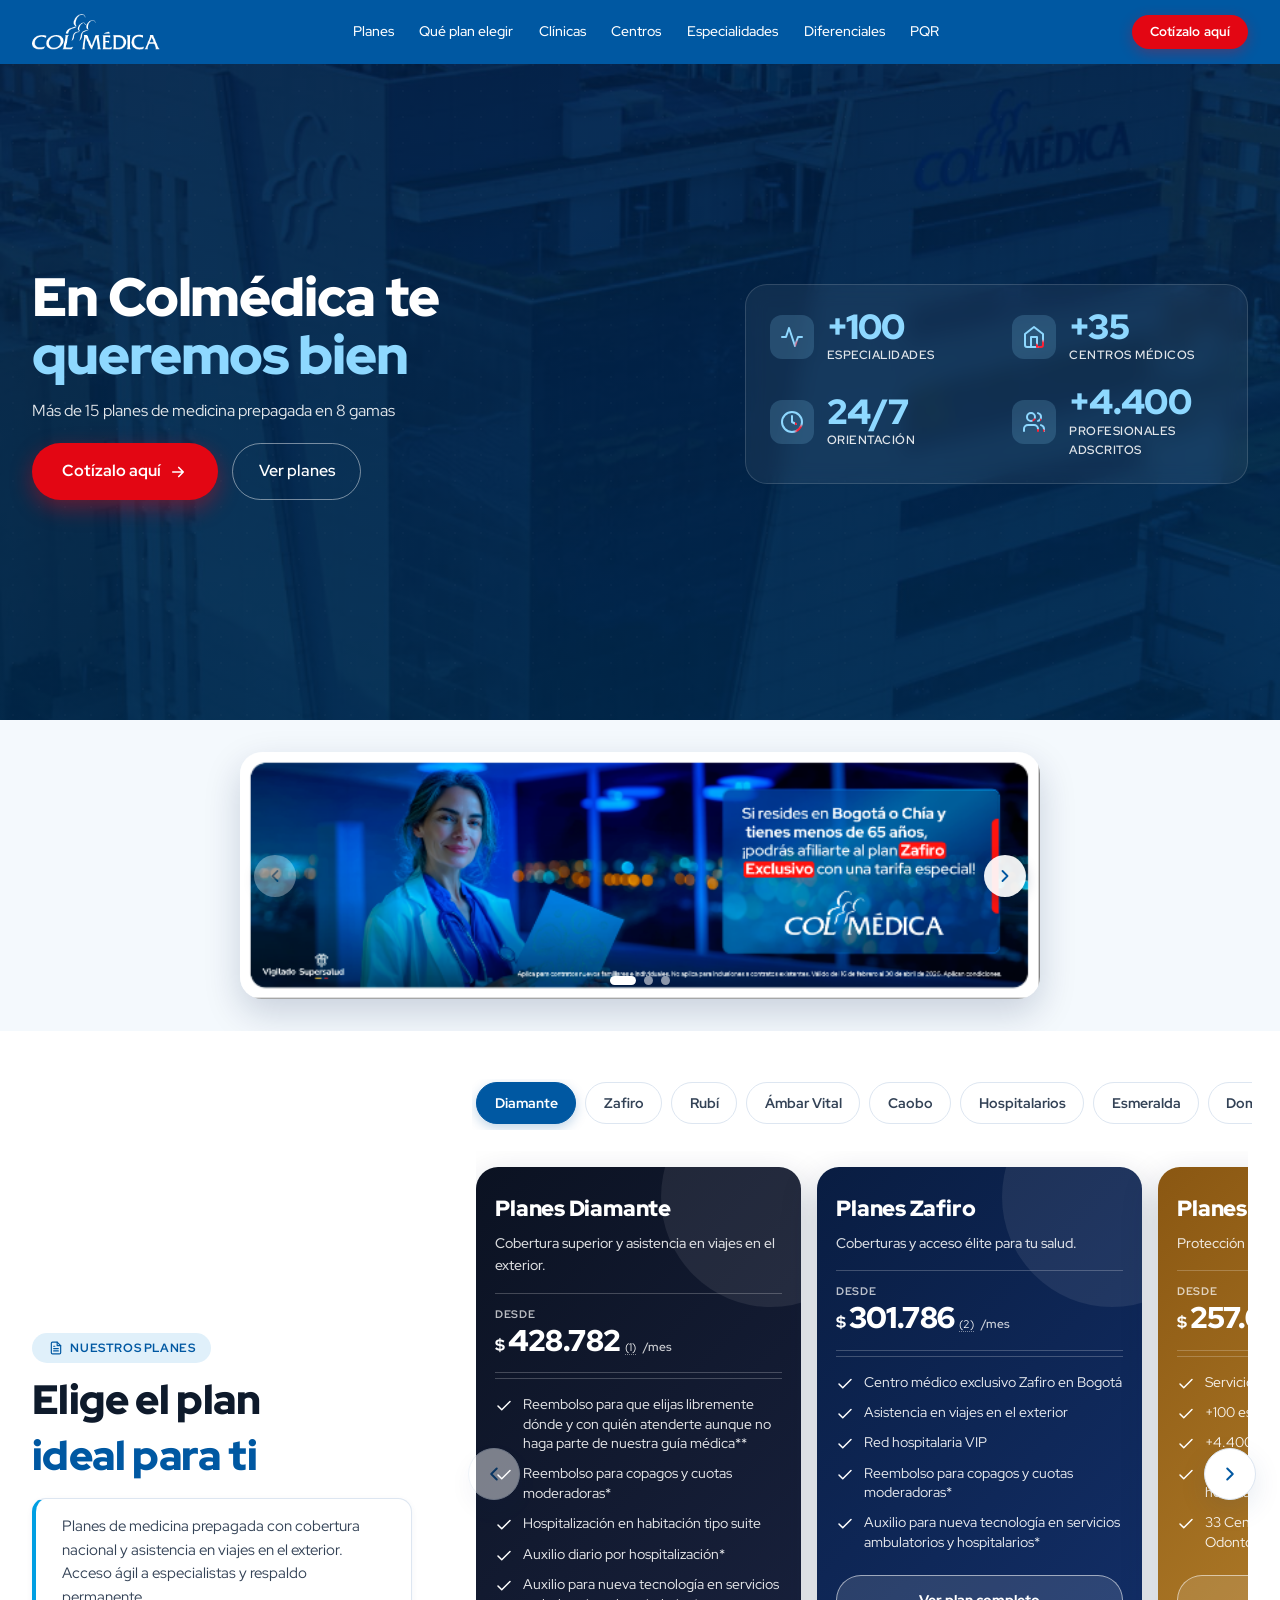
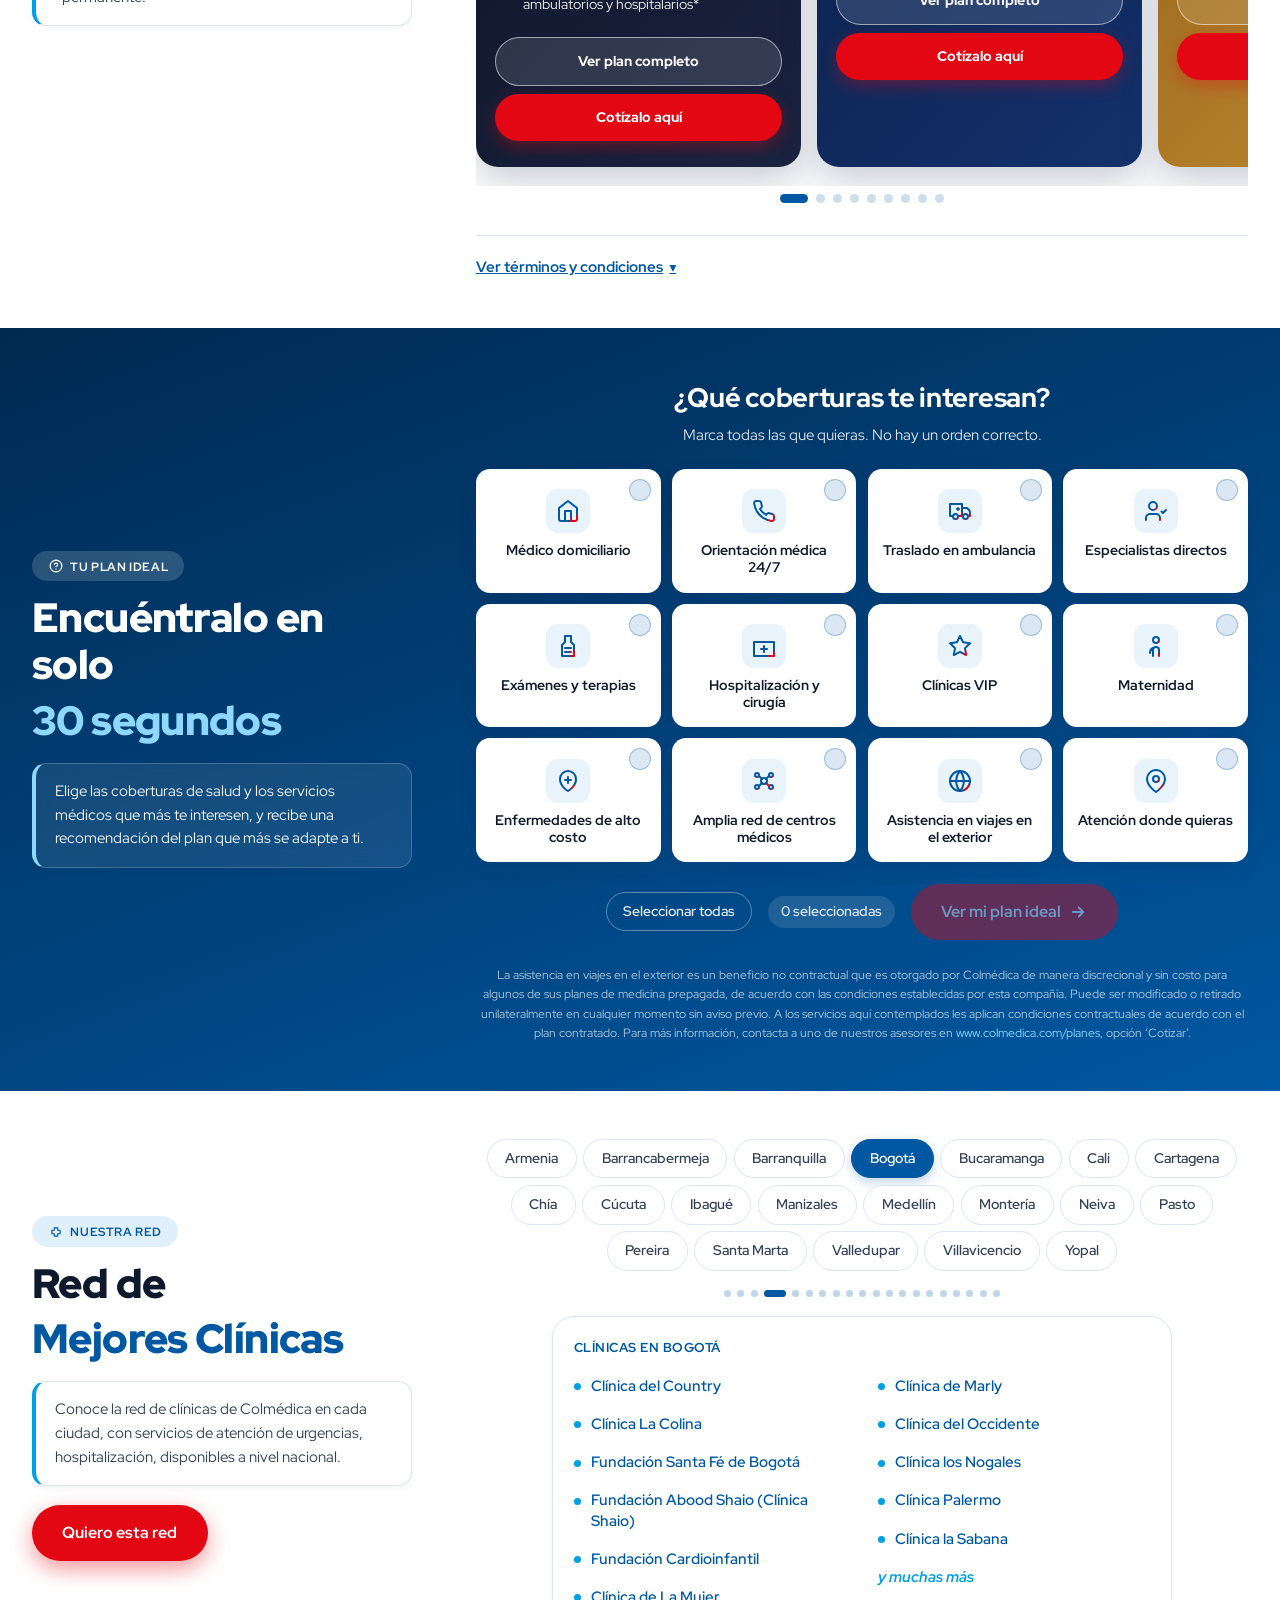
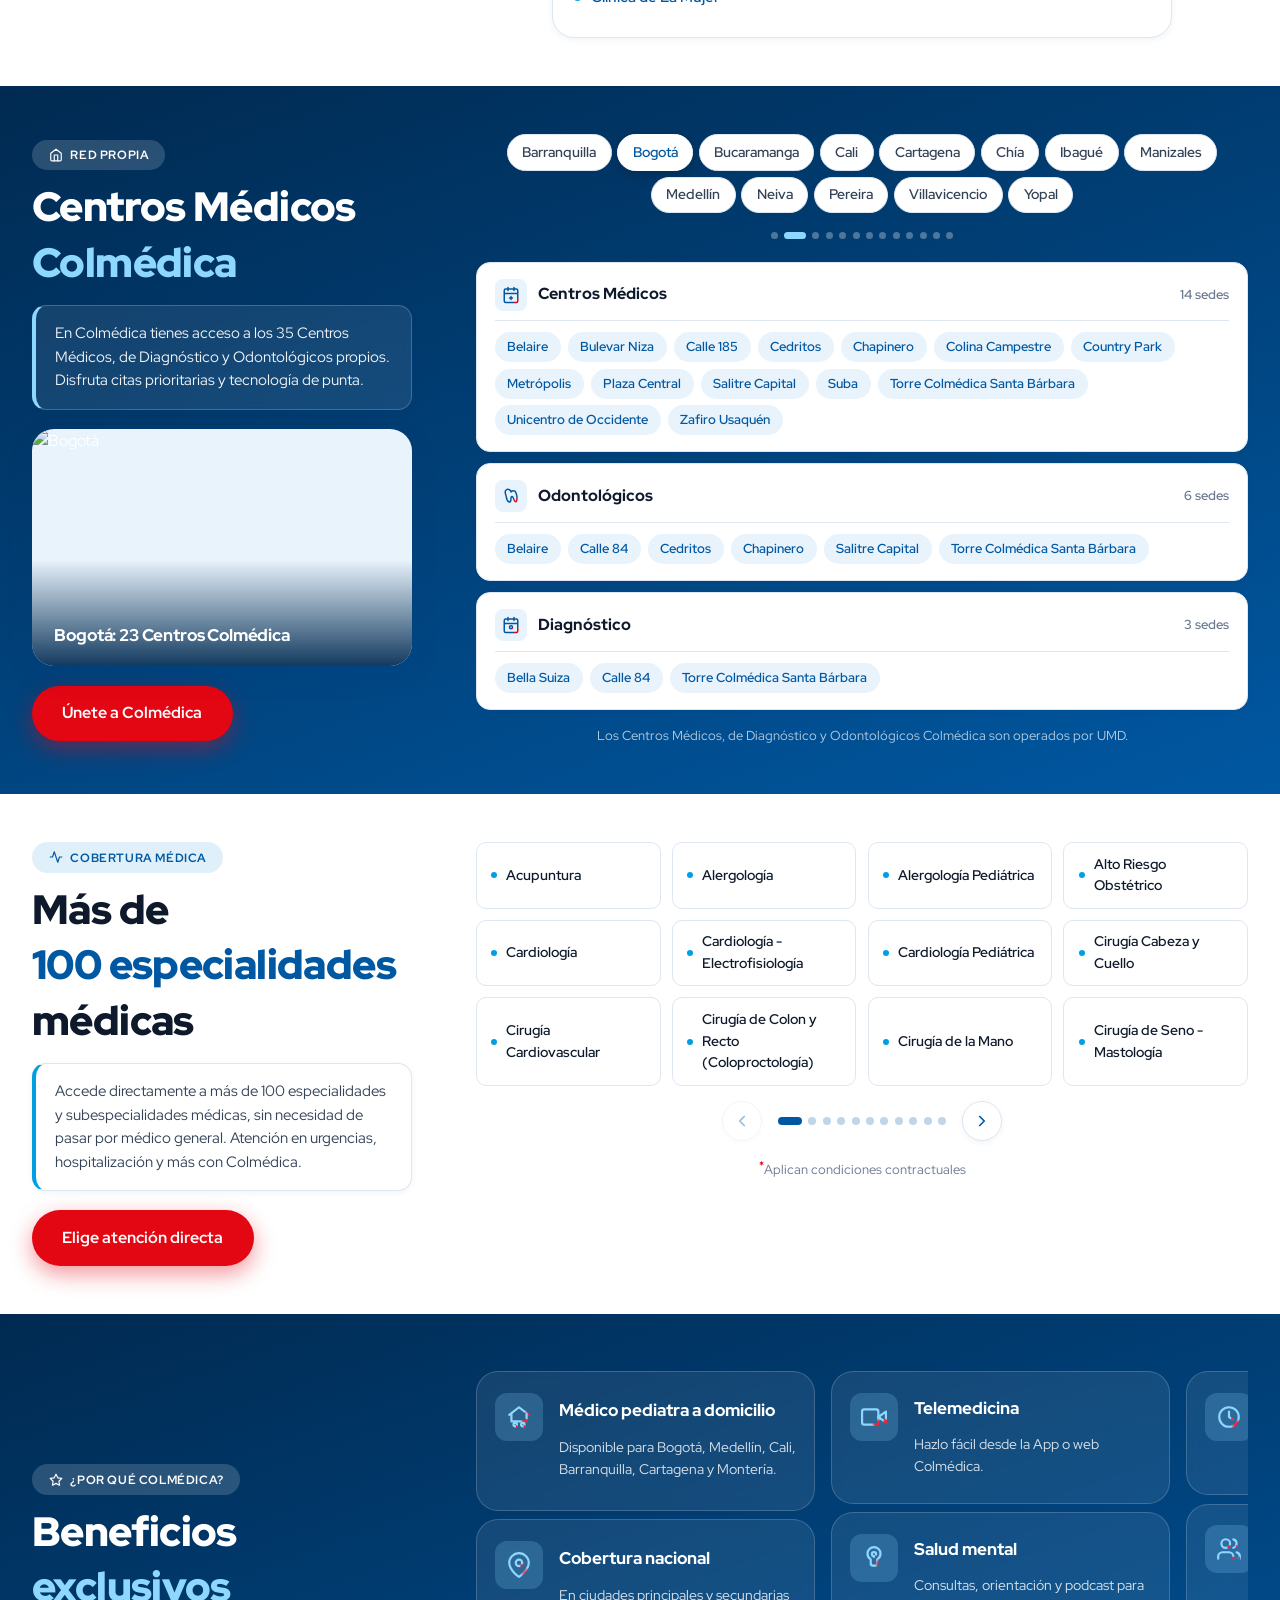
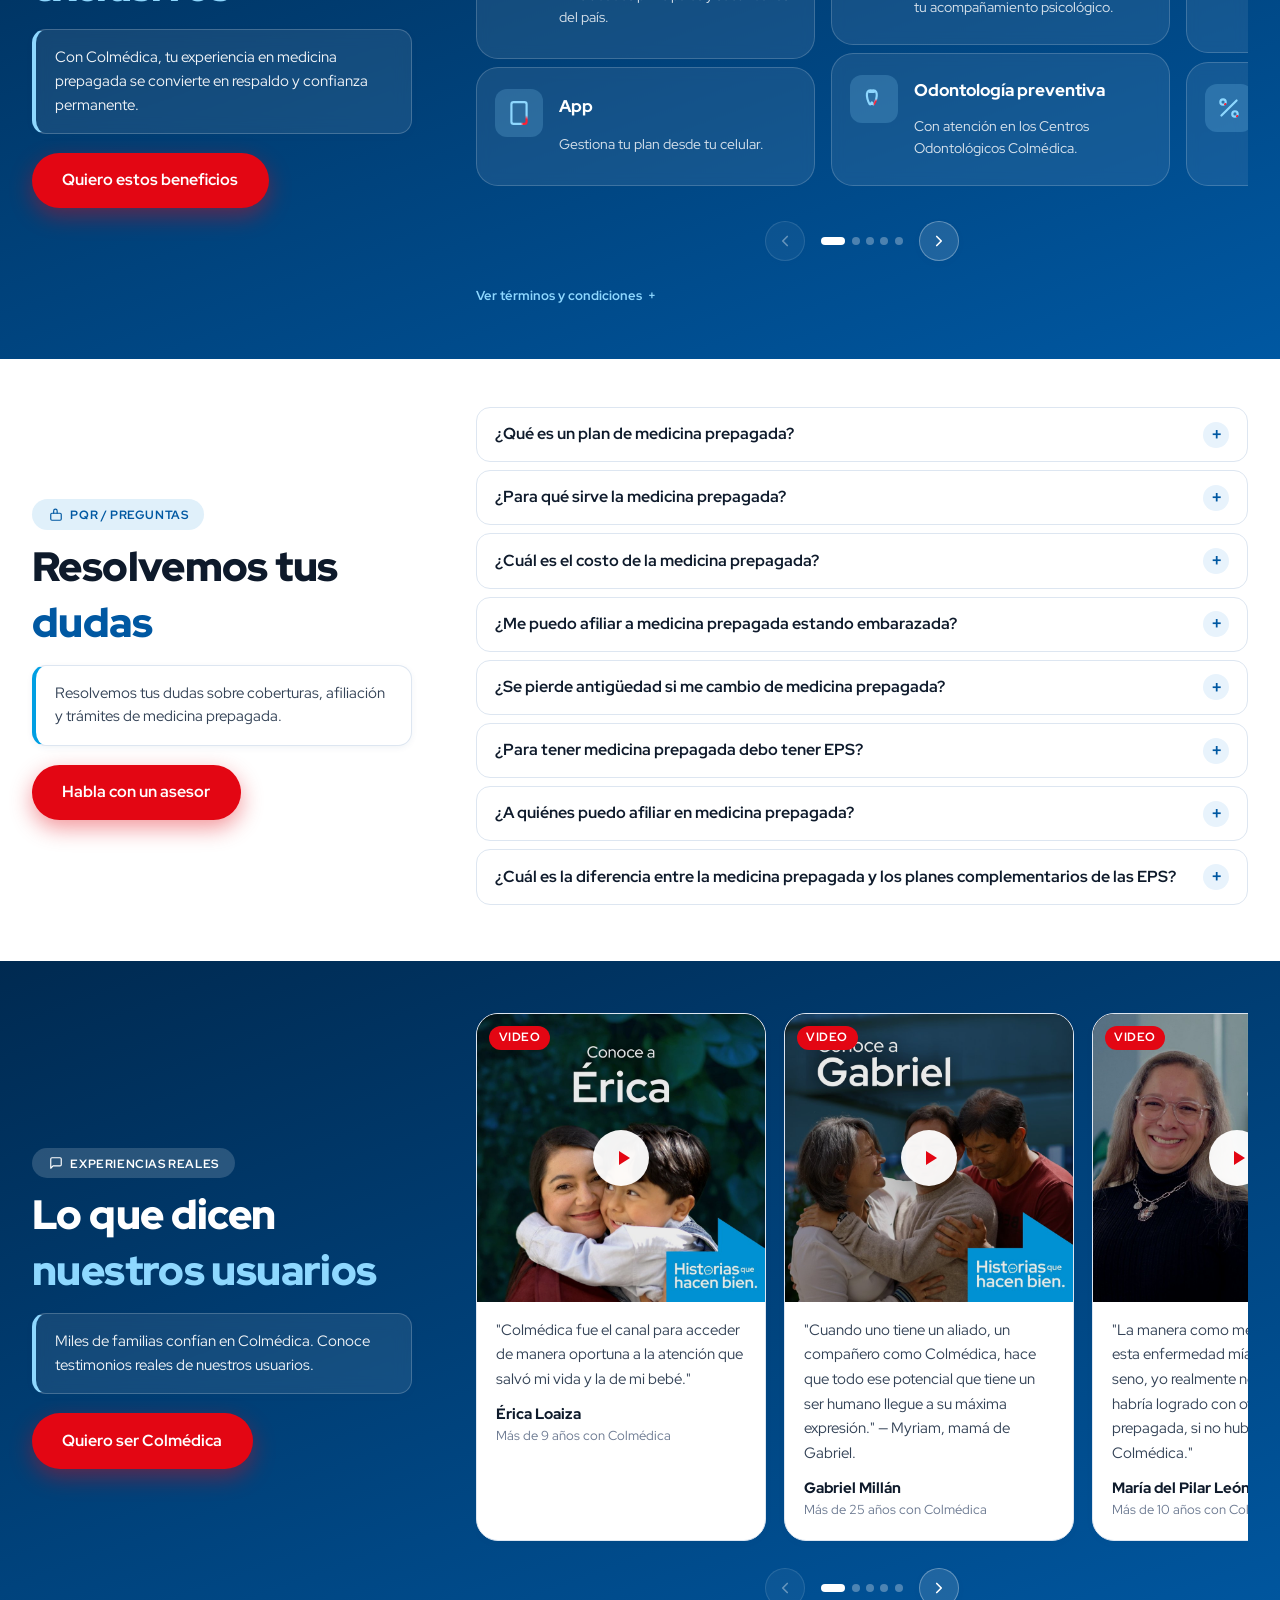
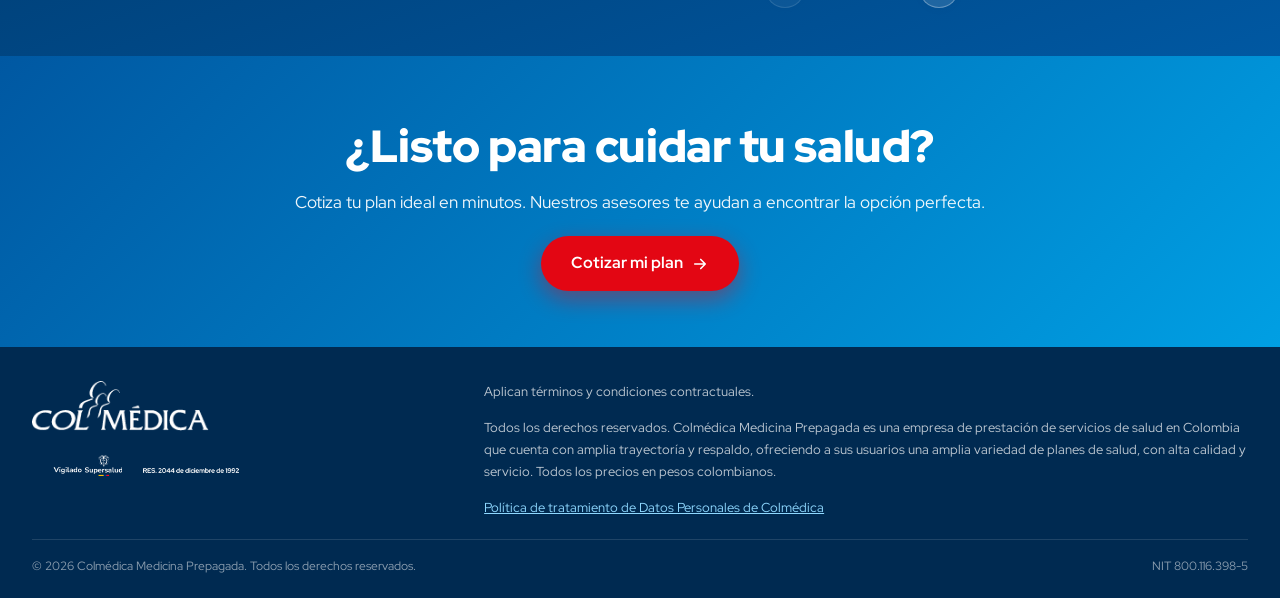
==== index.html @ d594bb61 "Ajustes finales Colmédica: unificar 'Asistencia en viajes en el exterior', CMC Rubí/Ámbar a 33, quit" ====
<!DOCTYPE html>
<html lang="es">
<head>
<meta charset="UTF-8" />
<meta name="viewport" content="width=device-width, initial-scale=1.0" />
<title>Planes Colmédica | Medicina Prepagada con Respaldo Nacional</title>
<meta name="description" content="Conoce los planes de medicina prepagada Colmédica: más de 15 planes en 8 gamas, acceso directo a +100 especialidades, +35 Centros Médicos propios, atención domiciliaria, cobertura nacional y asistencia en viajes en el exterior. Cotiza el plan ideal para ti y tu familia." />
<meta name="keywords" content="medicina prepagada, Colmédica, planes de salud, plan Diamante, plan Zafiro, plan Rubí, Esmeralda Ambulatorio, Domiciliario Superior, plan oncológico, especialistas, centros médicos, cobertura nacional, asistencia en viajes en el exterior, salud Colombia, cotizar medicina prepagada" />
<meta name="author" content="Colmédica Medicina Prepagada" />
<meta name="publisher" content="Colmédica Medicina Prepagada" />
<meta name="robots" content="index, follow, max-image-preview:large, max-snippet:-1, max-video-preview:-1" />
<meta name="googlebot" content="index, follow" />
<!-- Nota: canonical y og:url se generan automáticamente y son portables (ver script abajo).
     Opcional tras la migración: convertir og:image / twitter:image a URL ABSOLUTA del dominio
     final, ya que algunos validadores sociales no resuelven rutas relativas. -->
<meta name="theme-color" content="#0058A2" />
<meta name="color-scheme" content="light" />
<meta name="rating" content="general" />
<meta name="referrer" content="strict-origin-when-cross-origin" />

<!-- Favicons / iconos / PWA -->
<link rel="icon" href="favicon.ico" sizes="any" />
<link rel="icon" type="image/png" sizes="32x32" href="favicon-32.png" />
<link rel="icon" type="image/png" sizes="16x16" href="favicon-16.png" />
<link rel="apple-touch-icon" sizes="180x180" href="apple-touch-icon.png" />
<link rel="manifest" href="site.webmanifest" />
<meta name="application-name" content="Colmédica" />
<meta name="apple-mobile-web-app-title" content="Colmédica" />
<meta name="apple-mobile-web-app-capable" content="yes" />
<meta name="apple-mobile-web-app-status-bar-style" content="default" />
<meta name="mobile-web-app-capable" content="yes" />
<meta name="msapplication-TileColor" content="#0058A2" />

<!-- Precarga del fondo del hero (mejora LCP) -->
<link rel="preload" as="image" href="hero-bg.jpg" fetchpriority="high" />

<!-- Canonical + og:url autorreferenciados: portables, se resuelven al dominio donde se aloje la página (sin query ni hash) -->
<script>
  (function () {
    var url = location.origin + location.pathname;
    var link = document.createElement('link');
    link.rel = 'canonical'; link.href = url;
    document.head.appendChild(link);
    var og = document.createElement('meta');
    og.setAttribute('property', 'og:url'); og.setAttribute('content', url);
    document.head.appendChild(og);
  })();
</script>

<!-- Idioma / Geo (Colombia) -->
<meta http-equiv="content-language" content="es-CO" />
<meta name="geo.region" content="CO" />
<meta name="geo.placename" content="Colombia" />
<meta name="language" content="Spanish" />

<!-- Open Graph (Facebook · LinkedIn · WhatsApp) -->
<meta property="og:type" content="website" />
<meta property="og:site_name" content="Colmédica Medicina Prepagada" />
<meta property="og:title" content="Planes Colmédica | Medicina Prepagada con Respaldo Nacional" />
<meta property="og:description" content="Más de 15 planes en 8 gamas, acceso directo a +100 especialidades, +35 Centros Médicos propios, cobertura nacional y asistencia en viajes en el exterior. Encuentra tu plan ideal en 30 segundos." />
<meta property="og:image" content="og-image.jpg" />
<meta property="og:image:type" content="image/jpeg" />
<meta property="og:image:width" content="1200" />
<meta property="og:image:height" content="630" />
<meta property="og:image:alt" content="Colmédica — Medicina prepagada con respaldo nacional" />
<meta property="og:locale" content="es_CO" />

<!-- Twitter / X Cards -->
<meta name="twitter:card" content="summary_large_image" />
<meta name="twitter:title" content="Planes Colmédica | Medicina Prepagada con Respaldo Nacional" />
<meta name="twitter:description" content="Más de 15 planes en 8 gamas, +100 especialidades de acceso directo, +35 Centros Médicos propios, cobertura nacional y asistencia en viajes en el exterior." />
<meta name="twitter:image" content="og-image.jpg" />
<meta name="twitter:image:alt" content="Colmédica — Medicina prepagada con respaldo nacional" />

<!-- Red Hat Display (manual de marca) -->
<link rel="preconnect" href="https://fonts.googleapis.com">
<link rel="preconnect" href="https://fonts.gstatic.com" crossorigin>
<link href="https://fonts.googleapis.com/css2?family=Red+Hat+Display:wght@400;500;700;900&display=swap" rel="stylesheet">

<style>
  /* ============================================================
     TOKENS — Manual de Marca Colmédica 2024
     ============================================================ */
  :root {
    --blue-serenidad: #0058A2;   /* Azul Serenidad — 45% uso */
    --blue-vital:     #009FE3;   /* Azul Vital     — 45% uso */
    --red-bienestar:  #E30613;   /* Rojo Bienestar — 10% uso */

    --blue-dark:  #003e73;
    --blue-900:   #002a51;
    --blue-soft:  #e8f3fc;
    --blue-bg:    #f4f9fd;

    --ink:        #0e1a2b;
    --ink-2:      #334256;
    --muted:      #6a7890;
    --line:       #dde6f1;
    --white:      #ffffff;

    --radius:     14px;
    --radius-lg:  22px;
    --shadow-sm:  0 2px 6px rgba(0, 60, 120, 0.06);
    --shadow-md:  0 10px 28px rgba(0, 60, 120, 0.10);
    --shadow-lg:  0 20px 50px rgba(0, 40, 90, 0.18);
    --ease:       cubic-bezier(.22, .61, .36, 1);
  }

  /* ============================================================
     BASE
     ============================================================ */
  * {
    box-sizing: border-box; margin: 0; padding: 0;
    -webkit-tap-highlight-color: transparent; /* quita flash negro al tocar en móvil */
  }
  html {
    scroll-behavior: smooth;
    scroll-padding-top: 56px;
    overflow-x: hidden;     /* evita revelar "campo blanco" al arrastrar lateralmente */
  }
  body {
    font-family: 'Red Hat Display', system-ui, -apple-system, sans-serif;
    color: var(--ink);
    background: var(--white);
    line-height: 1.55;
    -webkit-font-smoothing: antialiased;
    text-rendering: optimizeLegibility;
    overflow-x: hidden;     /* idem en body */
    overscroll-behavior-x: none;
  }
  img, svg { display: block; max-width: 100%; }
  a { color: inherit; text-decoration: none; }
  button { font: inherit; border: none; background: none; cursor: pointer; color: inherit; }

  /* ============================================================
     ICONOS DUOTONO (azul + rojo de marca)
     Aplicamos el gradiente sobre el stroke de los iconos principales,
     así cada icono se ve mayoritariamente azul con un toque rojo,
     respetando el manual de marca Colmédica.
     ============================================================ */
  /* Fondos claros (centros boxes, quiz cards) */
  .centros-box-icon svg,
  .centros-box-icon svg *,
  .qz-multi-icon svg,
  .qz-multi-icon svg * {
    stroke: url(#icoGradLight);
  }
  /* Fondos oscuros (hero stats, beneficios) */
  .hero-stat-icon svg,
  .hero-stat-icon svg *,
  .dif-icon svg,
  .dif-icon svg * {
    stroke: url(#icoGradDark);
  }
  /* Cuando una quiz card está seleccionada el fondo del icon es azul oscuro,
     así que invertimos el gradiente al de fondo oscuro para que se vea */
  .qz-multi-card.is-selected .qz-multi-icon svg,
  .qz-multi-card.is-selected .qz-multi-icon svg * {
    stroke: url(#icoGradDark);
  }

  /* Grid container — ancho fijo máximo 1440px para toda la página
     (header, hero, secciones, footer). Buen balance en pantallas
     grandes y normales. */
  .wrap { width: min(1440px, 95vw); margin-inline: auto; }

  /* ============================================================
     DRAG-TO-SCROLL — cursor de mano + arrastre en los carruseles
     ============================================================ */
  .planes-carousel,
  .dif-grid,
  .test-grid,
  .esp-grid.is-desktop-carousel,
  .esp-grid.is-mobile-carousel {
    cursor: grab;
    user-select: none;
    -webkit-user-select: none;
    /* El swipe horizontal no se propaga al body (evita el bounce/blanco lateral en mobile) */
    overscroll-behavior-x: contain;
  }
  .planes-carousel.is-grabbing,
  .dif-grid.is-grabbing,
  .test-grid.is-grabbing,
  .esp-grid.is-grabbing {
    cursor: grabbing;
    scroll-behavior: auto;   /* desactivar smooth durante el drag */
  }
  /* Mientras se arrastra, evitar que los enlaces/botones internos capturen el click */
  .is-grabbing a,
  .is-grabbing button,
  .is-grabbing .test-card,
  .is-grabbing .plan-card { pointer-events: none; }

  /* ============================================================
     PROGRESS BAR (solid, no transparency issues)
     ============================================================ */
  #scroll-progress {
    position: fixed; top: 0; left: 0;
    height: 3px; width: 0%;
    background: linear-gradient(90deg, var(--blue-serenidad), var(--blue-vital));
    z-index: 1100; transition: width .08s linear;
    box-shadow: 0 0 8px rgba(0, 88, 162, .35);
  }

  /* ============================================================
     HEADER
     ============================================================ */
  header.site-header {
    position: fixed; top: 0; left: 0; right: 0; z-index: 1000;
    background: var(--blue-serenidad);
    transition: background .3s var(--ease), box-shadow .3s var(--ease), padding .25s var(--ease);
  }
  header.site-header.scrolled { box-shadow: 0 4px 18px rgba(0, 40, 90, .18); }
  .header-inner {
    display: flex; align-items: center; justify-content: space-between;
    padding: 14px 0;   /* header un poco más alto */
  }
  .logo-link { display: inline-flex; align-items: center; }
  .logo-link svg,
  .logo-link .brand-logo { height: 36px; width: auto; display: block; }   /* logo más grande */
  /* CTA del header oculto hasta que el usuario hace scroll fuera del hero */
  header.site-header:not(.scrolled) .btn-header-cta {
    opacity: 0;
    pointer-events: none;
    transform: translateY(-4px);
    transition: opacity .25s var(--ease), transform .25s var(--ease);
  }
  header.site-header.scrolled .btn-header-cta {
    opacity: 1;
    pointer-events: auto;
    transform: translateY(0);
    transition: opacity .25s var(--ease), transform .25s var(--ease);
  }
  .header-actions {
    display: flex; align-items: center; gap: .65rem;
  }

  nav.main-nav { display: flex; gap: 1.4rem; align-items: center; }
  nav.main-nav a {
    color: #fff; font-weight: 500; font-size: .85rem;
    padding: .25rem .1rem; position: relative; transition: opacity .2s;
  }
  nav.main-nav a:hover { opacity: .78; }
  nav.main-nav a::after {
    content:''; position: absolute; left: 0; right: 0; bottom: -4px;
    height: 2px; background: #fff; transform: scaleX(0);
    transform-origin: left; transition: transform .28s var(--ease);
  }
  nav.main-nav a:hover::after { transform: scaleX(1); }

  .btn-header-cta {
    background: var(--red-bienestar); color: #fff;
    padding: .45rem 1.1rem; border-radius: 50px; font-weight: 700;
    font-size: .82rem; letter-spacing: .2px;
    box-shadow: 0 4px 14px rgba(227, 6, 19, .3);
    transition: transform .2s var(--ease), box-shadow .2s var(--ease);
  }
  .btn-header-cta:hover { transform: translateY(-2px); box-shadow: 0 6px 20px rgba(227, 6, 19, .4); }

  /* Hamburger */
  .hamburger { display: none; width: 30px; height: 22px; position: relative; }
  .hamburger span {
    display: block; position: absolute; left: 0; right: 0;
    height: 3px; background: #fff; border-radius: 2px;
    transition: transform .25s var(--ease), top .25s var(--ease), opacity .2s;
  }
  .hamburger span:nth-child(1) { top: 0; }
  .hamburger span:nth-child(2) { top: 9px; }
  .hamburger span:nth-child(3) { top: 18px; }
  .hamburger.open span:nth-child(1) { top: 9px; transform: rotate(45deg); }
  .hamburger.open span:nth-child(2) { opacity: 0; }
  .hamburger.open span:nth-child(3) { top: 9px; transform: rotate(-45deg); }

  .mobile-menu {
    position: fixed; inset: 66px 0 0 0; z-index: 999;
    background: var(--blue-serenidad); padding: 1.6rem 6vw;
    transform: translateY(-120%);
    transition: transform .32s var(--ease),
                visibility 0s linear .32s,
                opacity .25s linear;
    display: flex; flex-direction: column; gap: 1.1rem;
    /* Ocultamos también con visibility + opacity + pointer-events para que
       aunque el transform falle por algún caso raro (aspect ratios cortos,
       redondeo en algunos navegadores) el menú quede 100% oculto. */
    visibility: hidden;
    opacity: 0;
    pointer-events: none;
  }
  .mobile-menu.open {
    transform: translateY(0);
    visibility: visible;
    opacity: 1;
    pointer-events: auto;
    transition: transform .32s var(--ease),
                visibility 0s linear 0s,
                opacity .25s linear;
  }
  .mobile-menu a {
    color: #fff; font-size: 1.1rem; font-weight: 600;
    padding: .7rem 0; border-bottom: 1px solid rgba(255,255,255,.14);
  }
  .mobile-menu .btn-header-cta { display: inline-block; text-align: center; margin-top: .8rem; }

  /* ============================================================
     HERO
     ============================================================ */
  /* Hero usa el mismo .wrap que el resto: max 1440px centrado */
  .hero .wrap.hero-wrap {
    /* hereda width: min(1440px, 95vw) y margin-inline: auto del .wrap base */
    padding-inline: 0;
  }
  .hero {
    position: relative; color: #fff; overflow: hidden;
    /* Hero al ~80% del viewport para que el banner promo asome debajo */
    min-height: min(80vh, 720px);
    min-height: min(80svh, 720px);
    display: flex; align-items: center;
    padding: 110px 0 50px;
    /* Foto de fondo + overlay azul oscuro encima */
    background:
      linear-gradient(180deg, rgba(0,30,70,.78) 0%, rgba(0,42,81,.82) 100%),
      url('hero-bg.jpg') center / cover no-repeat;
  }
  .hero::before {
    content:''; position: absolute; inset:0;
    background-image:
      radial-gradient(circle, rgba(255,255,255,.05) 1px, transparent 1px);
    background-size: 26px 26px; opacity:.4;
    pointer-events: none;
  }
  /* Badge promocional arriba del hero */
  .hero-promo {
    position: relative;
    display: inline-flex; align-items: center; gap: .55rem;
    background: rgba(255, 255, 255, .12);
    border: 1px solid rgba(255, 255, 255, .25);
    backdrop-filter: blur(8px);
    padding: .5rem 1rem; border-radius: 50px;
    color: #fff; font-size: .82rem; line-height: 1.3;
    margin-bottom: 1.4rem;
    transition: background .25s, transform .25s;
  }
  .hero-promo:hover {
    background: rgba(255, 255, 255, .2);
    transform: translateY(-1px);
  }
  .hero-promo svg { width: 18px; height: 18px; color: #8ed8ff; flex-shrink: 0; }
  .hero-promo strong { color: #8ed8ff; font-weight: 800; }

  .hero-grid {
    position: relative; display: grid; grid-template-columns: 1.15fr .85fr;
    align-items: center; gap: 2.5rem;
  }
  .hero-copy { max-width: 560px; }

  .hero h1 {
    font-weight: 900; font-size: clamp(2rem, 4.6vw, 3.4rem);
    line-height: 1.08; letter-spacing: -.02em; margin-bottom: 1rem;
  }
  .hero h1 em { font-style: normal; color: #8ed8ff; }
  .hero-sub {
    font-size: 1.02rem; line-height: 1.5; max-width: 500px;
    color: rgba(255,255,255,.9); margin-bottom: 1.6rem;
  }
  .hero-ctas { display: flex; gap: .9rem; flex-wrap: wrap; }
  .btn-primary {
    background: var(--red-bienestar); color: #fff;
    padding: .95rem 1.9rem; border-radius: 50px; font-weight: 700;
    font-size: 1rem; display: inline-flex; align-items: center; gap: .5rem;
    box-shadow: 0 8px 22px rgba(227, 6, 19, .42);
    transition: transform .25s var(--ease), box-shadow .25s var(--ease);
  }
  .btn-primary:hover { transform: translateY(-3px); box-shadow: 0 12px 30px rgba(227, 6, 19, .52); }
  .btn-ghost {
    background: transparent; color: #fff;
    padding: .95rem 1.6rem; border-radius: 50px; font-weight: 600;
    border: 1.5px solid rgba(255,255,255,.45);
    transition: background .2s, border-color .2s;
  }
  .btn-ghost:hover { background: rgba(255,255,255,.14); border-color: #fff; }

  /* ── Stats grid (2×2 siempre) ── */
  .hero-stats {
    display: grid;
    grid-template-columns: repeat(2, 1fr);
    gap: 1.2rem 2rem;
    padding: 1.5rem;
    background: rgba(255, 255, 255, .06);
    border: 1px solid rgba(255, 255, 255, .14);
    border-radius: var(--radius-lg);
    backdrop-filter: blur(10px);
  }
  .hero-stat {
    display: flex; flex-direction: row; align-items: center;
    gap: .8rem;
  }
  .hero-stat-icon {
    width: 44px; height: 44px; border-radius: 12px;
    background: rgba(141, 216, 255, .18);
    color: #8ed8ff;
    display: inline-flex; align-items: center; justify-content: center;
    flex-shrink: 0;
  }
  .hero-stat-icon svg { width: 24px; height: 24px; }
  .hero-stat-text { display: flex; flex-direction: column; gap: .1rem; }
  .hero-stat-num {
    font-size: clamp(1.6rem, 3vw, 2.2rem);
    font-weight: 900;
    color: #8ed8ff;           /* Azul Vital claro — NO amarillo */
    line-height: 1;
    letter-spacing: -.02em;
  }
  .hero-stat-label {
    font-size: .78rem;
    font-weight: 600;
    color: rgba(255, 255, 255, .88);
    text-transform: uppercase;
    letter-spacing: .5px;
  }

  /* ── Pill "Centros Médicos" en header ── */
  .brand-group { display: flex; align-items: center; gap: .7rem; }
  .header-pill {
    display: inline-flex; align-items: center; gap: .4rem;
    background: #fff; color: var(--blue-serenidad);
    padding: .3rem .7rem; border-radius: 10px;
    font-size: .66rem; font-weight: 700;
    line-height: 1.1; letter-spacing: .2px;
    text-transform: uppercase;
    box-shadow: 0 3px 8px rgba(0, 0, 0, .12);
    transition: transform .2s var(--ease);
  }
  .header-pill:hover { transform: translateY(-1px); }
  .header-pill svg { width: 14px; height: 14px; flex-shrink: 0; }
  .header-pill span { white-space: nowrap; }
  @media (max-width: 380px) {
    .header-pill span br { display: none; }
    .header-pill span { font-size: .6rem; }
  }

  /* ============================================================
     SECTION — generic
     ============================================================ */
  section.block {
    padding: 90px 0; position: relative; scroll-margin-top: 80px;
    /* min-height fluido: 100vh hasta 900px, así en pantallas grandes
       no queda exceso de aire vertical */
    min-height: min(100vh, 900px);
    display: flex; flex-direction: column; justify-content: center;
  }
  /* Bandas alternadas: blanco vs azul oscuro */
  section.block.band-soft { background: #ffffff; }
  section.block.band-blue {
    background: linear-gradient(160deg, var(--blue-900) 0%, var(--blue-serenidad) 100%);
    color: #fff;
  }
  /* Banda azul medium — más contraste que --blue-bg sin llegar al azul oscuro */
  section.block.band-blue-medium {
    background: linear-gradient(180deg, #cfe5f7 0%, #b9d8f1 100%);
  }
  section.block:not(.band-soft):not(.band-blue):not(.band-blue-medium) { background: var(--blue-bg); }
  section.block.band-blue .section-tag { background: rgba(255,255,255,.16); color: #fff; }
  section.block.band-blue .section-title { color: #fff; }
  section.block.band-blue .section-title em { color: #8ed8ff; }
  section.block.band-blue .section-sub { color: rgba(255,255,255,.9); }

  /* Section Header */
  .section-header { text-align: center; max-width: 720px; margin: 0 auto 2.4rem; }
  .section-tag {
    display: inline-block; background: #e0f0fa; color: var(--blue-serenidad);
    padding: .35rem 1rem; border-radius: 50px;
    font-size: .78rem; font-weight: 700; letter-spacing: .6px;
    text-transform: uppercase; margin-bottom: .9rem;
  }
  .section-title {
    font-size: clamp(1.7rem, 3.4vw, 2.55rem); font-weight: 900;
    color: var(--ink); line-height: 1.15; letter-spacing: -.015em;
    display: inline-flex; align-items: center; justify-content: center;
    gap: .55rem; flex-wrap: wrap;
  }
  /* Icono dentro del .section-tag (al inicio, lado izquierdo) */
  .section-tag {
    display: inline-flex; align-items: center;
    gap: .4rem;
  }
  .section-tag-icon {
    display: inline-flex; align-items: center; justify-content: center;
    width: 16px; height: 16px;
    color: currentColor;
    flex-shrink: 0;
  }
  .section-tag-icon svg { width: 14px; height: 14px; }
  .section-title em { font-style: normal; color: var(--blue-serenidad); }
  .section-sub {
    font-size: 1.02rem; color: var(--ink-2);
    margin-top: .8rem; line-height: 1.6;
  }

  /* SEO Card — texto corto (sin icono) */
  .seo-card {
    background: #fff; border: 1px solid var(--line);
    border-left: 4px solid var(--blue-vital);
    border-radius: var(--radius); padding: 1.1rem 1.3rem;
    max-width: 780px; margin: 0 auto 2rem;
    box-shadow: var(--shadow-sm);
  }
  .seo-card svg { display: none; }
  .seo-card p { color: var(--ink-2); font-size: .95rem; line-height: 1.55; }
  section.block.band-blue .seo-card {
    background: rgba(255,255,255,.08); border-color: rgba(255,255,255,.2);
    border-left-color: #8ed8ff; backdrop-filter: blur(8px);
  }
  section.block.band-blue .seo-card p { color: rgba(255,255,255,.94); }
  section.block.band-blue .seo-card svg { color: #8ed8ff; }

  /* Section CTA block — per PPT: botón en cada sección en lugar de flotante */
  .section-cta {
    display: flex; justify-content: center; margin-top: 2.5rem;
  }

  /* ============================================================
     PLANES — CARRUSEL: 3 planes visibles + peek del siguiente
     Colores sólidos por plan (tomados del HTML de producción):
       · Diamante    → dark charcoal/navy
       · Zafiro      → navy blue
       · Rubí        → gold
       · Esmeralda   → periwinkle blue (Livianos)
       · Domiciliario→ periwinkle light (Livianos)
       · Oncológico  → rojo bienestar (brand)
     ============================================================ */

  /* Carrusel de NOMBRES (pills) — encima del carrusel de cards */
  .planes-pills-wrap {
    position: relative;
    margin-bottom: .9rem;
  }
  .planes-pills {
    display: flex;
    gap: .55rem;
    overflow-x: auto;
    scroll-behavior: smooth;
    -webkit-overflow-scrolling: touch;
    scrollbar-width: none;
    -ms-overflow-style: none;
    padding: .2rem .25rem .35rem;
    margin-inline: -.25rem;
  }
  .planes-pills::-webkit-scrollbar { display: none; }
  .plan-pill {
    flex-shrink: 0;
    padding: .55rem 1.1rem;
    border-radius: 50px;
    font-size: .9rem; font-weight: 700;
    background: #fff;
    color: var(--ink-2);
    border: 1.5px solid var(--line);
    transition: all .22s var(--ease);
    white-space: nowrap;
    cursor: pointer;
  }
  .plan-pill:hover {
    border-color: var(--blue-vital);
    color: var(--blue-serenidad);
  }
  .plan-pill.active {
    background: var(--blue-serenidad);
    color: #fff;
    border-color: var(--blue-serenidad);
    box-shadow: 0 4px 12px rgba(0, 88, 162, .25);
  }
  /* En band-blue (Plan ideal usa band-blue, pero Planes usa band-soft — esto es por si acaso) */
  section.band-blue .plan-pill {
    background: rgba(255,255,255,.1);
    color: rgba(255,255,255,.9);
    border-color: rgba(255,255,255,.25);
  }
  section.band-blue .plan-pill.active {
    background: #fff;
    color: var(--blue-serenidad);
    border-color: #fff;
  }

  .planes-carousel-wrap {
    position: relative;
    padding: 1rem 0 .5rem;
  }
  .planes-carousel {
    display: flex;
    gap: 1rem;
    overflow-x: auto;
    scroll-snap-type: x mandatory;
    scroll-behavior: smooth;
    -webkit-overflow-scrolling: touch;
    padding: 1.5rem .5rem 2rem;
    scrollbar-width: none;
    -ms-overflow-style: none;
  }
  .planes-carousel::-webkit-scrollbar { display: none; }

  /* (fade derecho removido — las flechas y dots cumplen la función) */

  /* Card — width calculado para que entren 3 + peek ~70px */
  .plan-card {
    flex: 0 0 calc((100% - 90px - 1rem) / 2);
    min-width: 0;
    scroll-snap-align: start;
    color: #fff;
    background: var(--plan-bg, linear-gradient(135deg, #0b1222, #1a2340));
    border-radius: var(--radius-lg);
    padding: 1.6rem 1.2rem;
    position: relative;
    overflow: hidden;
    box-shadow: 0 14px 36px rgba(0, 30, 70, .22);
    transition: transform .28s var(--ease), box-shadow .28s var(--ease);
  }
  .plan-card:hover {
    transform: translateY(-6px);
    box-shadow: 0 22px 48px rgba(0, 30, 70, .32);
  }
  /* Brillo decorativo en esquina */
  .plan-card::before {
    content:''; position: absolute;
    top: -80px; right: -80px;
    width: 220px; height: 220px;
    border-radius: 50%;
    background: rgba(255, 255, 255, .08);
    pointer-events: none;
  }

  /* ── Colores sólidos por plan (producción) ── */
  .plan-card[data-gama="diamante"] {
    --plan-bg: linear-gradient(135deg, #0b1222 0%, #1a2340 100%);
    --plan-btn-text: #0b1222;
  }
  .plan-card[data-gama="zafiro"] {
    --plan-bg: linear-gradient(135deg, #091d42 0%, #14316c 100%);
    --plan-btn-text: #091d42;
  }
  .plan-card[data-gama="rubi"] {
    --plan-bg: linear-gradient(135deg, #8a5712 0%, #c18d34 100%);
    --plan-btn-text: #8a5712;
  }
  .plan-card[data-gama="esmeralda"] {
    --plan-bg: linear-gradient(135deg, #1a4fa8 0%, #3b72d6 100%);
    --plan-btn-text: #1a4fa8;
  }
  .plan-card[data-gama="domiciliario"] {
    --plan-bg: linear-gradient(135deg, #2856bb 0%, #5e85e8 100%);
    --plan-btn-text: #2856bb;
  }
  .plan-card[data-gama="oncologico"] {
    --plan-bg: linear-gradient(135deg, #1f4a9e 0%, #4570c5 100%);
    --plan-btn-text: #1f4a9e;
  }
  /* Planes Medios — gradientes azules medios */
  .plan-card[data-gama="hospitalarios"] {
    --plan-bg: linear-gradient(135deg, #5a8bd0 0%, #84a6e0 100%);
    --plan-btn-text: #2856bb;
  }
  .plan-card[data-gama="caobo"] {
    --plan-bg: linear-gradient(135deg, #4a7bc8 0%, #6a96d8 100%);
    --plan-btn-text: #1f4a9e;
  }
  .plan-card[data-gama="ambar"] {
    --plan-bg: linear-gradient(135deg, #6c8be0 0%, #8ca6e8 100%);
    --plan-btn-text: #2856bb;
  }


  /* Texto siempre blanco sobre el color sólido */
  .plan-gama {
    font-size: 1.35rem; font-weight: 900;
    color: #fff; letter-spacing: -.01em;
    margin-bottom: .4rem; position: relative; z-index: 1;
  }
  .plan-tagline {
    font-size: .9rem; font-weight: 500;
    color: rgba(255, 255, 255, .85);
    margin-bottom: 1rem; position: relative; z-index: 1;
  }
  .plan-price {
    position: relative; z-index: 1;
    padding: .75rem 0 .9rem;
    margin-bottom: .3rem;
    border-top: 1px solid rgba(255, 255, 255, .22);
    border-bottom: 1px solid rgba(255, 255, 255, .22);
  }
  .plan-price-from {
    display: block;
    font-size: .7rem; font-weight: 700;
    color: rgba(255, 255, 255, .72);
    text-transform: uppercase; letter-spacing: .6px;
    margin-bottom: .1rem;
  }
  .plan-price-amount {
    display: flex; align-items: baseline; gap: .15rem;
    color: #fff;
  }
  .plan-price-currency { font-size: 1.05rem; font-weight: 800; }
  .plan-price-value {
    font-size: 1.9rem; font-weight: 900;
    line-height: 1; letter-spacing: -.02em;
  }
  .plan-price-period {
    font-size: .78rem; font-weight: 600;
    color: rgba(255, 255, 255, .78);
    margin-left: .25rem;
  }
  /* Superíndice (1)-(9) en los precios, link a T&C */
  .plan-price-ref {
    font-size: .68rem;
    margin-left: .15rem;
    vertical-align: super;
    line-height: 1;
  }
  .plan-price-ref a {
    color: inherit;
    text-decoration: none;
    border-bottom: 1px dotted rgba(255,255,255,.45);
    transition: border-color .2s, color .2s;
  }
  .plan-price-ref a:hover {
    color: #8ed8ff;
    border-bottom-color: #8ed8ff;
  }
  .plan-features {
    list-style: none; display: flex; flex-direction: column;
    gap: .65rem; margin-bottom: 1.4rem;
    padding-top: 1rem;
    border-top: 1px solid rgba(255, 255, 255, .22);
    position: relative; z-index: 1;
  }
  .plan-features li {
    display: flex; gap: .6rem; align-items: flex-start;
    font-size: .88rem; color: rgba(255, 255, 255, .92);
    line-height: 1.4;
  }
  .plan-features li svg {
    width: 18px; height: 18px;
    color: #fff;
    flex-shrink: 0; margin-top: 2px;
  }
  .plan-actions {
    display: flex; flex-direction: column; gap: .5rem;
    position: relative; z-index: 1;
  }
  .btn-plan-detail,
  .btn-plan-cotizar {
    width: 100%;
    padding: .78rem 1rem; border-radius: 50px; font-weight: 800;
    font-size: .9rem;
    display: inline-flex; align-items: center; justify-content: center; gap: .4rem;
    transition: transform .2s var(--ease), box-shadow .2s var(--ease), filter .2s, background .2s;
    text-decoration: none;
    cursor: pointer;
  }
  .btn-plan-detail {
    background: rgba(255, 255, 255, .12);
    color: #fff;
    border: 1.5px solid rgba(255, 255, 255, .55);
  }
  .btn-plan-detail:hover {
    background: rgba(255, 255, 255, .22);
    border-color: #fff;
    transform: translateY(-2px);
  }
  .btn-plan-cotizar {
    background: var(--red-bienestar);
    color: #fff;
    border: none;
    box-shadow: 0 6px 16px rgba(227, 6, 19, .35);
  }
  .btn-plan-cotizar:hover {
    transform: translateY(-2px);
    box-shadow: 0 10px 22px rgba(227, 6, 19, .5);
    filter: brightness(1.06);
  }

  /* Controles de la ruleta */
  .carousel-ctrls {
    display: flex; align-items: center; justify-content: center;
    gap: 1rem; margin-top: .5rem;
  }
  .carousel-btn {
    width: 48px; height: 48px; border-radius: 50%;
    background: #fff;
    border: 1.5px solid var(--line);
    color: var(--blue-serenidad);
    display: inline-flex; align-items: center; justify-content: center;
    box-shadow: var(--shadow-sm);
    transition: all .22s var(--ease);
  }
  .carousel-btn:hover {
    background: var(--blue-serenidad); color: #fff;
    border-color: var(--blue-serenidad);
    transform: translateY(-2px);
  }
  .carousel-btn svg { width: 22px; height: 22px; }

  .carousel-dots {
    display: flex; gap: .5rem; align-items: center;
  }
  .carousel-dot {
    width: 9px; height: 9px; border-radius: 50%;
    background: rgba(0, 88, 162, .2);
    transition: all .25s var(--ease);
    cursor: pointer;
  }
  .carousel-dot.active {
    background: var(--blue-serenidad);
    width: 28px; border-radius: 20px;
  }

  /* Flechas laterales (opcional, desktop) */
  .carousel-arrow {
    position: absolute; top: 50%; transform: translateY(-50%);
    width: 52px; height: 52px; border-radius: 50%;
    background: #fff; border: 1.5px solid var(--line);
    color: var(--blue-serenidad);
    display: inline-flex; align-items: center; justify-content: center;
    box-shadow: var(--shadow-md);
    z-index: 5;
    transition: all .22s var(--ease);
  }
  .carousel-arrow:hover {
    background: var(--blue-serenidad); color: #fff;
    border-color: var(--blue-serenidad);
    transform: translateY(-50%) scale(1.06);
  }
  .carousel-arrow.prev { left: -8px; }
  .carousel-arrow.next { right: -8px; }
  .carousel-arrow svg { width: 22px; height: 22px; }
  @media (max-width: 700px) {
    .carousel-arrow { display: none; }
  }

  /* ============================================================
     QUÉ PLAN ELEGIR — comparador / guía
     ============================================================ */
  .quiz-grid {
    display: grid; grid-template-columns: repeat(3, 1fr); gap: 1.5rem;
  }
  .quiz-card {
    background: #fff; border-radius: var(--radius-lg); padding: 2rem 1.6rem;
    border: 1px solid var(--line); box-shadow: var(--shadow-sm);
    transition: transform .3s var(--ease), box-shadow .3s var(--ease);
  }
  .quiz-card:hover { transform: translateY(-5px); box-shadow: var(--shadow-md); }
  .quiz-icon {
    width: 52px; height: 52px; border-radius: 14px;
    background: var(--blue-soft); color: var(--blue-serenidad);
    display: inline-flex; align-items: center; justify-content: center;
    margin-bottom: 1rem;
  }
  .quiz-icon svg { width: 28px; height: 28px; }
  .quiz-title { font-size: 1.15rem; font-weight: 800; color: var(--ink); margin-bottom: .5rem; }
  .quiz-desc { font-size: .93rem; color: var(--ink-2); line-height: 1.55; margin-bottom: 1rem; }
  .quiz-reco {
    font-size: .82rem; color: var(--blue-serenidad);
    font-weight: 700; text-transform: uppercase; letter-spacing: .5px;
    padding-top: .7rem; border-top: 1px dashed var(--line);
  }

  /* ============================================================
     CLÍNICAS — listado con bullets (per PPT feedback)
     ============================================================ */
  /* Estadísticas */
  .clinicas-stats {
    display: grid; grid-template-columns: repeat(4, 1fr); gap: 1rem; margin-bottom: 1.5rem;
  }
  .clinicas-stat {
    background: #fff; border: 1px solid var(--line); border-radius: var(--radius);
    padding: 1rem; text-align: center;
  }
  .clinicas-stat .num {
    font-size: 1.7rem; font-weight: 900; color: var(--blue-serenidad); line-height: 1;
  }
  .clinicas-stat .lbl { font-size: .78rem; color: var(--muted); margin-top: .35rem; }

  /* Tabs de ciudad */
  .clinicas-city-tabs {
    display: flex; flex-wrap: wrap; justify-content: center;
    gap: .4rem; margin-bottom: 1.4rem;
  }
  /* En móvil se vuelven scroll horizontal */
  @media (max-width: 768px) {
    .clinicas-city-tabs {
      flex-wrap: nowrap; overflow-x: auto;
      justify-content: flex-start;
      margin-inline: -1rem; padding-inline: 1rem;
      scrollbar-width: none;
      -webkit-overflow-scrolling: touch;
    }
    .clinicas-city-tabs::-webkit-scrollbar { display: none; }
  }
  .clinicas-tab {
    padding: .5rem 1.1rem; border-radius: 50px;
    font-size: .88rem; font-weight: 600;
    background: #fff; color: var(--ink-2);
    border: 1.5px solid var(--line);
    transition: all .2s var(--ease);
    white-space: nowrap; flex-shrink: 0;
  }
  .clinicas-tab:hover { border-color: var(--blue-vital); color: var(--blue-serenidad); }
  .clinicas-tab.active {
    background: var(--blue-serenidad); color: #fff; border-color: var(--blue-serenidad);
    box-shadow: 0 4px 12px rgba(0, 88, 162, .25);
  }

  /* Dots bajo los tabs (indican "hay más ciudades a la derecha") */
  .clinicas-tabs-dots {
    display: flex; justify-content: center; align-items: center;
    gap: .4rem; margin: -.2rem 0 1.2rem;
  }
  .clinicas-tab-dot {
    width: 7px; height: 7px; border-radius: 50%;
    background: rgba(0, 88, 162, .25);
    border: none; padding: 0; cursor: pointer;
    transition: all .22s var(--ease);
  }
  .clinicas-tab-dot.active {
    background: var(--blue-serenidad);
    width: 22px; border-radius: 20px;
  }
  .clinicas-tab-dot:hover { background: rgba(0, 88, 162, .55); }

  /* Card con listado */
  .clinicas-card {
    background: #fff; border: 1px solid var(--line);
    border-radius: var(--radius-lg);
    padding: 1.6rem 1.8rem;
    box-shadow: var(--shadow-sm);
    max-width: 620px; margin: 0 auto;
  }
  .clinicas-card h4 {
    font-size: .8rem; font-weight: 700; color: var(--blue-serenidad);
    text-transform: uppercase; letter-spacing: .5px; margin-bottom: 1rem;
  }
  /* Listado de clínicas en 2 columnas — los <li> fluyen verticalmente
     dentro de cada columna gracias a CSS columns */
  .clinicas-list-items {
    list-style: none;
    column-count: 2;
    column-gap: 2rem;
  }
  .clinicas-list-items li {
    display: flex; align-items: flex-start; gap: .65rem;
    padding: .55rem 0;
    font-size: .95rem; color: var(--blue-serenidad); font-weight: 600;
    line-height: 1.35;
    break-inside: avoid;
  }
  .clinicas-list-items li::before {
    content: ''; width: 7px; height: 7px; border-radius: 50%;
    background: var(--blue-vital); flex-shrink: 0; margin-top: .45rem;
  }
  /* Ítem final "y muchas más" — sin bullet, en color azul vital y un poco más liviano */
  .clinicas-list-items li.clinicas-more {
    color: var(--blue-vital);
    font-weight: 700;
    font-style: italic;
  }
  .clinicas-list-items li.clinicas-more::before { display: none; }
  @media (max-width: 540px) {
    .clinicas-list-items { column-count: 1; }
  }
  @media (max-width: 600px) {
    .clinicas-stats { grid-template-columns: repeat(2, 1fr); gap: .7rem; }
    .clinicas-card { padding: 1.2rem 1.4rem; }
  }

  /* ============================================================
     CENTROS MÉDICOS — foto ciudad + 3 cuadros (per PPT)
     ============================================================ */
  .centros-city-tabs {
    display: flex; flex-wrap: wrap; justify-content: center;
    gap: .5rem; margin-bottom: 1rem;
  }
  /* En móvil se vuelven scroll horizontal (mismo patrón que Clínicas) */
  @media (max-width: 768px) {
    .centros-city-tabs {
      flex-wrap: nowrap; overflow-x: auto;
      justify-content: flex-start;
      margin-inline: -1rem; padding-inline: 1rem;
      margin-bottom: .4rem;
      scrollbar-width: none;
      -webkit-overflow-scrolling: touch;
    }
    .centros-city-tabs::-webkit-scrollbar { display: none; }
  }
  .centros-tab {
    padding: .5rem 1.1rem; border-radius: 50px; font-size: .88rem; font-weight: 600;
    background: #fff; color: var(--ink-2); border: 1.5px solid var(--line);
    transition: all .2s var(--ease);
    white-space: nowrap; flex-shrink: 0;
  }
  .centros-tab:hover { border-color: var(--blue-vital); color: var(--blue-serenidad); }
  .centros-tab.active {
    background: var(--blue-serenidad); color: #fff; border-color: var(--blue-serenidad);
    box-shadow: 0 4px 12px rgba(0,88,162,.25);
  }

  /* Dots paginadores debajo (reutilizamos estilo de clinicas-tab-dot) */
  .centros-tabs-dots {
    display: flex; justify-content: center; align-items: center;
    gap: .4rem; margin-bottom: 1.4rem;
  }
  .centros-tab-dot {
    width: 7px; height: 7px; border-radius: 50%;
    background: rgba(0, 88, 162, .25);
    border: none; padding: 0; cursor: pointer;
    transition: all .22s var(--ease);
  }
  .centros-tab-dot.active {
    background: var(--blue-serenidad);
    width: 22px; border-radius: 20px;
  }
  .centros-tab-dot:hover { background: rgba(0, 88, 162, .55); }

  /* Cuando la sección de centros está en banda azul oscura,
     adaptar dots y disclaimer al fondo */
  section.band-blue .centros-tab-dot { background: rgba(255,255,255,.3); }
  section.band-blue .centros-tab-dot.active { background: #8ed8ff; }
  section.band-blue .centros-tab-dot:hover { background: rgba(255,255,255,.55); }
  section.band-blue .centros-disclaimer { color: rgba(255,255,255,.7); }
  /* Los tabs de ciudad (pills blancos) sobre fondo azul siguen funcionando bien;
     ajustamos el active para que destaque */
  section.band-blue .centros-tab.active {
    background: #fff; color: var(--blue-serenidad);
    border-color: #fff;
    box-shadow: 0 4px 12px rgba(0,0,0,.18);
  }

  /* Foto arriba (panorámica) + los 3 boxes apilados abajo */
  .centros-main {
    display: flex; flex-direction: column; gap: 1.2rem;
  }
  .centros-photo {
    position: relative; border-radius: var(--radius-lg); overflow: hidden;
    box-shadow: var(--shadow-md); background: var(--blue-soft);
    aspect-ratio: 16 / 10;   /* en col-aside (más estrecho) — relación cómoda */
    width: 100%;
  }
  @media (max-width: 768px) {
    .centros-photo { aspect-ratio: 21 / 9; }   /* más horizontal en móvil */
  }
  /* ============================================================
     ⬇⬇⬇  TOGGLE FOTOS DE CENTROS MÉDICOS  ⬇⬇⬇
     Por defecto la foto se MUESTRA.
     Para OCULTARLA: agregar la clase  centros--hide-photos
     en el  <section id="centros" ...>.
     ============================================================ */
  #centros.centros--hide-photos .centros-photo { display: none; }
  /* ============================================================
     ⬆⬆⬆  FIN TOGGLE FOTOS  ⬆⬆⬆
     ============================================================ */
  .centros-photo img {
    position: absolute; inset: 0;
    width: 100%; height: 100%; object-fit: cover; object-position: center;
    transition: opacity .25s ease;
  }
  .centros-photo-overlay {
    position: absolute; inset: 0;
    background: linear-gradient(180deg, transparent 55%, rgba(0, 42, 81, .92));
    display: flex; flex-direction: column; justify-content: flex-end;
    padding: 1.2rem 1.4rem; color: #fff;
  }
  .centros-photo-line {
    font-size: 1.05rem; font-weight: 800;
    line-height: 1.3; letter-spacing: -.01em;
    color: #fff;
  }

  .centros-boxes {
    display: flex; flex-direction: column; gap: 1rem;
  }
  .centros-box {
    background: #fff; border-radius: var(--radius); padding: 1.2rem 1.4rem;
    border: 1px solid var(--line); box-shadow: var(--shadow-sm);
  }
  .centros-box-head {
    display: flex; align-items: center; gap: .7rem; margin-bottom: .9rem;
    padding-bottom: .8rem; border-bottom: 1px solid var(--line);
  }
  .centros-box-icon {
    width: 32px; height: 32px; border-radius: 8px;
    background: var(--blue-soft); color: var(--blue-serenidad);
    display: inline-flex; align-items: center; justify-content: center;
    flex-shrink: 0;
  }
  .centros-box-icon svg { width: 18px; height: 18px; }
  .centros-box-title {
    flex: 1;
    font-size: 1rem; font-weight: 800; color: var(--ink);
  }
  .centros-box-count {
    font-size: .82rem; color: var(--muted); font-weight: 600;
  }
  .centros-box-list {
    display: flex; flex-wrap: wrap; gap: .4rem;
  }
  .centros-chip {
    background: var(--blue-soft); color: var(--blue-serenidad);
    padding: .3rem .8rem; border-radius: 50px;
    font-size: .82rem; font-weight: 600;
  }
  .centros-empty { font-size: .85rem; color: var(--muted); font-style: italic; }

  .centros-disclaimer {
    text-align: center; margin-top: 1.5rem; color: var(--muted);
    font-size: .82rem; max-width: 700px; margin-inline: auto;
  }

  /* ============================================================
     ESPECIALIDADES — lista completa sin emojis
     ============================================================ */
  .esp-grid {
    display: grid; grid-template-columns: repeat(4, 1fr); gap: .7rem;
  }
  /* Disclaimer "*Aplican condiciones contractuales" */
  .esp-disclaimer {
    margin: 1rem 0 0;
    font-size: .82rem;
    color: var(--muted);
    text-align: center;
  }
  .esp-disclaimer sup { color: var(--red-bienestar); font-weight: 700; }
  /* Desktop: scroll horizontal por slides (3 cols × 3 filas) */
  .esp-grid.is-desktop-carousel {
    display: flex;
    gap: 1rem;
    overflow-x: auto;
    overflow-y: hidden;
    scroll-snap-type: x mandatory;
    scroll-behavior: smooth;
    scrollbar-width: none;
    -ms-overflow-style: none;
    padding-bottom: .25rem;
    /* Forzar al usuario a quedarse en una slide a la vez (no a medias) */
  }
  .esp-grid.is-desktop-carousel::-webkit-scrollbar { display: none; }
  .esp-grid.is-desktop-carousel .esp-slide {
    flex: 0 0 100%;
    min-width: 0;
    scroll-snap-align: start;
    scroll-snap-stop: always;   /* la scroll no salta varias slides ni se queda a la mitad */
    display: grid;
    grid-template-columns: repeat(4, 1fr);
    grid-template-rows: repeat(3, auto);
    gap: .7rem;
    overflow: hidden;           /* evita que items con texto largo se dibujen fuera del slide */
  }
  .esp-item {
    background: #fff; border: 1px solid var(--line); border-radius: 10px;
    padding: .85rem 1rem; font-size: .92rem; font-weight: 600; color: var(--ink);
    display: flex; align-items: center; gap: .55rem;
    min-width: 0;               /* el item respeta su celda del grid */
    /* Palabras largas (Otorrinolaringología, etc.) pueden cortarse a otra línea */
    overflow-wrap: anywhere;
    word-break: break-word;
    /* Solo informativo: sin hover de botón */
  }
  .esp-item::before {
    content: ''; width: 6px; height: 6px; border-radius: 50%;
    background: var(--blue-vital); flex-shrink: 0;
  }

  /* ============================================================
     DIFERENCIALES (Elige Colmédica + Ventajas)
     ============================================================ */
  /* Beneficios como ruleta siempre activa */
  .dif-grid {
    display: flex;
    gap: 1rem;
    overflow-x: auto;
    scroll-snap-type: x mandatory;
    scroll-behavior: smooth;
    -webkit-overflow-scrolling: touch;
    padding: .6rem .25rem 1.5rem;
    scrollbar-width: none;
    -ms-overflow-style: none;
  }
  .dif-grid::-webkit-scrollbar { display: none; }
  /* Cada slide del carrusel agrupa 3 cards apiladas verticalmente */
  .dif-slide {
    flex: 0 0 calc((100% - 70px - 1rem) / 2);  /* 2 columnas visibles + peek de la 3a */
    min-width: 260px;
    scroll-snap-align: start;
    display: flex; flex-direction: column; gap: .55rem;   /* menos espacio entre cards */
    align-self: stretch;
  }
  .dif-card {
    flex: 1 1 auto;
    background: rgba(255,255,255,.08); border: 1px solid rgba(255,255,255,.18);
    backdrop-filter: blur(6px); border-radius: var(--radius-lg);
    padding: 1rem 1.1rem;                                  /* padding más ajustado */
    /* Layout: icono a la izquierda, título y descripción a la derecha */
    display: grid;
    grid-template-columns: auto 1fr;
    grid-template-rows: auto auto;
    column-gap: 1rem;
    row-gap: .35rem;
    align-items: start;
    /* Solo informativo: sin hover de botón */
  }
  .dif-icon {
    width: 48px; height: 48px; border-radius: 12px;
    background: rgba(141, 216, 255, .2); color: #8ed8ff;
    display: inline-flex; align-items: center; justify-content: center;
    margin: 0;
    grid-row: 1 / span 2;
    align-self: start;
    flex-shrink: 0;
  }
  .dif-icon svg { width: 26px; height: 26px; }
  .dif-title {
    font-size: 1.05rem; font-weight: 800; color: #fff;
    margin: 0;
    grid-column: 2; grid-row: 1;
    align-self: center;
  }
  .dif-desc {
    font-size: .88rem; line-height: 1.55; color: rgba(255,255,255,.84);
    grid-column: 2; grid-row: 2;
    margin: 0;
  }

  /* ============================================================
     TESTIMONIOS — con videos antes de las estrellas
     ============================================================ */
  /* Carrusel horizontal: 2 cards visibles + peek de la mitad de la 3a */
  .test-grid {
    display: flex;
    gap: 1.2rem;
    overflow-x: auto;
    overflow-y: hidden;
    scroll-snap-type: x mandatory;
    scroll-behavior: smooth;
    -webkit-overflow-scrolling: touch;
    scrollbar-width: none;
    -ms-overflow-style: none;
    padding: .25rem .25rem 1rem;
  }
  .test-grid::-webkit-scrollbar { display: none; }
  .test-card {
    /* 2 cards completas + 50% de la 3a:
       100% = 2.5·cw + 2·gap  →  cw = (100% - 2·gap) / 2.5 */
    flex: 0 0 calc((100% - 2.4rem) / 2.5);
    min-width: 280px;
    scroll-snap-align: start;
    background: #fff; border-radius: var(--radius-lg);
    border: 1px solid var(--line); box-shadow: var(--shadow-sm);
    overflow: hidden; display: flex; flex-direction: column;
  }
  .test-video {
    position: relative; background: #000; aspect-ratio: 1/1;
    display: flex; align-items: center; justify-content: center; overflow: hidden;
    cursor: pointer;
  }
  .test-video img,
  .test-video-el {
    width: 100%; height: 100%; object-fit: cover;
    opacity: .92; transition: opacity .25s, transform .35s var(--ease);
    display: block;
  }
  .test-video:hover img,
  .test-video:hover .test-video-el:not(.is-playing) {
    opacity: 1; transform: scale(1.03);
  }
  /* Cuando el video está activo (controles visibles) deja de tener overlay */
  .test-video-el.is-playing { opacity: 1; transform: none; }
  .test-video-play {
    position: absolute; width: 56px; height: 56px; border-radius: 50%;
    background: rgba(255,255,255,.95); color: var(--red-bienestar);
    display: inline-flex; align-items: center; justify-content: center;
    box-shadow: 0 8px 22px rgba(0,0,0,.3);
    transition: transform .2s, opacity .2s;
    border: none; cursor: pointer;
  }
  .test-video:hover .test-video-play { transform: scale(1.1); }
  .test-video-play svg { width: 24px; height: 24px; margin-left: 3px; }
  /* Estado "playing": ocultar play y badge */
  .test-video.is-playing .test-video-play,
  .test-video.is-playing .test-video-badge { opacity: 0; pointer-events: none; }
  .test-video-badge {
    position: absolute; top: 12px; left: 12px;
    background: var(--red-bienestar); color: #fff;
    font-size: .72rem; font-weight: 700; letter-spacing: .5px;
    padding: .22rem .6rem; border-radius: 50px; text-transform: uppercase;
  }
  .test-body { padding: 1.3rem 1.4rem 1.5rem; }
  .test-stars { color: var(--red-bienestar); font-size: 1rem; letter-spacing: 1px; margin-bottom: .7rem; }
  .test-quote {
    font-size: .95rem; line-height: 1.62; color: var(--ink-2); margin-bottom: 1rem;
  }
  .test-author { font-size: .95rem; font-weight: 800; color: var(--ink); }
  .test-author-sub { font-size: .82rem; color: var(--muted); }

  /* (CSS de .aliados-block / .aliado-card retirado: ahora aliados vive como card en Beneficios) */
  .aliados-list {
    display: flex; flex-wrap: wrap; justify-content: center; gap: .6rem;
  }
  .aliado-chip {
    background: #fff; color: var(--blue-serenidad);
    padding: .45rem 1.1rem; border-radius: 50px;
    font-weight: 700; font-size: .9rem; border: 1px solid var(--line);
    box-shadow: var(--shadow-sm);
  }

  /* ============================================================
     PQR / FAQ
     ============================================================ */
  .faq-list { max-width: 820px; margin: 0 auto; }
  .faq-item {
    background: #fff; border: 1px solid var(--line); border-radius: var(--radius);
    margin-bottom: .8rem; overflow: hidden; transition: box-shadow .2s;
  }
  .faq-item[open] { box-shadow: var(--shadow-sm); border-color: var(--blue-vital); }
  .faq-item summary {
    padding: 1.1rem 1.3rem; cursor: pointer; font-weight: 700; color: var(--ink);
    font-size: 1rem; list-style: none;
    display: flex; justify-content: space-between; align-items: center; gap: 1rem;
    /* Evita el "cuadro negro" al tocar/click en móvil y el outline default */
    -webkit-tap-highlight-color: transparent;
    outline: none;
    user-select: none;
    border-radius: var(--radius);   /* que si aparece focus-visible siga el border */
  }
  .faq-item summary::-webkit-details-marker,
  .faq-item summary::marker { display: none; content: none; }
  /* Outline accesible sólo por teclado */
  .faq-item summary:focus { outline: none; }
  .faq-item summary:focus-visible {
    outline: 2px solid var(--blue-vital);
    outline-offset: 2px;
  }
  .faq-item summary::after {
    content:'+'; width: 26px; height: 26px; border-radius: 50%;
    background: var(--blue-soft); color: var(--blue-serenidad);
    display: inline-flex; align-items: center; justify-content: center;
    font-size: 1.2rem; font-weight: 700; transition: transform .25s var(--ease);
    flex-shrink: 0;
  }
  .faq-item[open] summary::after {
    content:'−'; background: var(--blue-serenidad); color: #fff;
  }
  .faq-body {
    padding: 0 1.3rem 1.2rem; color: var(--ink-2);
    font-size: .95rem; line-height: 1.62;
  }
  .faq-body p { margin: 0 0 .7rem; }
  .faq-body p:last-child { margin-bottom: 0; }
  .faq-body ul {
    list-style: none;
    margin: .3rem 0 .7rem;
    padding: 0;
  }
  .faq-body ul li {
    position: relative;
    padding-left: 1.1rem;
    margin-bottom: .35rem;
    line-height: 1.5;
  }
  .faq-body ul li::before {
    content: '';
    position: absolute;
    left: 0; top: .55rem;
    width: 6px; height: 6px; border-radius: 50%;
    background: var(--blue-vital);
  }
  .faq-body ul li:last-child { margin-bottom: 0; }

  /* ============================================================
     BANNER PROMOCIONAL — Slider (debajo del hero) — Zafiro Usaquén
     ============================================================ */
  .promo-banner {
    background: var(--blue-bg);
    padding: 32px 0;
  }
  .promo-slider-wrap {
    position: relative;
    border-radius: var(--radius-lg);
    overflow: hidden;
    box-shadow: 0 14px 36px rgba(0, 30, 70, .18);
    max-width: 800px;       /* limite del ancho del banner */
    margin-inline: auto;    /* centrado horizontalmente dentro del .wrap */
  }
  .promo-slider {
    display: flex;
    overflow-x: auto;
    scroll-snap-type: x mandatory;
    scroll-behavior: smooth;
    -webkit-overflow-scrolling: touch;
    scrollbar-width: none;
    -ms-overflow-style: none;
    cursor: grab;
    user-select: none;
    -webkit-user-select: none;
  }
  .promo-slider::-webkit-scrollbar { display: none; }
  .promo-slider.is-grabbing { cursor: grabbing; scroll-behavior: auto; }
  .promo-slide {
    flex: 0 0 100%;
    scroll-snap-align: start;
    display: block;
    transition: opacity .25s var(--ease);
  }
  .promo-slide img {
    display: block;
    width: 100%;
    height: auto;
    object-fit: cover;
    pointer-events: none; /* el click va al <a> padre, no a la img */
  }
  /* Flechas */
  .promo-arrow {
    position: absolute;
    top: 50%; transform: translateY(-50%);
    width: 42px; height: 42px; border-radius: 50%;
    background: rgba(255,255,255,.92); color: var(--blue-serenidad);
    box-shadow: 0 4px 14px rgba(0, 30, 70, .25);
    display: inline-flex; align-items: center; justify-content: center;
    cursor: pointer; z-index: 2;
    transition: transform .2s var(--ease), background .2s, opacity .2s;
  }
  .promo-arrow:hover { background: #fff; transform: translateY(-50%) scale(1.06); }
  .promo-arrow.prev { left: 14px; }
  .promo-arrow.next { right: 14px; }
  .promo-arrow svg { width: 20px; height: 20px; }
  .promo-arrow:disabled { opacity: .35; cursor: default; }
  /* Dots */
  .promo-dots {
    position: absolute;
    bottom: 14px; left: 50%; transform: translateX(-50%);
    display: flex; gap: .5rem; align-items: center;
    z-index: 2;
  }
  .promo-dot {
    width: 9px; height: 9px; border-radius: 50%;
    background: rgba(255,255,255,.55);
    border: none; padding: 0; cursor: pointer;
    transition: all .22s var(--ease);
  }
  .promo-dot.active {
    background: #fff;
    width: 26px; border-radius: 20px;
  }
  .promo-dot:hover:not(.active) { background: rgba(255,255,255,.8); }
  /* Bloquear clicks de los <a> mientras se arrastra el slider */
  .promo-slider.is-grabbing .promo-slide { pointer-events: none; }

  @media (max-width: 768px) {
    .promo-banner { padding: 20px 0; }
    .promo-arrow { width: 36px; height: 36px; }
    .promo-arrow.prev { left: 8px; }
    .promo-arrow.next { right: 8px; }
    .promo-arrow svg { width: 17px; height: 17px; }
    .promo-dots { bottom: 8px; }
    .promo-dot { width: 7px; height: 7px; }
    .promo-dot.active { width: 20px; }
  }

  /* ============================================================
     CTA FINAL
     ============================================================ */
  .cta-final {
    background: linear-gradient(135deg, var(--blue-serenidad) 0%, var(--blue-vital) 100%);
    color: #fff; text-align: center; padding: 80px 0;
  }
  .cta-final h2 {
    font-size: clamp(1.8rem, 4vw, 2.8rem); font-weight: 900;
    margin-bottom: .7rem; letter-spacing: -.01em;
  }
  .cta-final p { font-size: 1.05rem; opacity: .94; margin-bottom: 1.8rem; }

  /* ============================================================
     FOOTER (replica de la info de producción)
     ============================================================ */
  footer.site-footer {
    background: var(--blue-900); color: #cfe3f4; padding: 50px 0 30px;
  }
  .footer-grid {
    display: grid; grid-template-columns: 1.1fr 2fr; gap: 3rem; align-items: start;
    padding-bottom: 2rem; border-bottom: 1px solid rgba(255,255,255,.12);
  }
  .footer-logos {
    display: flex; flex-direction: column; gap: 1.2rem;
  }
  .footer-logo-main svg,
  .footer-logo-main .brand-logo-footer { height: 50px; width: auto; display: block; }
  .footer-supersalud {
    display: inline-flex; align-items: center; justify-content: flex-start;
    transition: opacity .2s;
  }
  .footer-supersalud:hover { opacity: .85; }
  .footer-supersalud img {
    max-width: 220px; width: 100%; height: auto; display: block;
  }
  /* legacy (sin uso cuando hay img, pero queda por si acaso) */
  .footer-supersalud.__legacy {
    width: 150px; height: 54px; padding: 6px 10px; background: #fff; border-radius: 8px;
    font-size: .72rem; color: #003e73; font-weight: 800; text-align: center; line-height: 1.1;
    letter-spacing: .3px;
  }
  .footer-text { font-size: .82rem; line-height: 1.65; color: rgba(255,255,255,.74); }
  .footer-text p { margin-bottom: .9rem; }
  .footer-text p:last-child { margin-bottom: 0; }
  .footer-text a { color: #8ed8ff; text-decoration: underline; }
  .footer-bottom {
    padding-top: 1.3rem; display: flex; justify-content: space-between; flex-wrap: wrap;
    gap: 1rem; font-size: .78rem; color: rgba(255,255,255,.55);
  }
  .footer-bottom a:hover { color: #fff; }

  /* ============================================================
     PLAN MODAL
     ============================================================ */
  .modal-overlay {
    position: fixed; inset: 0; background: rgba(6, 18, 35, .76);
    backdrop-filter: blur(4px); z-index: 2000;
    display: flex; align-items: center; justify-content: center;
    opacity: 0; pointer-events: none; transition: opacity .25s;
    padding: 1.5rem;
  }
  .modal-overlay.open { opacity: 1; pointer-events: auto; }
  .modal-box {
    background: #fff; border-radius: var(--radius-lg);
    width: min(520px, 100%);
    max-height: min(92vh, 720px);
    display: flex; flex-direction: column;
    overflow: hidden;                 /* scroll sólo dentro del body */
    transform: translateY(20px) scale(.96); transition: transform .3s var(--ease);
    position: relative;
  }
  .modal-overlay.open .modal-box { transform: translateY(0) scale(1); }
  .modal-head {
    padding: 1.3rem 1.5rem 1.1rem;
    position: relative;
    color: #fff; background: var(--blue-serenidad);
    flex-shrink: 0;
  }
  /* Modal head con colores oficiales del manual (Azul Serenidad / Azul Vital / Rojo Bienestar) */
  .modal-head[data-gama="diamante"]    { background: linear-gradient(135deg, #002a51, #0058A2); }
  .modal-head[data-gama="zafiro"]      { background: linear-gradient(135deg, #0058A2, #003e73); }
  .modal-head[data-gama="rubi"]        { background: linear-gradient(135deg, #E30613, #a8000a); }
  .modal-head[data-gama="esmeralda"]   { background: linear-gradient(135deg, #009FE3, #0079b3); }
  .modal-head[data-gama="domiciliario"]{ background: linear-gradient(135deg, #4fb8ea, #009FE3); }
  .modal-head[data-gama="oncologico"]  { background: linear-gradient(135deg, #1f4a9e, #4570c5); }
  .modal-head[data-gama="hospitalarios"]{ background: linear-gradient(135deg, #5a8bd0, #84a6e0); }
  .modal-head[data-gama="caobo"]       { background: linear-gradient(135deg, #4a7bc8, #6a96d8); }
  .modal-head[data-gama="ambar"]       { background: linear-gradient(135deg, #6c8be0, #8ca6e8); }

  .modal-close {
    position: absolute; top: 14px; right: 14px; width: 36px; height: 36px;
    background: rgba(255,255,255,.22); color: #fff;
    border-radius: 50%; font-size: 1.1rem; font-weight: 700;
    display: inline-flex; align-items: center; justify-content: center;
    transition: background .2s;
  }
  .modal-close:hover { background: rgba(255,255,255,.4); }
  .modal-gama { font-size: 1.4rem; font-weight: 900; letter-spacing: -.01em; }
  .modal-tagline { font-size: .88rem; opacity: .92; margin-top: .25rem; }
  .modal-price {
    margin-top: .7rem; padding: .55rem .9rem;
    background: rgba(255, 255, 255, .16);
    border-radius: 10px;
    border: 1px solid rgba(255, 255, 255, .22);
    display: inline-flex; align-items: center; gap: .8rem;
  }
  .modal-price-from {
    font-size: .65rem; font-weight: 700;
    text-transform: uppercase; letter-spacing: .5px;
    color: rgba(255, 255, 255, .85);
  }
  .modal-price-amount {
    display: flex; align-items: baseline; gap: .1rem; color: #fff;
  }
  .modal-price-currency { font-size: .95rem; font-weight: 800; }
  .modal-price-value { font-size: 1.65rem; font-weight: 900; line-height: 1; letter-spacing: -.02em; color: #fff; }
  .modal-price-period { font-size: .72rem; font-weight: 600; color: rgba(255, 255, 255, .9); margin-left: .2rem; }
  .modal-body {
    padding: 1rem 1.5rem 1.2rem;
    flex: 1 1 auto;
    overflow-y: auto;
    /* Scrollbar sutil (WebKit) */
    scrollbar-width: thin;
    scrollbar-color: rgba(0, 88, 162, .25) transparent;
  }
  .modal-body::-webkit-scrollbar { width: 6px; }
  .modal-body::-webkit-scrollbar-thumb {
    background: rgba(0, 88, 162, .25); border-radius: 3px;
  }
  .modal-body::-webkit-scrollbar-thumb:hover { background: rgba(0, 88, 162, .45); }

  .modal-section-title {
    font-size: .72rem; font-weight: 700; color: var(--blue-serenidad);
    text-transform: uppercase; letter-spacing: .6px;
    margin: 0 0 .55rem;
  }
  .modal-body ul { list-style: none; display: flex; flex-direction: column; gap: .42rem; }
  .modal-body ul li {
    display: flex; gap: .5rem; align-items: flex-start;
    font-size: .86rem; line-height: 1.35; color: var(--ink-2);
  }
  .modal-body ul li svg { width: 16px; height: 16px; color: var(--blue-vital); flex-shrink: 0; margin-top: 2px; }

  /* Footer sticky con CTA siempre visible */
  .modal-footer {
    flex-shrink: 0;
    padding: 1rem 1.5rem 1.2rem;
    border-top: 1px solid var(--line);
    background: #fff;
  }
  .modal-footer .btn-primary {
    width: 100%;
    justify-content: center;
    padding: .95rem 1.5rem;
  }

  /* ============================================================
     COMPACTAR: override de paddings/gaps para reducir espacio en blanco
     ============================================================ */
  .hero { padding: 96px 0 48px; min-height: min(80vh, 720px); min-height: min(80svh, 720px); }
  .hero h1 { margin-bottom: .8rem; }
  .hero-sub { margin-bottom: 1.3rem; }
  .hero-promo { margin-bottom: 1.2rem; }
  .hero-grid { gap: 2rem; }

  section.block { padding: 48px 0; min-height: 0; }
  .section-header { margin-bottom: 1.4rem; }
  .section-tag { margin-bottom: .5rem; }
  .section-sub { margin-top: .5rem; }
  .seo-card { margin-bottom: 1.5rem; padding: 1rem 1.2rem; }

  .section-cta { margin-top: 1.6rem; }
  .planes-carousel-wrap { padding: .4rem 0 0; }
  .planes-carousel { padding: 1rem .5rem 1.2rem; }

  .quiz-grid { gap: 1rem; }
  .quiz-card { padding: 1.4rem 1.2rem; }
  .quiz-icon { margin-bottom: .7rem; }
  .quiz-desc { margin-bottom: .7rem; }

  .clinicas-stats { gap: .7rem; margin-bottom: 1.2rem; }
  .clinicas-stat { padding: .7rem; }
  .clinicas-card { padding: 1.3rem; }
  .clinicas-card h4 { margin-bottom: .6rem; }
  .clinicas-list-items li { padding: .55rem 0; }

  .centros-city-tabs { margin-bottom: 1.2rem; gap: .35rem; }
  .centros-tab { padding: .4rem .9rem; }
  .centros-main { gap: 1.4rem; }
  .centros-boxes { gap: .7rem; }
  .centros-box { padding: 1rem 1.1rem; }
  .centros-box-head { margin-bottom: .7rem; padding-bottom: .6rem; }
  .centros-disclaimer { margin-top: 1rem; }

  .esp-grid { gap: .5rem; }
  .esp-item { padding: .65rem .9rem; font-size: .88rem; }

  .dif-grid { gap: 1rem; }
  .dif-card { padding: 1.3rem 1.1rem; }
  .dif-icon { margin-bottom: .7rem; }
  .dif-title { margin-bottom: .3rem; }

  .test-grid { gap: 1.1rem; }
  .test-body { padding: 1rem 1.2rem 1.2rem; }
  .test-quote { margin-bottom: .7rem; }
  .test-stars { margin-bottom: .5rem; }
  /* aliados-block removido — ahora vive como card dentro de Beneficios */

  .faq-item { margin-bottom: .5rem; }
  .faq-item summary { padding: .85rem 1.1rem; }
  .faq-body { padding: 0 1.1rem 1rem; }

  .cta-final { padding: 56px 0; }
  .cta-final h2 { margin-bottom: .5rem; }
  .cta-final p { margin-bottom: 1.3rem; }

  footer.site-footer { padding: 34px 0 22px; }
  .footer-grid { padding-bottom: 1.3rem; gap: 2rem; }
  .footer-bottom { padding-top: 1rem; }

  /* ============================================================
     RESPONSIVE
     ============================================================ */
  @media (max-width: 1023px) {
    nav.main-nav, .btn-header-cta.desktop-only { display: none; }
    .hamburger { display: block; }

    .hero { padding: 94px 0 44px; min-height: min(80vh, 720px); min-height: min(80svh, 720px); }
    .hero-grid { grid-template-columns: 1fr; gap: 1.4rem; }
    /* Full width: rompe los 4vw del .wrap para llegar a los bordes */
    .hero-stats {
      order: 2;
      margin-inline: calc(50% - 50vw);
      width: 100vw;
      border-radius: 0;
      border-left: none; border-right: none;
      padding: 1.4rem 6vw;
      gap: 1.1rem 1.4rem;
    }
    .hero-stat { gap: .6rem; }
    .hero-stat-icon { width: 36px; height: 36px; border-radius: 10px; }
    .hero-stat-icon svg { width: 20px; height: 20px; }
    .hero-stat-num { font-size: 1.55rem; }
    .hero-stat-label { font-size: .65rem; }
    .hero-promo { font-size: .76rem; padding: .45rem .8rem; }
    .hero-ctas { flex-direction: column; align-items: stretch; gap: .7rem; }
    .hero-ctas .btn-primary,
    .hero-ctas .btn-ghost {
      display: inline-flex;
      justify-content: center;
      align-items: center;
      text-align: center;
      width: 100%;
    }
    .header-pill { padding: .25rem .55rem; font-size: .6rem; }

    .quiz-grid,
    .test-grid { grid-template-columns: 1fr; }
    /* Tablet: 2 cards + peek */
    .plan-card { flex: 0 0 calc((100% - 50px - 1rem) / 2); min-width: 240px; }

    /* Beneficios: 2 visibles + peek en tablet */
    .dif-card { flex: 0 0 calc((100% - 40px - 1rem) / 2); min-width: 220px; }
    .esp-grid { grid-template-columns: repeat(2, 1fr); }
    .clinicas-stats { grid-template-columns: repeat(2, 1fr); }
    .centros-main { grid-template-columns: 1fr; gap: 1rem; }
    section.block { padding: 44px 0; }
    .footer-grid { grid-template-columns: 1fr; gap: 1rem; text-align: center; }
    .footer-logos { align-items: center; }
  }
  @media (max-width: 600px) {
    /* Móvil: 1 card + peek del siguiente */
    .plan-card { flex: 0 0 calc(100% - 40px); }
    .planes-carousel { padding: .8rem .5rem 1.2rem; gap: .6rem; }
    section.block { padding: 36px 0; }
    .hero h1 { font-size: 2rem; }
    .hero { padding: 84px 0 36px; min-height: min(80vh, 720px); min-height: min(80svh, 720px); }
    .cta-final { padding: 40px 0; }
  }

  /* ============================================================
     CARRUSELES MÓVIL — Especialidades (grupos de 4),
                        Diferenciales y Experiencias
     ============================================================ */
  @media (max-width: 768px) {
    .esp-grid.is-mobile-carousel,
    .test-grid {
      display: flex !important;
      grid-template-columns: none !important;
      overflow-x: auto;
      overflow-y: hidden;
      scroll-snap-type: x mandatory;
      gap: 0.75rem;
      padding: .3rem 1rem 1.2rem;
      margin-inline: -1rem;
      scrollbar-width: none;
      -webkit-overflow-scrolling: touch;
    }
    .esp-grid.is-mobile-carousel::-webkit-scrollbar,
    .test-grid::-webkit-scrollbar { display: none; }

    /* Diferenciales — carrusel horizontal: 1 slide visible + peek (3 cards apiladas por slide) */
    .dif-grid {
      display: flex;
      gap: .55rem;
      overflow-x: auto;
      overflow-y: hidden;
      scroll-snap-type: x mandatory;
      -webkit-overflow-scrolling: touch;
      scrollbar-width: none;
      padding: .3rem 1rem 1rem;
      margin-inline: -1rem;
    }
    .dif-grid::-webkit-scrollbar { display: none; }
    .dif-slide {
      flex: 0 0 86vw;
      max-width: 360px;
      min-width: 250px;
      scroll-snap-align: center;
      display: flex; flex-direction: column; gap: .5rem;   /* menos espacio entre cards */
    }
    .dif-slide--allies { /* slide de aliados se comporta igual */ }
    .dif-card {
      flex: 1 1 auto;
      min-width: 0;
      max-width: none;
      padding: .85rem .95rem;                              /* padding más ajustado */
    }
    .dif-card .dif-icon { margin-bottom: 0; }
    .dif-card .dif-title { font-size: .96rem; line-height: 1.2; }
    .dif-card .dif-desc { font-size: .8rem; line-height: 1.35; }
    .dif-card--allies { padding: 1.1rem 1rem; }
    .dif-card--allies .dif-title { font-size: 1rem; }

    /* Experiencias — una card por vista + peek */
    .test-card {
      flex: 0 0 85vw;
      min-width: 250px;
      max-width: 360px;
      scroll-snap-align: center;
    }

    /* Especialidades — cada slide es un grupo de 8 en 2 cols × 4 hileras */
    .esp-slide {
      flex: 0 0 82vw;
      min-width: 260px;
      max-width: 340px;
      display: grid;
      grid-template-columns: repeat(2, 1fr);
      grid-template-rows: repeat(4, auto);
      gap: .5rem;
      scroll-snap-align: center;
    }
    .esp-slide .esp-item { width: auto; font-size: .82rem; padding: .55rem .7rem; }

    /* Hint visual: borde derecho con fade sutil para indicar scroll */
    .esp-grid.is-mobile-carousel,
    .dif-grid,
    .test-grid {
      /* Usamos scroll-padding para mejor snap */
      scroll-padding-inline: 1rem;
    }
  }

  /* Hide on small screens (mismo breakpoint que el switch a hamburguesa) */
  .hide-mobile { }
  @media (max-width: 1023px) { .hide-mobile { display: none; } }
  .desktop-only { }
  @media (max-width: 1023px) { .desktop-only { display: none; } }

  /* No-scroll when modal/menu open */
  body.no-scroll { overflow: hidden; }

  /* ============================================================
     LAYOUT 2 COLUMNAS DESKTOP — col-aside (título) + col-body (contenido)
     ============================================================ */
  .col-aside, .col-body { width: 100%; }
  /* En móvil/tablet (debajo del breakpoint 2-col) — CTA va al final, después del contenido */
  @media (max-width: 1023px) {
    section.block > .wrap {
      display: flex;
      flex-direction: column;
      gap: 1rem;
    }
    .col-aside { display: contents; }              /* dissolve aside: sus hijos suben a .wrap */
    .col-aside > .section-header { order: 1; }
    .col-aside > .seo-card       { order: 2; }
    .col-body                    { order: 3; }
    .col-aside > .section-cta {
      order: 4;                                    /* CTA al final del bloque */
      margin-top: 1rem;
      display: flex; justify-content: center;
    }
    .col-aside > .section-cta .btn-primary {
      width: 100%; max-width: 360px;
      justify-content: center;
    }

    /* ============================================================
       Override solo para #centros en mobile:
       - disuelve también col-body y centros-main
       - reordena para que la foto quede DEBAJO de los tabs de ciudad
       Orden final: título → desc → tabs → dots → FOTO → boxes → disclaimer → CTA
       ============================================================ */
    #centros .col-body     { display: contents; }
    #centros .centros-main { display: contents; }
    #centros .col-aside > .section-header { order: 1; }
    #centros .col-aside > .seo-card        { order: 2; }
    #centros .centros-city-tabs            { order: 3; }
    #centros .centros-tabs-dots            { order: 4; }
    #centros .col-aside > .centros-photo   { order: 5; }
    #centros .centros-boxes                { order: 6; }
    #centros .centros-disclaimer           { order: 7; }
    #centros .col-aside > .section-cta     { order: 8; }
  }
  @media (min-width: 1024px) {
    section.block > .wrap {
      display: grid;
      grid-template-columns: minmax(300px, 380px) minmax(0, 1fr);
      column-gap: 4rem;
      align-items: stretch;       /* misma altura las 2 columnas */
    }
    .col-aside {
      display: flex;
      flex-direction: column;
      justify-content: center;     /* contenido centrado verticalmente */
      gap: 1.2rem;
    }
    .col-aside .section-header {
      text-align: left;
      margin: 0;
      max-width: none;
    }
    .col-aside .section-title {
      justify-content: flex-start;
    }
    .col-aside .section-tag {
      margin-bottom: .8rem;
    }
    .col-aside .section-sub {
      text-align: left;
      max-width: none;
    }
    .col-aside .seo-card {
      max-width: none;
      margin: 0;
    }
    /* CTA queda pegado debajo del SEO card */
    .col-aside .section-cta {
      justify-content: flex-start;
      margin: 0;
    }
    .col-body .section-cta {
      justify-content: flex-start;
    }
  }

  /* SEO card variante sin icono */
  .seo-card--no-icon { padding-left: 1.6rem; }
  .seo-card--no-icon svg { display: none; }

  /* Card especial de aliados dentro del carrusel de Beneficios */
  .dif-card--allies {
    background: rgba(255, 255, 255, .14);
    border-color: rgba(255, 255, 255, .28);
  }
  .dif-allies-text {
    color: rgba(255, 255, 255, .92);
    font-size: .9rem; line-height: 1.5;
    margin: 0;
    grid-column: 2; grid-row: 2;
  }
  .dif-allies-text span {
    color: #8ed8ff;
    font-weight: 700;
  }

  /* Términos y condiciones de Beneficios (estilo para fondo azul oscuro) */
  .dif-terms {
    margin-top: 1.2rem;
    color: rgba(255, 255, 255, .85);
    font-size: .82rem;
    line-height: 1.5;
  }
  .dif-terms + .dif-terms { margin-top: .5rem; }
  .dif-terms summary {
    cursor: pointer;
    color: #8ed8ff;
    font-weight: 700;
    padding: .35rem 0;
    list-style: none;
    user-select: none;
    -webkit-tap-highlight-color: transparent;
    outline: none;
  }
  .dif-terms summary::-webkit-details-marker,
  .dif-terms summary::marker { display: none; content: none; }
  .dif-terms summary::after {
    content: '+';
    margin-left: .4rem;
    font-weight: 700;
    display: inline-block;
    transition: transform .2s var(--ease);
  }
  .dif-terms[open] summary::after { content: '−'; }
  .dif-terms-body {
    padding: .5rem 0 .25rem;
    border-left: 2px solid rgba(141, 216, 255, .35);
    padding-left: .9rem;
    margin-top: .3rem;
  }
  .dif-terms-body p {
    margin: 0 0 .5rem;
    color: rgba(255, 255, 255, .82);
  }
  .dif-terms-body p:last-child { margin-bottom: 0; }
  .dif-terms-body sup { color: #8ed8ff; font-weight: 700; }

  /* ============================================================
     QUIZ DE PLAN IDEAL (sustituye "¿Qué plan elegir?")
     ============================================================ */
  .qz-shell {
    position: relative;
    max-width: 880px; margin: 0 auto;
  }

  /* Progress bar */
  .qz-progress { color: #fff; margin-bottom: 1.4rem; }
  .qz-progress-info {
    display: flex; justify-content: space-between; align-items: center;
    font-size: .82rem; font-weight: 600; opacity: .9; margin-bottom: .45rem;
  }
  .qz-progress-bar {
    height: 6px; background: rgba(255,255,255,.18);
    border-radius: 50px; overflow: hidden;
  }
  .qz-progress-fill {
    height: 100%; width: 0;
    background: #8ed8ff;
    border-radius: 50px;
    transition: width .45s var(--ease);
  }

  /* Screens */
  .qz-screen {
    opacity: 0; transform: translateY(8px);
    transition: opacity .35s var(--ease), transform .35s var(--ease);
    pointer-events: none;
  }
  .qz-screen.is-active {
    opacity: 1; transform: none; pointer-events: auto;
  }
  .qz-screen[hidden] { display: none; }

  /* INTRO */
  .qz-intro-sub {
    color: rgba(255,255,255,.92);
    font-size: 1rem; line-height: 1.55;
    max-width: 520px; margin: 0 auto 1.6rem;
    text-align: center;
  }
  /* (qzScreenIntro removido — quiz visible desde el inicio) */

  /* MULTI-SELECT */
  .qz-multi-title {
    font-size: clamp(1.3rem, 2.6vw, 1.7rem); font-weight: 800;
    color: #fff; text-align: center; margin-bottom: .35rem;
    letter-spacing: -.01em;
  }
  .qz-multi-sub {
    color: rgba(255,255,255,.85);
    font-size: .92rem; text-align: center;
    margin-bottom: 1.4rem;
  }
  .qz-multi-grid {
    display: grid;
    grid-template-columns: repeat(4, 1fr);
    gap: .7rem;
    width: 100%;
    margin-bottom: 1.4rem;
  }
  @media (max-width: 920px) {
    .qz-multi-grid { grid-template-columns: repeat(3, 1fr); }
  }
  @media (max-width: 600px) {
    .qz-multi-grid { grid-template-columns: repeat(2, 1fr); gap: .5rem; }
  }
  .qz-multi-card {
    position: relative;
    background: #fff;
    border: 2px solid transparent;
    border-radius: 14px;
    padding: 1rem .8rem .9rem;
    cursor: pointer;
    text-align: center;
    transition: transform .2s var(--ease), border-color .2s, box-shadow .2s, background .2s;
    display: flex; flex-direction: column;
    align-items: center; justify-content: flex-start;
    gap: .55rem;
    box-shadow: 0 6px 18px rgba(0, 30, 80, .12);
  }
  .qz-multi-card:hover {
    transform: translateY(-3px);
    border-color: var(--blue-vital);
    box-shadow: 0 10px 24px rgba(0, 30, 80, .2);
  }
  .qz-multi-card.is-selected {
    background: var(--blue-soft);
    border-color: var(--blue-serenidad);
    box-shadow: 0 12px 28px rgba(0, 88, 162, .28);
  }
  .qz-multi-check {
    position: absolute; top: 8px; right: 8px;
    width: 22px; height: 22px; border-radius: 50%;
    background: rgba(0, 88, 162, .14);
    border: 1.5px solid rgba(0, 88, 162, .28);
    display: inline-flex; align-items: center; justify-content: center;
    transition: all .2s;
    color: transparent;
  }
  .qz-multi-card.is-selected .qz-multi-check {
    background: var(--blue-serenidad);
    border-color: var(--blue-serenidad);
    color: #fff;
  }
  .qz-multi-check svg { width: 13px; height: 13px; }
  .qz-multi-icon {
    width: 44px; height: 44px; border-radius: 12px;
    background: var(--blue-soft); color: var(--blue-serenidad);
    display: flex; align-items: center; justify-content: center;
    margin-top: .15rem;
  }
  .qz-multi-card.is-selected .qz-multi-icon {
    background: var(--blue-serenidad);
    color: #fff;
  }
  .qz-multi-icon svg { width: 24px; height: 24px; }
  .qz-multi-name {
    font-size: .85rem; font-weight: 700;
    color: var(--ink); line-height: 1.25;
  }

  /* Acciones (counter + select-all + submit) */
  .qz-multi-actions {
    display: flex; flex-wrap: wrap;
    align-items: center; justify-content: center;
    gap: 1rem; margin-top: .6rem;
  }
  .qz-multi-all {
    color: rgba(255,255,255,.9); font-size: .85rem; font-weight: 600;
    padding: .5rem 1rem; border-radius: 50px;
    background: transparent;
    border: 1px solid rgba(255,255,255,.35);
    transition: background .2s, border-color .2s;
  }
  .qz-multi-all:hover {
    background: rgba(255,255,255,.16);
    border-color: rgba(255,255,255,.6);
  }
  .qz-multi-all.is-active {
    background: rgba(255,255,255,.2);
    border-color: #fff;
  }
  .qz-multi-counter {
    color: rgba(255,255,255,.85); font-size: .85rem; font-weight: 600;
    padding: .35rem .8rem;
    background: rgba(255,255,255,.12);
    border-radius: 50px;
  }
  .qz-multi-submit:disabled {
    opacity: .42; cursor: not-allowed;
    box-shadow: none;
  }
  .qz-multi-submit:disabled:hover {
    transform: none;
    filter: none;
  }

  /* RESULT — layout: cabecera fija + scroll interno + CTAs fijos abajo */
  #qzResultModal .modal-box {
    /* El modal-box no scrollea — el scroll vive dentro de .qz-result-scroll */
    overflow: hidden;
    max-width: 520px;
  }
  .qz-result-card {
    background: #fff;
    box-shadow: none;
    border-radius: var(--radius-lg);
    width: 100%; max-width: none;
    margin: 0;
    text-align: center;
    position: relative;
    /* Layout vertical: head fijo, scroll en el medio, ctas fijos abajo */
    display: flex; flex-direction: column;
    height: 100%;
    overflow: hidden;
  }
  .qz-result-card::before {
    content:''; position: absolute; inset: 0 0 auto 0; height: 6px;
    background: linear-gradient(90deg, var(--qz-color, var(--blue-serenidad)), var(--qz-color-2, var(--blue-vital)));
    z-index: 1;
  }
  /* Botón cerrar — flotante en esquina superior derecha */
  .qz-modal-close {
    position: absolute; top: 10px; right: 10px;
    width: 34px; height: 34px;
    background: rgba(0,0,0,.08); color: var(--ink);
    border: none; border-radius: 50%;
    font-size: 1rem; font-weight: 700;
    display: inline-flex; align-items: center; justify-content: center;
    z-index: 3; cursor: pointer;
    transition: background .2s;
  }
  .qz-modal-close:hover { background: rgba(0,0,0,.16); }

  /* Cabecera fija: no scrollea */
  .qz-result-head {
    flex-shrink: 0;
    padding: 1.4rem 1.4rem .8rem;
    background: #fff;
  }
  .qz-result-banner {
    display: inline-block;
    background: var(--blue-soft); color: var(--blue-serenidad);
    padding: .3rem .85rem; border-radius: 50px;
    font-size: .68rem; font-weight: 800;
    text-transform: uppercase; letter-spacing: .6px;
    margin-bottom: .55rem;
  }
  .qz-result-title { font-size: .9rem; color: var(--ink-2); margin: 0 0 .15rem; }
  .qz-result-name {
    font-size: clamp(1.3rem, 3.4vw, 1.85rem); font-weight: 900;
    color: var(--qz-color, var(--blue-serenidad));
    letter-spacing: -.02em; margin: 0 0 .15rem; line-height: 1.1;
  }
  .qz-result-tag { font-size: .82rem; color: var(--ink-2); margin: 0 0 .7rem; }
  .qz-result-price {
    background: var(--qz-color, var(--blue-serenidad)); color: #fff;
    border-radius: 12px;
    padding: .55rem .9rem;
    margin: 0;
    display: inline-flex; align-items: center; gap: .7rem;
  }
  .qz-result-price-from {
    font-size: .6rem; font-weight: 700;
    text-transform: uppercase; letter-spacing: .4px; opacity: .85;
  }
  .qz-result-price-amount {
    display: flex; align-items: baseline; gap: .1rem;
  }
  .qz-cur { font-size: .9rem; font-weight: 800; }
  .qz-val { font-size: 1.45rem; font-weight: 900; line-height: 1; letter-spacing: -.02em; }
  .qz-per { font-size: .65rem; font-weight: 600; opacity: .85; margin-left: .2rem; }

  /* Ascensor de información: scroll interno entre head y ctas */
  .qz-result-scroll {
    flex: 1 1 auto;
    min-height: 0;             /* permite que el flex item shrink debajo de su contenido */
    overflow-y: auto;
    overflow-x: hidden;
    -webkit-overflow-scrolling: touch;
    padding: .4rem 1.4rem .6rem;
    /* Sutil hint visual de que hay más contenido */
    background:
      linear-gradient(#fff 30%, rgba(255,255,255,0)) top / 100% 14px no-repeat,
      linear-gradient(rgba(255,255,255,0), #fff 70%) bottom / 100% 14px no-repeat;
  }

  .qz-result-section-title {
    font-size: .66rem; font-weight: 800; color: var(--blue-serenidad);
    text-transform: uppercase; letter-spacing: .6px;
    text-align: left; margin: .55rem 0 .35rem;
  }
  .qz-result-section-title:first-child { margin-top: .25rem; }
  .qz-result-list {
    list-style: none; text-align: left;
    display: flex; flex-direction: column; gap: .25rem;
    padding: 0; margin: 0 0 .25rem;
  }
  .qz-result-list li {
    display: flex; gap: .5rem; align-items: flex-start;
    font-size: .85rem; color: var(--ink-2); line-height: 1.35;
  }
  .qz-result-list li svg { width: 16px; height: 16px; color: var(--blue-vital); flex-shrink: 0; margin-top: 2px; }
  .qz-result-list--extras li svg { color: var(--muted); }
  .qz-result-list--extras li { color: var(--muted); }

  /* CTAs fijos abajo */
  .qz-result-ctas {
    flex-shrink: 0;
    display: flex; flex-direction: column; gap: .5rem;
    padding: .8rem 1.4rem 1.1rem;
    background: #fff;
    border-top: 1px solid var(--line);
    /* Sombra sutil hacia arriba para indicar separación con el scroll */
    box-shadow: 0 -6px 12px -8px rgba(0,30,80,.18);
  }
  .qz-result-ctas .btn-primary {
    justify-content: center;
    text-align: center;
    width: 100%;
  }
  .qz-result-ctas .qz-restart { text-align: center; }
  .qz-restart {
    background: transparent; color: var(--blue-serenidad);
    padding: .8rem 1.5rem; border-radius: 50px; font-weight: 700;
    font-size: .88rem;
    border: 1.5px solid var(--line);
    transition: background .2s, border-color .2s;
  }
  .qz-restart:hover { background: var(--blue-soft); border-color: var(--blue-serenidad); }

  /* Color por plan en el resultado (paleta de marca) */
  .qz-result-card[data-plan="diamante"]    { --qz-color: #002a51; --qz-color-2: var(--blue-serenidad); }
  .qz-result-card[data-plan="zafiro"]      { --qz-color: var(--blue-serenidad); --qz-color-2: var(--blue-vital); }
  .qz-result-card[data-plan="rubi"]        { --qz-color: var(--red-bienestar); --qz-color-2: #a8000a; }
  .qz-result-card[data-plan="esmeralda"]   { --qz-color: var(--blue-vital); --qz-color-2: #0079b3; }
  .qz-result-card[data-plan="domiciliario"]{ --qz-color: #4fb8ea; --qz-color-2: var(--blue-vital); }

  /* Confetti — dentro del modal del resultado */
  .qz-confetti { position: fixed; inset: 0; pointer-events: none; overflow: hidden; z-index: 9999; }
  .qz-confetti span {
    position: absolute; width: 7px; height: 7px;
    border-radius: 2px;
    animation: qzConfetti 2.6s ease-in forwards;
    opacity: 0;
  }
  @keyframes qzConfetti {
    0% { transform: translateY(-20px) rotate(0); opacity: 1; }
    100% { transform: translateY(60vh) rotate(540deg); opacity: 0; }
  }

  /* Mobile: quiz más compacto */
  @media (max-width: 600px) {
    .qz-intro-sub { font-size: .9rem; margin-bottom: 1.2rem; }

    .qz-multi-title { font-size: 1.05rem; }
    .qz-multi-sub { font-size: .82rem; margin-bottom: 1rem; }
    .qz-multi-card {
      padding: .7rem .55rem .65rem;
      gap: .4rem;
      border-radius: 11px;
    }
    .qz-multi-icon {
      width: 36px; height: 36px; border-radius: 9px;
    }
    .qz-multi-icon svg { width: 20px; height: 20px; }
    .qz-multi-name { font-size: .76rem; line-height: 1.2; }
    .qz-multi-check {
      width: 18px; height: 18px;
      top: 6px; right: 6px;
    }
    .qz-multi-check svg { width: 11px; height: 11px; }
    .qz-multi-actions { gap: .6rem; flex-direction: column; }
    .qz-multi-all { font-size: .78rem; padding: .4rem .9rem; }
    .qz-multi-counter { font-size: .78rem; }

    /* Resultado más compacto en móvil */
    .qz-result-card { border-radius: 16px; }
    .qz-result-head { padding: 1.1rem 1.1rem .55rem; }
    .qz-result-scroll { padding: .35rem 1.1rem .5rem; }
    .qz-result-ctas { padding: .65rem 1.1rem .9rem; }
    .qz-result-banner {
      font-size: .62rem; padding: .25rem .7rem;
      margin-bottom: .45rem;
    }
    .qz-result-title { font-size: .82rem; margin-bottom: .1rem; }
    .qz-result-name { font-size: 1.25rem; margin-bottom: .12rem; }
    .qz-result-tag { font-size: .78rem; margin-bottom: .55rem; }
    .qz-result-price {
      padding: .5rem .8rem;
      gap: .55rem;
      border-radius: 10px;
    }
    .qz-result-price-from { font-size: .58rem; }
    .qz-cur { font-size: .82rem; }
    .qz-val { font-size: 1.3rem; }
    .qz-per { font-size: .62rem; }

    .qz-result-section-title {
      font-size: .62rem; margin: .8rem 0 .35rem;
    }
    .qz-result-list { gap: .25rem; }
    .qz-result-list li { font-size: .8rem; line-height: 1.35; }
    .qz-result-list li svg { width: 14px; height: 14px; }
    .qz-result-ctas { gap: .45rem; margin-top: 1.1rem; }
    .qz-result-ctas .btn-primary { padding: .8rem 1.3rem; font-size: .9rem; }
    .qz-restart { padding: .65rem 1.2rem; font-size: .82rem; }
  }

  /* ============================================================
     Controles genéricos de carrusel móvil (prev/dots/next)
     ============================================================ */
  .mcarousel-wrap { position: relative; }
  .mcarousel-ctrls {
    display: none;                     /* oculto por defecto (desktop) */
    align-items: center; justify-content: center;
    gap: 1rem; margin-top: .7rem;
  }
  @media (max-width: 768px) {
    .mcarousel-ctrls { display: flex; }
  }
  /* Beneficios: controles SIEMPRE visibles (ruleta en todos los viewports) */
  .mcarousel-ctrls[data-mcarousel-for="difGrid"] { display: flex; }
  /* Especialidades: controles también en desktop (carrusel horizontal) */
  .mcarousel-ctrls[data-mcarousel-for="espGrid"] { display: flex; }
  /* Testimonios: controles también en desktop (carrusel horizontal) */
  .mcarousel-ctrls[data-mcarousel-for="testGrid"] { display: flex; }
  .mc-btn {
    width: 40px; height: 40px; border-radius: 50%;
    background: #fff;
    border: 1.5px solid var(--line);
    color: var(--blue-serenidad);
    display: inline-flex; align-items: center; justify-content: center;
    box-shadow: var(--shadow-sm);
    transition: all .2s var(--ease);
    flex-shrink: 0;
  }
  .mc-btn:hover:not(:disabled) {
    background: var(--blue-serenidad); color: #fff;
    border-color: var(--blue-serenidad);
  }
  .mc-btn:disabled { opacity: .4; cursor: default; }
  .mc-btn svg { width: 18px; height: 18px; }

  .mc-dots { display: flex; gap: .4rem; align-items: center; }
  .mc-dot {
    width: 8px; height: 8px; border-radius: 50%;
    background: rgba(0, 88, 162, .25);
    border: none; cursor: pointer; padding: 0;
    transition: all .2s var(--ease);
  }
  .mc-dot.active {
    background: var(--blue-serenidad);
    width: 24px; border-radius: 20px;
  }
  /* Sobre fondo azul oscuro (panel diferenciales), inviertir colores */
  section.block.band-blue .mc-btn {
    background: rgba(255, 255, 255, .12);
    border-color: rgba(255, 255, 255, .3);
    color: #fff;
  }
  section.block.band-blue .mc-btn:hover:not(:disabled) {
    background: #fff; color: var(--blue-serenidad);
  }
  section.block.band-blue .mc-dot { background: rgba(255, 255, 255, .3); }
  section.block.band-blue .mc-dot.active { background: #fff; }

  /* (Reglas .aliados-grid / .aliado-card retiradas — aliados ahora es card en Beneficios) */

  /* ============================================================
     Términos y condiciones (toggle)
     ============================================================ */
  .terms-toggle {
    max-width: 1040px;
    margin: 2rem auto 0;
    border-top: 1px solid var(--line);
    padding-top: 1.2rem;
  }
  .terms-toggle summary {
    cursor: pointer;
    list-style: none;
    color: var(--blue-serenidad);
    font-weight: 700;
    font-size: .95rem;
    text-decoration: underline;
    display: inline-flex; align-items: center; gap: .4rem;
    transition: color .2s;
  }
  .terms-toggle summary::-webkit-details-marker { display: none; }
  .terms-toggle summary::after {
    content: '▾';
    font-size: .9em;
    transition: transform .25s var(--ease);
    display: inline-block;
  }
  .terms-toggle[open] summary::after { transform: rotate(180deg); }
  .terms-toggle summary:hover { color: var(--blue-dark); }

  .terms-content {
    margin-top: 1.1rem;
    color: var(--ink-2);
    font-size: .82rem;
    line-height: 1.55;
    animation: terms-fade .25s ease;
  }
  @keyframes terms-fade { from { opacity: 0; transform: translateY(-4px); } to { opacity: 1; transform: none; } }

  .terms-list {
    padding-left: 0;
    list-style: none;
    counter-reset: term;
    margin-bottom: 1rem;
  }
  .terms-list li {
    counter-increment: term;
    padding: .35rem 0 .35rem 2rem;
    position: relative;
  }
  .terms-list li::before {
    content: '(' counter(term) ')';
    position: absolute; left: 0; top: .35rem;
    color: var(--blue-serenidad);
    font-weight: 700;
    font-size: .78rem;
  }
  .terms-content p { margin: .4rem 0; }
  .terms-content a { color: var(--blue-serenidad); text-decoration: underline; }
  .terms-content strong { color: var(--ink); font-weight: 700; }

  @media (max-width: 600px) {
    .terms-content { font-size: .78rem; }
  }

  /* Accesibilidad: enlace "saltar al contenido" (visible solo con foco de teclado) */
  .skip-link {
    position: absolute; left: -9999px; top: 0; z-index: 2000;
    background: #0058A2; color: #fff; padding: .7rem 1.1rem;
    border-radius: 0 0 10px 0; font-weight: 700; text-decoration: none;
    box-shadow: 0 4px 14px rgba(0,0,0,.25);
  }
  .skip-link:focus { left: 0; outline: 3px solid #009FE3; outline-offset: 2px; }

  /* Nota legal del quiz de coberturas (sobre fondo azul) */
  .qz-legal {
    max-width: 920px; margin: 1.6rem auto 0; text-align: center;
    font-size: .78rem; line-height: 1.55; color: rgba(255,255,255,.68);
  }
  .qz-legal a { color: #8ed8ff; }
</style>

<!-- =========== DATOS ESTRUCTURADOS (schema.org / JSON-LD) =========== -->
<script type="application/ld+json">
{
  "@context": "https://schema.org",
  "@graph": [
    {
      "@type": ["MedicalOrganization", "Organization"],
      "@id": "#organization",
      "name": "Colmédica Medicina Prepagada",
      "alternateName": "Colmédica",
      "url": "https://www.colmedica.com",
      "logo": {
        "@type": "ImageObject",
        "url": "colmedica-logo-white.png",
        "width": 195,
        "height": 55
      },
      "image": "og-image.jpg",
      "slogan": "En Colmédica te queremos bien",
      "description": "Colmédica es una compañía de medicina prepagada en Colombia con más de 15 planes en 8 gamas, acceso directo a más de 100 especialidades, más de 4.400 profesionales adscritos, 35 Centros Médicos, de Diagnóstico y Odontológicos propios, atención domiciliaria, cobertura nacional y asistencia en viajes en el exterior.",
      "areaServed": { "@type": "Country", "name": "Colombia" },
      "address": { "@type": "PostalAddress", "addressCountry": "CO" },
      "knowsAbout": [
        "Medicina prepagada",
        "Planes de salud",
        "Atención médica especializada",
        "Hospitalización",
        "Atención domiciliaria",
        "Odontología preventiva"
      ],
      "sameAs": [
        "https://www.colmedica.com",
        "https://www.facebook.com/Colmedica",
        "https://www.instagram.com/colmedica",
        "https://www.linkedin.com/company/colmedica",
        "https://www.youtube.com/user/Colmedica"
      ]
    },
    {
      "@type": "WebSite",
      "@id": "#website",
      "name": "Planes Colmédica",
      "inLanguage": "es-CO",
      "publisher": { "@id": "#organization" }
    },
    {
      "@type": "WebPage",
      "@id": "#webpage",
      "name": "Planes Colmédica | Medicina Prepagada con Respaldo Nacional",
      "description": "Conoce los planes de medicina prepagada Colmédica: más de 15 planes en 8 gamas, +100 especialidades de acceso directo, +35 Centros Médicos propios, cobertura nacional y asistencia en viajes en el exterior.",
      "isPartOf": { "@id": "#website" },
      "about": { "@id": "#organization" },
      "primaryImageOfPage": "og-image.jpg",
      "inLanguage": "es-CO"
    },
    {
      "@type": "OfferCatalog",
      "@id": "#planes",
      "name": "Planes de medicina prepagada Colmédica",
      "provider": { "@id": "#organization" },
      "itemListElement": [
        { "@type": "Offer", "name": "Plan Diamante", "category": "Medicina prepagada", "price": "428782", "priceCurrency": "COP", "priceValidUntil": "2026-12-31", "availability": "https://schema.org/InStock", "url": "#planes", "itemOffered": { "@type": "Service", "name": "Plan Diamante", "serviceType": "Medicina prepagada", "provider": { "@id": "#organization" } } },
        { "@type": "Offer", "name": "Plan Zafiro", "category": "Medicina prepagada", "price": "301786", "priceCurrency": "COP", "priceValidUntil": "2026-12-31", "availability": "https://schema.org/InStock", "url": "#planes", "itemOffered": { "@type": "Service", "name": "Plan Zafiro", "serviceType": "Medicina prepagada", "provider": { "@id": "#organization" } } },
        { "@type": "Offer", "name": "Plan Rubí", "category": "Medicina prepagada", "price": "257664", "priceCurrency": "COP", "priceValidUntil": "2026-12-31", "availability": "https://schema.org/InStock", "url": "#planes", "itemOffered": { "@type": "Service", "name": "Plan Rubí", "serviceType": "Medicina prepagada", "provider": { "@id": "#organization" } } },
        { "@type": "Offer", "name": "Plan Ámbar Vital", "category": "Medicina prepagada", "price": "154219", "priceCurrency": "COP", "priceValidUntil": "2026-12-31", "availability": "https://schema.org/InStock", "url": "#planes", "itemOffered": { "@type": "Service", "name": "Plan Ámbar Vital", "serviceType": "Medicina prepagada", "provider": { "@id": "#organization" } } },
        { "@type": "Offer", "name": "Plan Caobo Integral", "category": "Medicina prepagada", "price": "129687", "priceCurrency": "COP", "priceValidUntil": "2026-12-31", "availability": "https://schema.org/InStock", "url": "#planes", "itemOffered": { "@type": "Service", "name": "Plan Caobo Integral", "serviceType": "Medicina prepagada", "provider": { "@id": "#organization" } } },
        { "@type": "Offer", "name": "Plan Hospitalarios", "category": "Medicina prepagada", "price": "53122", "priceCurrency": "COP", "priceValidUntil": "2026-12-31", "availability": "https://schema.org/InStock", "url": "#planes", "itemOffered": { "@type": "Service", "name": "Plan Hospitalarios", "serviceType": "Medicina prepagada", "provider": { "@id": "#organization" } } },
        { "@type": "Offer", "name": "Plan Esmeralda Ambulatorio", "category": "Medicina prepagada", "price": "62432", "priceCurrency": "COP", "priceValidUntil": "2026-12-31", "availability": "https://schema.org/InStock", "url": "#planes", "itemOffered": { "@type": "Service", "name": "Plan Esmeralda Ambulatorio", "serviceType": "Medicina prepagada", "provider": { "@id": "#organization" } } },
        { "@type": "Offer", "name": "Plan Domiciliario Superior", "category": "Medicina prepagada", "price": "51255", "priceCurrency": "COP", "priceValidUntil": "2026-12-31", "availability": "https://schema.org/InStock", "url": "#planes", "itemOffered": { "@type": "Service", "name": "Plan Domiciliario Superior", "serviceType": "Medicina prepagada", "provider": { "@id": "#organization" } } },
        { "@type": "Offer", "name": "Plan Oncológico Vida Plus", "category": "Medicina prepagada", "price": "46989", "priceCurrency": "COP", "priceValidUntil": "2026-12-31", "availability": "https://schema.org/InStock", "url": "#planes", "itemOffered": { "@type": "Service", "name": "Plan Oncológico Vida Plus", "serviceType": "Medicina prepagada", "provider": { "@id": "#organization" } } }
      ]
    },
    {
      "@type": "FAQPage",
      "@id": "#faq",
      "mainEntity": [
        { "@type": "Question", "name": "¿Qué es un plan de medicina prepagada?", "acceptedAnswer": { "@type": "Answer", "text": "La medicina prepagada es un plan voluntario de salud que se adquiere adicional a la EPS. Ofrece una red de atención más amplia, mejorando los tiempos para acceder tanto a servicios ambulatorios (citas médicas, exámenes, terapias) como a servicios hospitalarios que se prestan en una gran variedad de clínicas, incluyendo las más prestigiosas del país." } },
        { "@type": "Question", "name": "¿Para qué sirve la medicina prepagada?", "acceptedAnswer": { "@type": "Answer", "text": "Con la medicina prepagada tienes la tranquilidad de asegurar una atención en salud oportuna y de calidad. Según el plan contratado puedes elegir el día, la hora y el especialista, mejorar tu atención, acceder a servicios adicionales a tu PBS, hospitalización domiciliaria, nuevas tecnologías para exámenes y tratamientos, cobertura de enfermedades de alto costo, habitación individual en hospitalización y coberturas especiales para embarazo y parto." } },
        { "@type": "Question", "name": "¿Cuál es el costo de la medicina prepagada?", "acceptedAnswer": { "@type": "Answer", "text": "El costo depende del tipo de plan, las coberturas y los servicios incluidos. En Colmédica tenemos un amplio portafolio con más de 15 planes de medicina prepagada que se adaptan a las necesidades de salud y presupuesto de cada familia, con coberturas ambulatorias y hospitalarias o coberturas específicas." } },
        { "@type": "Question", "name": "¿Me puedo afiliar a medicina prepagada estando embarazada?", "acceptedAnswer": { "@type": "Answer", "text": "Sí. Si deseas adquirir un plan estando en gestación, o tienes un plan de medicina prepagada sin cobertura de maternidad, Colmédica ofrece el Anexo de Maternidad, que cubre el parto en las mejores clínicas del país con atención médica especializada, de acuerdo con el anexo contratado. Contacta a un asesor para recibir información personalizada." } },
        { "@type": "Question", "name": "¿Se pierde antigüedad si me cambio de medicina prepagada?", "acceptedAnswer": { "@type": "Answer", "text": "No. En Colmédica conservamos tu antigüedad adquirida en otras compañías de medicina prepagada y en algunas pólizas de hospitalización y cirugía." } },
        { "@type": "Question", "name": "¿Para tener medicina prepagada debo tener EPS?", "acceptedAnswer": { "@type": "Answer", "text": "Sí. Para tener medicina prepagada es necesario estar afiliado al Sistema General de Seguridad Social en Salud (SGSSS), ya sea como cotizante o como beneficiario; es decir, tener una EPS. La medicina prepagada te permite contar con una red de atención más amplia y exclusiva, mejorando los tiempos para acceder a diferentes servicios de salud." } },
        { "@type": "Question", "name": "¿A quiénes puedo afiliar en medicina prepagada?", "acceptedAnswer": { "@type": "Answer", "text": "En un contrato familiar puedes afiliar o incluir a cualquier persona que se encuentre activa en una EPS. Ten en cuenta que algunos planes pueden tener límites de edad; en Colmédica tenemos planes que, actualmente, no tienen límite de edad para que asegures la atención en salud de toda la familia." } },
        { "@type": "Question", "name": "¿Cuál es la diferencia entre la medicina prepagada y los planes complementarios de las EPS?", "acceptedAnswer": { "@type": "Answer", "text": "En general, los planes de medicina prepagada tienen coberturas más amplias que un plan complementario: acceso directo a un gran número de especialidades sin pasar por médico general, una red y cobertura hospitalaria más amplia con Centros Médicos propios y Clínicas VIP, y coberturas más amplias para enfermedades de alto costo, de acuerdo con el plan contratado." } }
      ]
    }
  ]
}
</script>
</head>
<body>

<a class="skip-link" href="#contenido">Saltar al contenido</a>

<!-- Progress bar -->
<div id="scroll-progress"></div>

<!-- =========== HEADER =========== -->
<header class="site-header" id="siteHeader">
  <div class="wrap header-inner">
    <a href="#" class="logo-link" aria-label="Colmédica inicio">
      <img src="colmedica-logo-white.png" alt="Colmédica" class="brand-logo">
    </a>

    <nav class="main-nav">
      <a href="#planes">Planes</a>
      <a href="#que-plan">Qué plan elegir</a>
      <a href="#clinicas">Clínicas</a>
      <a href="#centros">Centros</a>
      <a href="#especialidades">Especialidades</a>
      <a href="#diferenciales">Diferenciales</a>
      <a href="#pqr">PQR</a>
    </nav>

    <div class="header-actions">
      <a href="https://www.colmedica.com" target="_blank" class="btn-header-cta">Cotízalo aquí</a>
      <button class="hamburger" id="hamburgerBtn" aria-label="Menú">
        <span></span><span></span><span></span>
      </button>
    </div>
  </div>
</header>

<!-- Mobile menu (sin CTA: ya está visible en el header) -->
<div class="mobile-menu" id="mobileMenu" aria-hidden="true">
  <a href="#planes" onclick="closeMobile()">Planes</a>
  <a href="#que-plan" onclick="closeMobile()">Qué plan elegir</a>
  <a href="#clinicas" onclick="closeMobile()">Clínicas</a>
  <a href="#centros" onclick="closeMobile()">Centros Médicos</a>
  <a href="#especialidades" onclick="closeMobile()">Especialidades</a>
  <a href="#diferenciales" onclick="closeMobile()">Diferenciales</a>
  <a href="#testimonios" onclick="closeMobile()">Testimonios</a>
  <a href="#pqr" onclick="closeMobile()">PQR</a>
</div>

<!-- SVG global: iconos duotono (azul + acento rojo de marca)
     Usamos gradiente radial con un foco pequeño en la esquina inferior-derecha
     para que el rojo se vea como un detalle puntual dentro del icono, no como
     una transición gradual sobre todo el trazo. -->
<svg width="0" height="0" style="position:absolute" aria-hidden="true" focusable="false">
  <defs>
    <!-- Fondo CLARO (centros, quiz) — azul serenidad con foco rojo en esquina -->
    <radialGradient id="icoGradLight" cx="92%" cy="92%" r="32%" fx="100%" fy="100%">
      <stop offset="0%"   stop-color="#E30613"/>
      <stop offset="55%"  stop-color="#E30613"/>
      <stop offset="100%" stop-color="#0058A2"/>
    </radialGradient>
    <!-- Fondo OSCURO (hero stats, beneficios) — celeste con foco rojo saturado en esquina -->
    <radialGradient id="icoGradDark" cx="92%" cy="92%" r="32%" fx="100%" fy="100%">
      <stop offset="0%"   stop-color="#ff1f33"/>
      <stop offset="55%"  stop-color="#ff1f33"/>
      <stop offset="100%" stop-color="#8ed8ff"/>
    </radialGradient>
  </defs>
</svg>

<main id="contenido">

<!-- =========== HERO =========== -->
<section class="hero">
  <div class="wrap hero-wrap">

    <div class="hero-grid">
      <div class="hero-copy">
        <h1>En Colmédica te <em>queremos bien</em></h1>
        <p class="hero-sub">Más de 15 planes de medicina prepagada en 8 gamas</p>

        <div class="hero-ctas">
          <a href="https://www.colmedica.com" target="_blank" class="btn-primary">
            Cotízalo aquí
            <svg viewBox="0 0 24 24" width="18" height="18" fill="none" stroke="currentColor" stroke-width="2.2" stroke-linecap="round" stroke-linejoin="round"><path d="M5 12h14M13 6l6 6-6 6"/></svg>
          </a>
          <a href="#planes" class="btn-ghost">Ver planes</a>
        </div>
      </div>

      <!-- Stats 2×2 -->
      <div class="hero-stats" role="list">
        <div class="hero-stat" role="listitem">
          <span class="hero-stat-icon">
            <svg viewBox="0 0 24 24" fill="none" stroke="currentColor" stroke-width="2" stroke-linecap="round" stroke-linejoin="round" aria-hidden="true"><path d="M22 12h-4l-3 9L9 3l-3 9H2"/></svg>
          </span>
          <div class="hero-stat-text">
            <div class="hero-stat-num">+100</div>
            <div class="hero-stat-label">Especialidades</div>
          </div>
        </div>
        <div class="hero-stat" role="listitem">
          <span class="hero-stat-icon">
            <svg viewBox="0 0 24 24" fill="none" stroke="currentColor" stroke-width="2" stroke-linecap="round" stroke-linejoin="round" aria-hidden="true"><path d="M3 9 12 2l9 7v11a2 2 0 0 1-2 2H5a2 2 0 0 1-2-2z"/><path d="M9 22V12h6v10"/></svg>
          </span>
          <div class="hero-stat-text">
            <div class="hero-stat-num">+35</div>
            <div class="hero-stat-label">Centros Médicos</div>
          </div>
        </div>
        <div class="hero-stat" role="listitem">
          <span class="hero-stat-icon">
            <svg viewBox="0 0 24 24" fill="none" stroke="currentColor" stroke-width="2" stroke-linecap="round" stroke-linejoin="round" aria-hidden="true"><circle cx="12" cy="12" r="10"/><path d="M12 6v6l4 2"/></svg>
          </span>
          <div class="hero-stat-text">
            <div class="hero-stat-num">24/7</div>
            <div class="hero-stat-label">Orientación</div>
          </div>
        </div>
        <div class="hero-stat" role="listitem">
          <span class="hero-stat-icon">
            <svg viewBox="0 0 24 24" fill="none" stroke="currentColor" stroke-width="2" stroke-linecap="round" stroke-linejoin="round" aria-hidden="true"><path d="M16 21v-2a4 4 0 0 0-4-4H6a4 4 0 0 0-4 4v2"/><circle cx="9" cy="7" r="4"/><path d="M22 21v-2a4 4 0 0 0-3-3.87"/><path d="M16 3.13a4 4 0 0 1 0 7.75"/></svg>
          </span>
          <div class="hero-stat-text">
            <div class="hero-stat-num">+4.400</div>
            <div class="hero-stat-label">Profesionales adscritos</div>
          </div>
        </div>
      </div>
    </div>
  </div>
</section>

<!-- =========== BANNER PROMOCIONAL (Slider — Centro Médico Zafiro Usaquén) =========== -->
<section class="promo-banner" aria-label="Promociones Colmédica">
  <div class="wrap">
    <div class="promo-slider-wrap">
      <div class="promo-slider" id="promoSlider">
        <a href="https://www.colmedica.com" target="_blank" class="promo-slide" aria-label="Si resides en Bogotá o Chía y tienes menos de 65 años, podrás afiliarte al plan Zafiro Exclusivo con una tarifa especial">
          <img src="banner-promo-1.png"
               alt="Si resides en Bogotá o Chía y tienes menos de 65 años, ¡podrás afiliarte al plan Zafiro Exclusivo con una tarifa especial!"
               loading="lazy">
        </a>
        <a href="https://www.colmedica.com" target="_blank" class="promo-slide" aria-label="Si eres mujer entre los 15 y 44 años, afíliate a medicina prepagada con tarifa especial">
          <img src="banner-promo-2.jpg"
               alt="Si eres mujer entre los 15 y 44 años, ¡afíliate a medicina prepagada con tarifa especial! Aplica para los planes Diamante Élite Superior, Diamante Élite, Zafiro Élite Superior y Zafiro Élite"
               loading="lazy">
        </a>
        <a href="https://www.colmedica.com" target="_blank" class="promo-slide" aria-label="Protege a tu familia sin salir de casa con el plan Domiciliario Superior">
          <img src="banner-promo-3.jpg"
               alt="Protege a tu familia sin salir de casa con el plan Domiciliario Superior. Adquiérelo con una tarifa especial de $51.255 mensuales"
               loading="lazy">
        </a>
      </div>
      <button class="promo-arrow prev" id="promoPrev" aria-label="Anterior">
        <svg viewBox="0 0 24 24" fill="none" stroke="currentColor" stroke-width="2.2" stroke-linecap="round" stroke-linejoin="round"><path d="M15 18l-6-6 6-6"/></svg>
      </button>
      <button class="promo-arrow next" id="promoNext" aria-label="Siguiente">
        <svg viewBox="0 0 24 24" fill="none" stroke="currentColor" stroke-width="2.2" stroke-linecap="round" stroke-linejoin="round"><path d="M9 18l6-6-6-6"/></svg>
      </button>
      <div class="promo-dots" id="promoDots" role="tablist" aria-label="Indicador de slide"></div>
    </div>
  </div>
</section>

<!-- =========== 1. PLANES =========== -->
<section class="block band-soft" id="planes">
  <div class="wrap"><div class="col-aside">
          <div class="section-header">
      <span class="section-tag"><span class="section-tag-icon"><svg viewBox="0 0 24 24" fill="none" stroke="currentColor" stroke-width="2" stroke-linecap="round" stroke-linejoin="round"><path d="M14 2H6a2 2 0 0 0-2 2v16a2 2 0 0 0 2 2h12a2 2 0 0 0 2-2V8z"/><path d="M14 2v6h6M16 13H8M16 17H8M10 9H8"/></svg></span>Nuestros Planes</span>
      <h2 class="section-title">Elige el plan <em>ideal para ti</em></h2>
    </div>

    <div class="seo-card seo-card--no-icon">
      <p>Planes de medicina prepagada con cobertura nacional y asistencia en viajes en el exterior. Acceso ágil a especialistas y respaldo permanente.</p>
    </div>
        </div>

        <div class="col-body">

    <!-- Carrusel de NOMBRES de planes (pills) — sincronizado con las cards -->
    <div class="planes-pills-wrap">
      <div class="planes-pills" id="planesPills" role="tablist" aria-label="Selecciona un plan"></div>
    </div>

    <div class="planes-carousel-wrap">
      <button class="carousel-arrow prev" id="planPrev" aria-label="Plan anterior">
        <svg viewBox="0 0 24 24" fill="none" stroke="currentColor" stroke-width="2.2" stroke-linecap="round" stroke-linejoin="round"><path d="M15 18l-6-6 6-6"/></svg>
      </button>
      <button class="carousel-arrow next" id="planNext" aria-label="Plan siguiente">
        <svg viewBox="0 0 24 24" fill="none" stroke="currentColor" stroke-width="2.2" stroke-linecap="round" stroke-linejoin="round"><path d="M9 18l6-6-6-6"/></svg>
      </button>

    <div class="planes-carousel" id="planesCarousel">
      <!-- 1. Diamante -->
      <article class="plan-card" data-gama="diamante">
        <h3 class="plan-gama">Planes Diamante</h3>
        <p class="plan-tagline">Cobertura superior y asistencia en viajes en el exterior.</p>
                <div class="plan-price">
          <span class="plan-price-from">Desde</span>
          <div class="plan-price-amount">
            <span class="plan-price-currency">$</span>
            <span class="plan-price-value">428.782</span><sup class="plan-price-ref"><a href="#planes-terms" data-open-terms>(1)</a></sup>
            <span class="plan-price-period">/mes</span>
          </div>
        </div>
        <ul class="plan-features">
          <li><svg viewBox="0 0 24 24" fill="none" stroke="currentColor" stroke-width="2" stroke-linecap="round" stroke-linejoin="round"><path d="M20 6 9 17l-5-5"/></svg>Reembolso para que elijas libremente dónde y con quién atenderte aunque no haga parte de nuestra guía médica**</li>
          <li><svg viewBox="0 0 24 24" fill="none" stroke="currentColor" stroke-width="2" stroke-linecap="round" stroke-linejoin="round"><path d="M20 6 9 17l-5-5"/></svg>Reembolso para copagos y cuotas moderadoras*</li>
          <li><svg viewBox="0 0 24 24" fill="none" stroke="currentColor" stroke-width="2" stroke-linecap="round" stroke-linejoin="round"><path d="M20 6 9 17l-5-5"/></svg>Hospitalización en habitación tipo suite</li>
          <li><svg viewBox="0 0 24 24" fill="none" stroke="currentColor" stroke-width="2" stroke-linecap="round" stroke-linejoin="round"><path d="M20 6 9 17l-5-5"/></svg>Auxilio diario por hospitalización*</li>
          <li><svg viewBox="0 0 24 24" fill="none" stroke="currentColor" stroke-width="2" stroke-linecap="round" stroke-linejoin="round"><path d="M20 6 9 17l-5-5"/></svg>Auxilio para nueva tecnología en servicios ambulatorios y hospitalarios*</li>
        </ul>
        <div class="plan-actions">
          <button class="btn-plan-detail" onclick="openPlan('diamante')">Ver plan completo</button>
          <a href="https://www.colmedica.com" target="_blank" class="btn-plan-cotizar">Cotízalo aquí</a>
        </div>
      </article>

      <!-- 2. Zafiro -->
      <article class="plan-card" data-gama="zafiro">
        <h3 class="plan-gama">Planes Zafiro</h3>
        <p class="plan-tagline">Coberturas y acceso élite para tu salud.</p>
                <div class="plan-price">
          <span class="plan-price-from">Desde</span>
          <div class="plan-price-amount">
            <span class="plan-price-currency">$</span>
            <span class="plan-price-value">301.786</span><sup class="plan-price-ref"><a href="#planes-terms" data-open-terms>(2)</a></sup>
            <span class="plan-price-period">/mes</span>
          </div>
        </div>
        <ul class="plan-features">
          <li><svg viewBox="0 0 24 24" fill="none" stroke="currentColor" stroke-width="2" stroke-linecap="round" stroke-linejoin="round"><path d="M20 6 9 17l-5-5"/></svg>Centro médico exclusivo Zafiro en Bogotá</li>
          <li><svg viewBox="0 0 24 24" fill="none" stroke="currentColor" stroke-width="2" stroke-linecap="round" stroke-linejoin="round"><path d="M20 6 9 17l-5-5"/></svg>Asistencia en viajes en el exterior</li>
          <li><svg viewBox="0 0 24 24" fill="none" stroke="currentColor" stroke-width="2" stroke-linecap="round" stroke-linejoin="round"><path d="M20 6 9 17l-5-5"/></svg>Red hospitalaria VIP</li>
          <li><svg viewBox="0 0 24 24" fill="none" stroke="currentColor" stroke-width="2" stroke-linecap="round" stroke-linejoin="round"><path d="M20 6 9 17l-5-5"/></svg>Reembolso para copagos y cuotas moderadoras*</li>
          <li><svg viewBox="0 0 24 24" fill="none" stroke="currentColor" stroke-width="2" stroke-linecap="round" stroke-linejoin="round"><path d="M20 6 9 17l-5-5"/></svg>Auxilio para nueva tecnología en servicios ambulatorios y hospitalarios*</li>
        </ul>
        <div class="plan-actions">
          <button class="btn-plan-detail" onclick="openPlan('zafiro')">Ver plan completo</button>
          <a href="https://www.colmedica.com" target="_blank" class="btn-plan-cotizar">Cotízalo aquí</a>
        </div>
      </article>

      <!-- 3. Rubí -->
      <article class="plan-card" data-gama="rubi">
        <h3 class="plan-gama">Planes Rubí</h3>
        <p class="plan-tagline">Protección y cuidado confiable para los tuyos.</p>
                <div class="plan-price">
          <span class="plan-price-from">Desde</span>
          <div class="plan-price-amount">
            <span class="plan-price-currency">$</span>
            <span class="plan-price-value">257.664</span><sup class="plan-price-ref"><a href="#planes-terms" data-open-terms>(3)</a></sup>
            <span class="plan-price-period">/mes</span>
          </div>
        </div>
        <ul class="plan-features">
          <li><svg viewBox="0 0 24 24" fill="none" stroke="currentColor" stroke-width="2" stroke-linecap="round" stroke-linejoin="round"><path d="M20 6 9 17l-5-5"/></svg>Servicio de orientación médica 24/7</li>
          <li><svg viewBox="0 0 24 24" fill="none" stroke="currentColor" stroke-width="2" stroke-linecap="round" stroke-linejoin="round"><path d="M20 6 9 17l-5-5"/></svg>+100 especialidades de acceso directo</li>
          <li><svg viewBox="0 0 24 24" fill="none" stroke="currentColor" stroke-width="2" stroke-linecap="round" stroke-linejoin="round"><path d="M20 6 9 17l-5-5"/></svg>+4.400 profesionales adscritos</li>
          <li><svg viewBox="0 0 24 24" fill="none" stroke="currentColor" stroke-width="2" stroke-linecap="round" stroke-linejoin="round"><path d="M20 6 9 17l-5-5"/></svg>Medicamentos ambulatorios pre y post-hospitalarios</li>
          <li><svg viewBox="0 0 24 24" fill="none" stroke="currentColor" stroke-width="2" stroke-linecap="round" stroke-linejoin="round"><path d="M20 6 9 17l-5-5"/></svg>33 Centros Médicos, de Diagnóstico y Odontológicos propios</li>
        </ul>
        <div class="plan-actions">
          <button class="btn-plan-detail" onclick="openPlan('rubi')">Ver plan completo</button>
          <a href="https://www.colmedica.com" target="_blank" class="btn-plan-cotizar">Cotízalo aquí</a>
        </div>
      </article>

      <!-- 4. Ámbar Vital -->
      <article class="plan-card" data-gama="ambar">
        <h3 class="plan-gama">Ámbar Vital</h3>
        <p class="plan-tagline">Incluye acceso a 4 clínicas VIP a nivel nacional.</p>
        <div class="plan-price">
          <span class="plan-price-from">Desde</span>
          <div class="plan-price-amount">
            <span class="plan-price-currency">$</span>
            <span class="plan-price-value">154.219</span><sup class="plan-price-ref"><a href="#planes-terms" data-open-terms>(4)</a></sup>
            <span class="plan-price-period">/mes</span>
          </div>
        </div>
        <ul class="plan-features">
          <li><svg viewBox="0 0 24 24" fill="none" stroke="currentColor" stroke-width="2" stroke-linecap="round" stroke-linejoin="round"><path d="M20 6 9 17l-5-5"/></svg>Acceso directo a médicos e instituciones a nivel nacional, de acuerdo con la red contratada para este plan</li>
          <li><svg viewBox="0 0 24 24" fill="none" stroke="currentColor" stroke-width="2" stroke-linecap="round" stroke-linejoin="round"><path d="M20 6 9 17l-5-5"/></svg>Atención en clínicas VIP en Bogotá, Cali, Medellín y Barranquilla</li>
        </ul>
        <div class="plan-actions">
          <button class="btn-plan-detail" onclick="openPlan('ambar')">Ver plan completo</button>
          <a href="https://www.colmedica.com" target="_blank" class="btn-plan-cotizar">Cotízalo aquí</a>
        </div>
      </article>

      <!-- 5. Caobo Integral -->
      <article class="plan-card" data-gama="caobo">
        <h3 class="plan-gama">Caobo Integral</h3>
        <p class="plan-tagline">Cobertura integral con maternidad y alto costo.</p>
        <div class="plan-price">
          <span class="plan-price-from">Desde</span>
          <div class="plan-price-amount">
            <span class="plan-price-currency">$</span>
            <span class="plan-price-value">129.687</span><sup class="plan-price-ref"><a href="#planes-terms" data-open-terms>(5)</a></sup>
            <span class="plan-price-period">/mes</span>
          </div>
        </div>
        <ul class="plan-features">
          <li><svg viewBox="0 0 24 24" fill="none" stroke="currentColor" stroke-width="2" stroke-linecap="round" stroke-linejoin="round"><path d="M20 6 9 17l-5-5"/></svg>Acceso directo a 8 especialidades, además de psicología y medicina general</li>
          <li><svg viewBox="0 0 24 24" fill="none" stroke="currentColor" stroke-width="2" stroke-linecap="round" stroke-linejoin="round"><path d="M20 6 9 17l-5-5"/></svg>Cobertura de maternidad y enfermedades de alto costo</li>
        </ul>
        <div class="plan-actions">
          <button class="btn-plan-detail" onclick="openPlan('caobo')">Ver plan completo</button>
          <a href="https://www.colmedica.com" target="_blank" class="btn-plan-cotizar">Cotízalo aquí</a>
        </div>
      </article>

      <!-- 6. Hospitalarios -->
      <article class="plan-card" data-gama="hospitalarios">
        <h3 class="plan-gama">Hospitalarios</h3>
        <p class="plan-tagline">Protección con coberturas específicas en servicios hospitalarios.</p>
        <div class="plan-price">
          <span class="plan-price-from">Desde</span>
          <div class="plan-price-amount">
            <span class="plan-price-currency">$</span>
            <span class="plan-price-value">53.122</span><sup class="plan-price-ref"><a href="#planes-terms" data-open-terms>(6)</a></sup>
            <span class="plan-price-period">/mes</span>
          </div>
        </div>
        <ul class="plan-features">
          <li><svg viewBox="0 0 24 24" fill="none" stroke="currentColor" stroke-width="2" stroke-linecap="round" stroke-linejoin="round"><path d="M20 6 9 17l-5-5"/></svg>Atención de urgencias que deriven en hospitalización o cirugía</li>
          <li><svg viewBox="0 0 24 24" fill="none" stroke="currentColor" stroke-width="2" stroke-linecap="round" stroke-linejoin="round"><path d="M20 6 9 17l-5-5"/></svg>Consultas médicas pre y post - hospitalarias</li>
        </ul>
        <div class="plan-actions">
          <button class="btn-plan-detail" onclick="openPlan('hospitalarios')">Ver plan completo</button>
          <a href="https://www.colmedica.com" target="_blank" class="btn-plan-cotizar">Cotízalo aquí</a>
        </div>
      </article>

      <!-- 7. Esmeralda Ambulatorio -->
      <article class="plan-card" data-gama="esmeralda">
        <h3 class="plan-gama">Esmeralda Ambulatorio</h3>
        <p class="plan-tagline">Acceso directo a consultas, exámenes de diagnóstico y terapias.</p>
                <div class="plan-price">
          <span class="plan-price-from">Desde</span>
          <div class="plan-price-amount">
            <span class="plan-price-currency">$</span>
            <span class="plan-price-value">62.432</span><sup class="plan-price-ref"><a href="#planes-terms" data-open-terms>(7)</a></sup>
            <span class="plan-price-period">/mes</span>
          </div>
        </div>
        <ul class="plan-features">
          <li><svg viewBox="0 0 24 24" fill="none" stroke="currentColor" stroke-width="2" stroke-linecap="round" stroke-linejoin="round"><path d="M20 6 9 17l-5-5"/></svg>Acceso directo a más de 100 especialidades</li>
          <li><svg viewBox="0 0 24 24" fill="none" stroke="currentColor" stroke-width="2" stroke-linecap="round" stroke-linejoin="round"><path d="M20 6 9 17l-5-5"/></svg>Odontología preventiva</li>
        </ul>
        <div class="plan-actions">
          <button class="btn-plan-detail" onclick="openPlan('esmeralda')">Ver plan completo</button>
          <a href="https://www.colmedica.com" target="_blank" class="btn-plan-cotizar">Cotízalo aquí</a>
        </div>
      </article>

      <!-- 8. Domiciliario Superior -->
      <article class="plan-card" data-gama="domiciliario">
        <h3 class="plan-gama">Domiciliario Superior</h3>
        <p class="plan-tagline">Consultas médicas en casa y acceso directo a algunas especialidades.</p>
                <div class="plan-price">
          <span class="plan-price-from">Desde</span>
          <div class="plan-price-amount">
            <span class="plan-price-currency">$</span>
            <span class="plan-price-value">51.255</span><sup class="plan-price-ref"><a href="#planes-terms" data-open-terms>(8)</a></sup>
            <span class="plan-price-period">/mes</span>
          </div>
        </div>
        <ul class="plan-features">
          <li><svg viewBox="0 0 24 24" fill="none" stroke="currentColor" stroke-width="2" stroke-linecap="round" stroke-linejoin="round"><path d="M20 6 9 17l-5-5"/></svg>Acceso ilimitado a consulta domiciliaria médica general</li>
          <li><svg viewBox="0 0 24 24" fill="none" stroke="currentColor" stroke-width="2" stroke-linecap="round" stroke-linejoin="round"><path d="M20 6 9 17l-5-5"/></svg>Acceso a 13 especialidades, además de psicología, de manera presencial o a través de videollamada</li>
        </ul>
        <div class="plan-actions">
          <button class="btn-plan-detail" onclick="openPlan('domiciliario')">Ver plan completo</button>
          <a href="https://www.colmedica.com" target="_blank" class="btn-plan-cotizar">Cotízalo aquí</a>
        </div>
      </article>

      <!-- 9. Oncológico Vida Plus -->
      <article class="plan-card" data-gama="oncologico">
        <h3 class="plan-gama">Oncológico Vida Plus</h3>
        <p class="plan-tagline">Anticípate ante un diagnóstico de cáncer y recibe atención especializada.</p>
                <div class="plan-price">
          <span class="plan-price-from">Desde</span>
          <div class="plan-price-amount">
            <span class="plan-price-currency">$</span>
            <span class="plan-price-value">46.989</span><sup class="plan-price-ref"><a href="#planes-terms" data-open-terms>(9)</a></sup>
            <span class="plan-price-period">/mes</span>
          </div>
        </div>
        <ul class="plan-features">
          <li><svg viewBox="0 0 24 24" fill="none" stroke="currentColor" stroke-width="2" stroke-linecap="round" stroke-linejoin="round"><path d="M20 6 9 17l-5-5"/></svg>Servicios ambulatorios y hospitalarios en caso de diagnóstico de cáncer</li>
          <li><svg viewBox="0 0 24 24" fill="none" stroke="currentColor" stroke-width="2" stroke-linecap="round" stroke-linejoin="round"><path d="M20 6 9 17l-5-5"/></svg>Valoración preventiva oncológica</li>
        </ul>
        <div class="plan-actions">
          <button class="btn-plan-detail" onclick="openPlan('oncologico')">Ver plan completo</button>
          <a href="https://www.colmedica.com" target="_blank" class="btn-plan-cotizar">Cotízalo aquí</a>
        </div>
      </article>
    </div><!-- /.planes-carousel -->

      <!-- Indicadores -->
      <div class="carousel-ctrls">
        <div class="carousel-dots" id="planDots"></div>
      </div>
    </div><!-- /.planes-carousel-wrap -->

    <!-- Términos y condiciones (toggle) -->
    <details class="terms-toggle" id="planes-terms">
      <summary>Ver términos y condiciones</summary>
      <div class="terms-content">
        <ol class="terms-list">
          <li>Tarifa mensual 2026 IVA incluido, para una persona de 5 a 14 años en contrato familiar, plan <strong>Diamante Élite</strong>. Venta a nivel nacional.</li>
          <li>Tarifa mensual 2026 IVA incluido, para una persona de 5 a 14 años en contrato familiar, plan <strong>Zafiro Exclusivo</strong>. Venta para personas con residencia en Bogotá o Chía.</li>
          <li>Tarifa mensual 2026 IVA incluido, para una persona de 5 a 14 años en contrato familiar, plan <strong>Rubí Integral</strong>. Venta para personas con residencia en Bogotá o Chía.</li>
          <li>Tarifa mensual 2026 IVA incluido, para una persona de 5 a 14 años en contrato familiar, plan <strong>Ámbar Vital</strong>. Venta para personas con residencia a nivel nacional, excluyendo Bogotá y municipios aledaños a Bogotá.</li>
          <li>Tarifa mensual 2026 IVA incluido, para una persona de 5 a 14 años en contrato familiar, plan <strong>Caobo Integral</strong>. Venta para personas con residencia en Bogotá o Chía.</li>
          <li>Tarifa mensual 2026 IVA incluido, para una persona de 5 a 14 años en contrato familiar, plan <strong>Hospitalario Rubí</strong> para la alternativa que tiene un límite máximo total anual de cobertura de 50 SMLMV.</li>
          <li>Tarifa mensual 2026 IVA incluido, para una persona de 3 a 17 años en contrato familiar, plan <strong>Esmeralda Ambulatorio</strong>. Venta a nivel nacional.</li>
          <li>Tarifa mensual 2026 IVA incluido, plan <strong>Domiciliario Superior</strong>. Aplica para contratos nuevos familiares e individuales. No aplica para inclusiones a contratos ya existentes. Válida del 1 de enero al 31 de diciembre de 2026. Venta en Bogotá, Barranquilla, Bucaramanga, Cali, Cartagena, Ibagué, Manizales, Medellín, Pereira, Villavicencio, Chía, Cajicá, Cota, Funza, Facatativá, La Calera, Madrid, Mosquera, Sopó, Tabio, Tenjo, Tocancipá y Zipaquirá.</li>
          <li>Tarifa mensual 2026 IVA incluido, para una persona de 15 a 18 años en contrato familiar, plan <strong>Oncológico Vida Plus</strong>. Venta a nivel nacional.</li>
        </ol>

        <p>* Servicio válido para los planes Diamante Élite Superior y Zafiro Élite Superior.</p>
        <p>** Válido para los planes Diamante Élite Superior y Diamante Élite.</p>
        <p>La red hospitalaria del plan Ámbar Vital incluye las siguientes instituciones VIP: Clínica del Country, Clínica Imbanaco, Clínica Portoazul y Clínica Las Américas.</p>
        <p>La hospitalización en habitación tipo suite es un servicio válido para los planes Diamante Élite Superior y Zafiro Élite Superior, siempre que la oferta de la IPS lo permita y pagando 4 Unidades de Pago Directo (UPD) por concepto de habitación hospitalaria.</p>
        <p>El servicio de médico domiciliario 24/7 está sujeto a la disponibilidad del prestador al momento de la solicitud, únicamente para Bogotá aplica la atención 24/7.</p>
        <p>El acceso a las consultas del plan Caobo Integral se realiza a través de los Centros Médicos Colmédica definidos para tal fin.</p>
        <p>Los Centros Médicos, de Diagnóstico y Odontológicos Colmédica son operados por UMD.</p>
        <p>Centro Médico Colmédica exclusivo para usuarios de los planes: Diamante, Zafiro y Océano.</p>
        <p>La asistencia en viajes es un beneficio no contractual que es otorgado por Colmédica de manera discrecional y sin costo para algunos de sus planes de medicina prepagada, de acuerdo con las condiciones establecidas por esta compañía. Puede ser modificado o retirado unilateralmente en cualquier momento sin aviso previo.</p>
        <p>A los servicios aquí contemplados les aplican condiciones contractuales de acuerdo con el plan contratado. Para más información, contacta a uno de nuestros asesores en <a href="https://www.colmedica.com/planes" target="_blank" rel="noopener">www.colmedica.com/planes</a>, opción ‘Cotizar’.</p>
      </div>
    </details>
  </div>
    </div>
</section>

<!-- =========== 2. QUÉ PLAN ELEGIR — QUIZ INTERACTIVO =========== -->
<section class="block band-blue" id="que-plan">
  <div class="wrap"><div class="col-aside">
          <div class="section-header">
      <span class="section-tag"><span class="section-tag-icon"><svg viewBox="0 0 24 24" fill="none" stroke="currentColor" stroke-width="2" stroke-linecap="round" stroke-linejoin="round"><circle cx="12" cy="12" r="10"/><path d="M9.09 9a3 3 0 0 1 5.83 1c0 2-3 3-3 3M12 17h.01"/></svg></span>Tu plan ideal</span>
      <h2 class="section-title">Encuéntralo en solo <em>30 segundos</em></h2>
    </div>

    <div class="seo-card">
      <p>Elige las coberturas de salud y los servicios médicos que más te interesen, y recibe una recomendación del plan que más se adapte a ti.</p>
    </div>
        </div>

        <div class="col-body">

    <div class="qz-shell">

      <!-- SELECCIÓN MÚLTIPLE -->
      <div class="qz-screen is-active" id="qzScreenQuiz">
        <h3 class="qz-multi-title">¿Qué coberturas te interesan?</h3>
        <p class="qz-multi-sub">Marca todas las que quieras. No hay un orden correcto.</p>
        <div class="qz-multi-grid" id="qzMultiGrid"><!-- inyectado por JS --></div>
        <div class="qz-multi-actions">
          <button class="qz-multi-all" id="qzMultiAll">Seleccionar todas</button>
          <span class="qz-multi-counter" id="qzMultiCounter">0 seleccionadas</span>
          <button class="btn-primary qz-multi-submit" id="qzMultiSubmit" disabled>
            Ver mi plan ideal
            <svg viewBox="0 0 24 24" width="18" height="18" fill="none" stroke="currentColor" stroke-width="2.4" stroke-linecap="round" stroke-linejoin="round"><path d="M5 12h14M13 6l6 6-6 6"/></svg>
          </button>
        </div>
      </div>

      <div class="qz-confetti" id="qzConfetti"></div>
    </div>
    <p class="qz-legal">
      La asistencia en viajes en el exterior es un beneficio no contractual que es otorgado por Colmédica de manera discrecional y sin costo para algunos de sus planes de medicina prepagada, de acuerdo con las condiciones establecidas por esta compañía. Puede ser modificado o retirado unilateralmente en cualquier momento sin aviso previo. A los servicios aquí contemplados les aplican condiciones contractuales de acuerdo con el plan contratado. Para más información, contacta a uno de nuestros asesores en <a href="https://www.colmedica.com/planes" target="_blank" rel="noopener">www.colmedica.com/planes</a>, opción ‘Cotizar’.
    </p>
  </div>
    </div>
</section>

<!-- =========== 3. CLÍNICAS (listado con bullets) =========== -->
<section class="block band-soft" id="clinicas">
  <div class="wrap"><div class="col-aside">
          <div class="section-header">
      <span class="section-tag"><span class="section-tag-icon"><svg viewBox="0 0 24 24" fill="none" stroke="currentColor" stroke-width="2" stroke-linecap="round" stroke-linejoin="round"><path d="M19 9h-4V5H9v4H5v6h4v4h6v-4h4z"/></svg></span>Nuestra Red</span>
      <h2 class="section-title">Red de <em>Mejores Clínicas</em></h2>
    </div>

    <div class="seo-card">
      <p>Conoce la red de clínicas de Colmédica en cada ciudad, con servicios de atención de urgencias, hospitalización, disponibles a nivel nacional.</p>
    </div>
          <div class="section-cta">
      <a href="https://www.colmedica.com" target="_blank" class="btn-primary">Quiero esta red</a>
    </div>
        </div>

        <div class="col-body">

    <!-- Tabs de ciudad (mismo patrón que Centros) -->
    <div class="clinicas-city-tabs" id="clinicasTabs">
      <button class="clinicas-tab" data-city="armenia">Armenia</button>
      <button class="clinicas-tab" data-city="barrancabermeja">Barrancabermeja</button>
      <button class="clinicas-tab" data-city="barranquilla">Barranquilla</button>
      <button class="clinicas-tab active" data-city="bogota">Bogotá</button>
      <button class="clinicas-tab" data-city="bucaramanga">Bucaramanga</button>
      <button class="clinicas-tab" data-city="cali">Cali</button>
      <button class="clinicas-tab" data-city="cartagena">Cartagena</button>
      <button class="clinicas-tab" data-city="chia">Chía</button>
      <button class="clinicas-tab" data-city="cucuta">Cúcuta</button>
      <button class="clinicas-tab" data-city="ibague">Ibagué</button>
      <button class="clinicas-tab" data-city="manizales">Manizales</button>
      <button class="clinicas-tab" data-city="medellin">Medellín</button>
      <button class="clinicas-tab" data-city="monteria">Montería</button>
      <button class="clinicas-tab" data-city="neiva">Neiva</button>
      <button class="clinicas-tab" data-city="pasto">Pasto</button>
      <button class="clinicas-tab" data-city="pereira">Pereira</button>
      <button class="clinicas-tab" data-city="santamarta">Santa Marta</button>
      <button class="clinicas-tab" data-city="valledupar">Valledupar</button>
      <button class="clinicas-tab" data-city="villavicencio">Villavicencio</button>
      <button class="clinicas-tab" data-city="yopal">Yopal</button>
    </div>

    <!-- Dots: indican que hay más ciudades a la derecha -->
    <div class="clinicas-tabs-dots" id="clinicasTabsDots" aria-hidden="true"></div>

    <!-- Card con listado de clínicas de la ciudad activa -->
    <div class="clinicas-card">
      <h4 id="clinicasCityTitle">Clínicas en Bogotá</h4>
      <ul class="clinicas-list-items" id="clinicasList"></ul>
    </div>
  </div>
    </div>
</section>

<!-- =========== 4. CENTROS MÉDICOS (foto ciudad + 3 cuadros) =========== -->
<!-- ============================================================
     ⬇⬇⬇  TOGGLE FOTOS DE CENTROS MÉDICOS  ⬇⬇⬇
     Para OCULTAR las fotos:    class="block centros--hide-photos"
     Para MOSTRAR las fotos:    class="block"   (estado por defecto)
     (las reglas CSS están bajo el mismo comentario "TOGGLE FOTOS"
      en la hoja de estilos, busca: "TOGGLE FOTOS DE CENTROS")
     ============================================================ -->
<section class="block band-blue" id="centros">
  <div class="wrap"><div class="col-aside">
          <div class="section-header">
      <span class="section-tag"><span class="section-tag-icon"><svg viewBox="0 0 24 24" fill="none" stroke="currentColor" stroke-width="2" stroke-linecap="round" stroke-linejoin="round"><path d="M3 9 12 2l9 7v11a2 2 0 0 1-2 2H5a2 2 0 0 1-2-2z"/><path d="M9 22V12h6v10"/></svg></span>Red Propia</span>
      <h2 class="section-title">Centros Médicos <em>Colmédica</em></h2>
    </div>

    <div class="seo-card">
      <p>En Colmédica tienes acceso a los 35 Centros Médicos, de Diagnóstico y Odontológicos propios. Disfruta citas prioritarias y tecnología de punta.</p>
    </div>

    <!-- 🟦 INICIO BLOQUE DE FOTO — col-aside, entre la descripción y el botón.
         Toggle: ver clase centros--hide-photos en <section>. -->
    <div class="centros-photo" id="centrosPhoto">
      <img id="centrosImg" src="https://images.unsplash.com/photo-1519750157634-b6d493a0f77c?w=900&q=80" alt="Bogotá">
      <div class="centros-photo-overlay">
        <h3 class="centros-photo-line">
          <span id="centrosCity">Bogotá</span>: <span id="centrosCount">14</span> Centros Colmédica
        </h3>
      </div>
    </div>
    <!-- 🟦 FIN BLOQUE DE FOTO -->

          <div class="section-cta">
      <a href="https://www.colmedica.com" target="_blank" class="btn-primary">Únete a Colmédica</a>
    </div>
        </div>

        <div class="col-body">

    <div class="centros-city-tabs" id="centrosTabs">
      <button class="centros-tab" data-city="barranquilla">Barranquilla</button>
      <button class="centros-tab active" data-city="bogota">Bogotá</button>
      <button class="centros-tab" data-city="bucaramanga">Bucaramanga</button>
      <button class="centros-tab" data-city="cali">Cali</button>
      <button class="centros-tab" data-city="cartagena">Cartagena</button>
      <button class="centros-tab" data-city="chia">Chía</button>
      <button class="centros-tab" data-city="ibague">Ibagué</button>
      <button class="centros-tab" data-city="manizales">Manizales</button>
      <button class="centros-tab" data-city="medellin">Medellín</button>
      <button class="centros-tab" data-city="neiva">Neiva</button>
      <button class="centros-tab" data-city="pereira">Pereira</button>
      <button class="centros-tab" data-city="villavicencio">Villavicencio</button>
      <button class="centros-tab" data-city="yopal">Yopal</button>
    </div>

    <!-- Dots: indican que hay más ciudades a la derecha -->
    <div class="centros-tabs-dots" id="centrosTabsDots" aria-hidden="true"></div>

    <div class="centros-main">
      <div class="centros-boxes" id="centrosBoxes">
        <!-- Injected by JS -->
      </div>
    </div>

    <p class="centros-disclaimer">
      Los Centros Médicos, de Diagnóstico y Odontológicos Colmédica son operados por UMD.
    </p>
  </div>
    </div>
</section>

<!-- =========== 5. ESPECIALIDADES (lista completa sin emojis) =========== -->
<section class="block band-soft" id="especialidades">
  <div class="wrap"><div class="col-aside">
          <div class="section-header">
      <span class="section-tag"><span class="section-tag-icon"><svg viewBox="0 0 24 24" fill="none" stroke="currentColor" stroke-width="2" stroke-linecap="round" stroke-linejoin="round"><path d="M22 12h-4l-3 9L9 3l-3 9H2"/></svg></span>Cobertura Médica</span>
      <h2 class="section-title">Más de <em>100 especialidades</em> médicas</h2>
    </div>

    <div class="seo-card">
      <p>Accede directamente a más de 100 especialidades y subespecialidades médicas, sin necesidad de pasar por médico general. Atención en urgencias, hospitalización y más con Colmédica.</p>
    </div>
          <div class="section-cta">
      <a href="https://www.colmedica.com" target="_blank" class="btn-primary">Elige atención directa</a>
    </div>
        </div>

        <div class="col-body">

    <div class="mcarousel-wrap">
      <div class="esp-grid" id="espGrid" data-mcarousel>
        <!-- Injected by JS -->
      </div>
      <div class="mcarousel-ctrls" data-mcarousel-for="espGrid">
        <button class="mc-btn prev" aria-label="Anterior">
          <svg viewBox="0 0 24 24" fill="none" stroke="currentColor" stroke-width="2.2" stroke-linecap="round" stroke-linejoin="round"><path d="M15 18l-6-6 6-6"/></svg>
        </button>
        <div class="mc-dots"></div>
        <button class="mc-btn next" aria-label="Siguiente">
          <svg viewBox="0 0 24 24" fill="none" stroke="currentColor" stroke-width="2.2" stroke-linecap="round" stroke-linejoin="round"><path d="M9 18l6-6-6-6"/></svg>
        </button>
      </div>
    </div>
    <p class="esp-disclaimer"><sup>*</sup>Aplican condiciones contractuales</p>
  </div>
    </div>
</section>

<!-- =========== 6. DIFERENCIALES (merge elige + ventajas) =========== -->
<section class="block band-blue" id="diferenciales">
  <div class="wrap"><div class="col-aside">
          <div class="section-header">
      <span class="section-tag"><span class="section-tag-icon"><svg viewBox="0 0 24 24" fill="none" stroke="currentColor" stroke-width="2" stroke-linecap="round" stroke-linejoin="round"><path d="m12 2 3.09 6.26L22 9.27l-5 4.87 1.18 6.88L12 17.77l-6.18 3.25L7 14.14 2 9.27l6.91-1.01z"/></svg></span>¿Por qué Colmédica?</span>
      <h2 class="section-title">Beneficios <em>exclusivos</em></h2>
    </div>

    <div class="seo-card">
      <p>Con Colmédica, tu experiencia en medicina prepagada se convierte en respaldo y confianza permanente.</p>
    </div>
          <div class="section-cta">
      <a href="https://www.colmedica.com" target="_blank" class="btn-primary">Quiero estos beneficios</a>
    </div>
        </div>

        <div class="col-body">

    <div class="mcarousel-wrap">
    <div class="dif-grid" id="difGrid" data-mcarousel>
      <!-- Slide 1 -->
      <div class="dif-slide">
        <div class="dif-card">
          <div class="dif-icon"><svg viewBox="0 0 24 24" fill="none" stroke="currentColor" stroke-width="2" stroke-linecap="round" stroke-linejoin="round"><path d="M3 10 12 3l9 7"/><path d="M5 9v7h14V9"/><circle cx="8.5" cy="19" r="1.6"/><circle cx="15.5" cy="19" r="1.6"/></svg></div>
          <h3 class="dif-title">Médico pediatra a domicilio</h3>
          <p class="dif-desc">Disponible para Bogotá, Medellín, Cali, Barranquilla, Cartagena y Montería.</p>
        </div>
        <div class="dif-card">
          <div class="dif-icon"><svg viewBox="0 0 24 24" fill="none" stroke="currentColor" stroke-width="2" stroke-linecap="round" stroke-linejoin="round"><path d="M21 10c0 7-9 13-9 13s-9-6-9-13a9 9 0 1 1 18 0z"/><circle cx="12" cy="10" r="3"/></svg></div>
          <h3 class="dif-title">Cobertura nacional</h3>
          <p class="dif-desc">En ciudades principales y secundarias del país.</p>
        </div>
        <div class="dif-card">
          <div class="dif-icon"><svg viewBox="0 0 24 24" fill="none" stroke="currentColor" stroke-width="2" stroke-linecap="round" stroke-linejoin="round"><rect x="5" y="2" width="14" height="20" rx="2"/><path d="M12 18h.01"/></svg></div>
          <h3 class="dif-title">App</h3>
          <p class="dif-desc">Gestiona tu plan desde tu celular.</p>
        </div>
      </div>
      <!-- Slide 2 -->
      <div class="dif-slide">
        <div class="dif-card">
          <div class="dif-icon"><svg viewBox="0 0 24 24" fill="none" stroke="currentColor" stroke-width="2" stroke-linecap="round" stroke-linejoin="round"><path d="m23 7-7 5 7 5V7z"/><rect x="1" y="5" width="15" height="14" rx="2"/></svg></div>
          <h3 class="dif-title">Telemedicina</h3>
          <p class="dif-desc">Hazlo fácil desde la App o web Colmédica.</p>
        </div>
        <div class="dif-card">
          <div class="dif-icon"><svg viewBox="0 0 24 24" fill="none" stroke="currentColor" stroke-width="2" stroke-linecap="round" stroke-linejoin="round"><path d="M12 2a6 6 0 0 0-6 6c0 2.2 1.2 4.1 3 5.2V17a2 2 0 0 0 2 2h2a2 2 0 0 0 2-2v-3.8c1.8-1.1 3-3 3-5.2a6 6 0 0 0-6-6z"/><path d="M10 8.5a2 2 0 0 1 4 0c0 1.3-2 2.5-2 2.5s-2-1.2-2-2.5z"/></svg></div>
          <h3 class="dif-title">Salud mental</h3>
          <p class="dif-desc">Consultas, orientación y podcast para tu acompañamiento psicológico.</p>
        </div>
        <div class="dif-card">
          <div class="dif-icon"><svg viewBox="0 0 24 24" fill="none" stroke="currentColor" stroke-width="2" stroke-linecap="round" stroke-linejoin="round"><path d="M12 5.5c-2-2-5-2-6 0-1.2 2.4-.3 6 .8 9 .5 1.4 1 2.5 1.7 2.5.9 0 .9-2 1.5-2s.6 2 1.5 2c.7 0 1.2-1.1 1.7-2.5 1.1-3 2-6.6.8-9-1-2-4-2-6 0z"/></svg></div>
          <h3 class="dif-title">Odontología preventiva</h3>
          <p class="dif-desc">Con atención en los Centros Odontológicos Colmédica.</p>
        </div>
      </div>
      <!-- Slide 3 -->
      <div class="dif-slide">
        <div class="dif-card">
          <div class="dif-icon"><svg viewBox="0 0 24 24" fill="none" stroke="currentColor" stroke-width="2" stroke-linecap="round" stroke-linejoin="round"><circle cx="12" cy="12" r="9"/><path d="M12 7v5l3 2"/></svg></div>
          <h3 class="dif-title">Citas prioritarias</h3>
          <p class="dif-desc">Disponible en algunos de los Centros Médicos Colmédica.</p>
        </div>
        <div class="dif-card">
          <div class="dif-icon"><svg viewBox="0 0 24 24" fill="none" stroke="currentColor" stroke-width="2" stroke-linecap="round" stroke-linejoin="round"><path d="M16 21v-2a4 4 0 0 0-4-4H6a4 4 0 0 0-4 4v2"/><circle cx="9" cy="7" r="4"/><path d="M22 21v-2a4 4 0 0 0-3-3.87"/><path d="M16 3.13a4 4 0 0 1 0 7.75"/></svg></div>
          <h3 class="dif-title">+4.400 profesionales adscritos</h3>
          <p class="dif-desc">Una red sólida para que elijas atenderte.</p>
        </div>
        <div class="dif-card">
          <div class="dif-icon"><svg viewBox="0 0 24 24" fill="none" stroke="currentColor" stroke-width="2" stroke-linecap="round" stroke-linejoin="round"><path d="M19 5 5 19"/><circle cx="6.5" cy="6.5" r="2.5"/><circle cx="17.5" cy="17.5" r="2.5"/></svg></div>
          <h3 class="dif-title">Experiencias Colmédica</h3>
          <p class="dif-desc">Descuentos para ti y tu familia en marcas aliadas.</p>
        </div>
      </div>
      <!-- Slide 4 -->
      <div class="dif-slide">
        <div class="dif-card">
          <div class="dif-icon"><svg viewBox="0 0 24 24" fill="none" stroke="currentColor" stroke-width="2" stroke-linecap="round" stroke-linejoin="round"><path d="M3 18v-6a9 9 0 0 1 18 0v6"/><path d="M21 19a2 2 0 0 1-2 2h-1v-6h3zM3 19a2 2 0 0 0 2 2h1v-6H3z"/></svg></div>
          <h3 class="dif-title">Orientación 24/7</h3>
          <p class="dif-desc">Resuelve tus dudas en salud por llamada o video llamada.</p>
        </div>
        <div class="dif-card">
          <div class="dif-icon"><svg viewBox="0 0 24 24" fill="none" stroke="currentColor" stroke-width="2" stroke-linecap="round" stroke-linejoin="round"><rect x="4" y="3" width="16" height="13" rx="2"/><path d="M8 21h8M12 16v5"/><path d="M9 8h6M9 11h4"/></svg></div>
          <h3 class="dif-title">Kioskos adulto mayor</h3>
          <p class="dif-desc">Ubicados en los Centros Médicos Colmédica para recibir apoyo.</p>
        </div>
      </div>
      <!-- Slide 5 -->
      <div class="dif-slide">
        <div class="dif-card">
          <div class="dif-icon"><svg viewBox="0 0 24 24" fill="none" stroke="currentColor" stroke-width="2" stroke-linecap="round" stroke-linejoin="round"><circle cx="12" cy="12" r="10"/><path d="M2 12h20M12 2a15 15 0 0 1 0 20M12 2a15 15 0 0 0 0 20"/></svg></div>
          <h3 class="dif-title">Asistencia en viajes</h3>
          <p class="dif-desc">Protección para cuando estés en el exterior.</p>
        </div>
        <div class="dif-card">
          <div class="dif-icon"><svg viewBox="0 0 24 24" fill="none" stroke="currentColor" stroke-width="2" stroke-linecap="round" stroke-linejoin="round"><rect x="5" y="8" width="14" height="11" rx="2"/><path d="M12 8V5M9 4h6"/><circle cx="9" cy="13" r="1"/><circle cx="15" cy="13" r="1"/><path d="M2 13h3M19 13h3"/></svg></div>
          <h3 class="dif-title">Cirugía robótica</h3>
          <p class="dif-desc">Para el tratamiento del cáncer de seno y próstata en planes seleccionados.</p>
        </div>
      </div>
    </div><!-- /.dif-grid -->
    <div class="mcarousel-ctrls" data-mcarousel-for="difGrid">
      <button class="mc-btn prev" aria-label="Anterior">
        <svg viewBox="0 0 24 24" fill="none" stroke="currentColor" stroke-width="2.2" stroke-linecap="round" stroke-linejoin="round"><path d="M15 18l-6-6 6-6"/></svg>
      </button>
      <div class="mc-dots"></div>
      <button class="mc-btn next" aria-label="Siguiente">
        <svg viewBox="0 0 24 24" fill="none" stroke="currentColor" stroke-width="2.2" stroke-linecap="round" stroke-linejoin="round"><path d="M9 18l6-6-6-6"/></svg>
      </button>
    </div>
    </div><!-- /.mcarousel-wrap -->

    <!-- ===== Términos y condiciones de Beneficios (consolidado) ===== -->
    <details class="dif-terms">
      <summary>Ver términos y condiciones</summary>
      <div class="dif-terms-body">
        <p>Aplican condiciones contractuales.</p>
        <p>La odontología preventiva es un beneficio no contractual otorgado unilateralmente por Colmédica en los términos definidos por esta compañía.</p>
        <p>Experiencias Colmédica es un beneficio comercial no contractual que puede ser modificado o retirado unilateralmente en cualquier momento por la compañía. Estas promociones y los productos que las componen son completamente independientes de los planes de medicina prepagada que comercializa Colmédica por lo que esta empresa no se hace responsable por la integridad, funcionamiento y garantía de los productos y servicios que comercializa el aliado, siendo este último el único obligado a responder.</p>
        <p>La asistencia en viajes internacionales es un beneficio no contractual, aplican términos y condiciones los cuales pueden ser consultados en <a href="https://www.colmedica.com/planes" target="_blank" rel="noopener">www.colmedica.com/planes</a></p>
        <p>Los Centros Médicos, de Diagnóstico y Odontológicos Colmédica son operados por UMD.</p>
      </div>
    </details>
  </div>
    </div>
</section>

<!-- =========== 7. PQR (FAQ) =========== -->
<section class="block band-soft" id="pqr">
  <div class="wrap"><div class="col-aside">
          <div class="section-header">
      <span class="section-tag"><span class="section-tag-icon"><svg viewBox="0 0 24 24" fill="none" stroke="currentColor" stroke-width="2" stroke-linecap="round" stroke-linejoin="round"><path d="M14 9V5a3 3 0 0 0-6 0v4"/><rect x="3" y="9" width="18" height="12" rx="2"/></svg></span>PQR / Preguntas</span>
      <h2 class="section-title">Resolvemos tus <em>dudas</em></h2>
    </div>

    <div class="seo-card">
      <p>Resolvemos tus dudas sobre coberturas, afiliación y trámites de medicina prepagada.</p>
    </div>
          <div class="section-cta">
            <a href="https://www.colmedica.com" target="_blank" class="btn-primary">Habla con un asesor</a>
          </div>
        </div>

        <div class="col-body">

    <div class="faq-list">
      <details class="faq-item">
        <summary>¿Qué es un plan de medicina prepagada?</summary>
        <div class="faq-body">
          <p>La medicina prepagada es un plan voluntario de salud que se adquiere adicional a la EPS. Ofrece una red de atención más amplia, mejorando los tiempos para acceder tanto a servicios ambulatorios (citas médicas, exámenes, terapias, etc.), como a servicios hospitalarios que se prestan en una gran variedad de clínicas, incluyendo las más prestigiosas del país.</p>
        </div>
      </details>
      <details class="faq-item">
        <summary>¿Para qué sirve la medicina prepagada?</summary>
        <div class="faq-body">
          <p>Con la medicina prepagada podrás tener la tranquilidad de asegurar una atención en salud oportuna y de calidad, conoce algunos de sus beneficios, de acuerdo con el plan contratado:</p>
          <ul>
            <li>Eliges el día, la hora y el especialista que necesites</li>
            <li>Mejora tu atención en salud</li>
            <li>Puedes acceder a servicios adicionales a los que te ofrece tu PBS.</li>
            <li>Puedes tener hospitalización domiciliaria</li>
            <li>Acceso a nuevas tecnologías para exámenes y tratamientos.</li>
            <li>Tienes cobertura de enfermedades de alto costo.</li>
            <li>Obtienes más agilidad en atención médica</li>
            <li>Si se requiere hospitalización puedes tener habitación individual</li>
            <li>Accedes a algunos servicios domiciliarios</li>
            <li>Coberturas de enfermedades de alto costo.</li>
            <li>Acceso a nuevas tecnologías para exámenes y tratamientos.</li>
            <li>Coberturas especiales para embarazo y parto.</li>
          </ul>
        </div>
      </details>
      <details class="faq-item">
        <summary>¿Cuál es el costo de la medicina prepagada?</summary>
        <div class="faq-body">
          <p>El costo dependerá del tipo de plan, las coberturas y servicios incluidos. En Colmédica tenemos un amplio portafolio con más de 15 planes de medicina prepagada que se adaptan a las necesidades de salud y presupuesto de cada familia. Encuentra planes con coberturas ambulatorias y hospitalarias o planes con coberturas específicas.</p>
        </div>
      </details>
      <details class="faq-item">
        <summary>¿Me puedo afiliar a medicina prepagada estando embarazada?</summary>
        <div class="faq-body">
          <p>En caso que se quiera adquirir un plan de medicina prepagada estando en gestación, o bien se tenga un plan de medicina prepagada sin la cobertura de maternidad, Colmédica ofrece el Anexo de Maternidad.</p>
          <p>Este es un anexo al contrato que cubre el parto en las mejores clínicas del país con atención médica especializada, de acuerdo con el anexo contratado.</p>
          <p>Para conocer más sobre el anexo de maternidad, ponte en contacto con uno de nuestros asesores especializados en medicina prepagada para darte información personalizada.</p>
        </div>
      </details>
      <details class="faq-item">
        <summary>¿Se pierde antigüedad si me cambio de medicina prepagada?</summary>
        <div class="faq-body">
          <p>En Colmédica conservamos tu antigüedad adquirida en otras compañías de medicina prepagada y algunas pólizas de hospitalización y cirugía.</p>
        </div>
      </details>
      <details class="faq-item">
        <summary>¿Para tener medicina prepagada debo tener EPS?</summary>
        <div class="faq-body">
          <p>Si, para tener medicina prepagada es necesario estar afiliado al Sistema General de Seguridad Social en Salud (SGSSS) ya sea como cotizante o como beneficiario; es decir tener una EPS. La medicina prepagada te permite contar con una red de atención más amplia y exclusiva, mejorando los tiempos para acceder a diferentes servicios de salud.</p>
        </div>
      </details>
      <details class="faq-item">
        <summary>¿A quiénes puedo afiliar en medicina prepagada?</summary>
        <div class="faq-body">
          <p>En un contrato familiar se puede afiliar o incluir a cualquier persona que se encuentre activa en una EPS. Debes tener en cuenta también que algunos planes pueden tener límites de edad.</p>
          <p>En Colmédica tenemos planes de medicina prepagada que, actualmente, no tienen límite de edad para que asegures la atención en salud de toda la familia.</p>
        </div>
      </details>
      <details class="faq-item">
        <summary>¿Cuál es la diferencia entre la medicina prepagada y los planes complementarios de las EPS?</summary>
        <div class="faq-body">
          <p>En general, los planes de medicina prepagada tienen coberturas más amplias que un plan complementario, por ejemplo:</p>
          <ul>
            <li>En la medicina prepagada puedes acceder directamente a un gran número de especialidades, sin tener que pasar por médico general, en cambio en un plan complementario solo accedes directamente a algunas especialidades y para las demás debes ser remitido previamente.</li>
            <li>Con la medicina prepagada cuentas con una red y cobertura en atención hospitalaria más amplia, con Centros Médicos propios y Clínicas VIP, lo que permite una atención oportuna de tus necesidades en salud. En los planes complementarios la red de atención es más limitada.</li>
            <li>Las coberturas para enfermedades de alto costo en la medicina prepagada son más amplias, de acuerdo al plan contratado, mientras que en los planes complementarios pueden ser más limitadas, de acuerdo al plan.</li>
          </ul>
        </div>
      </details>
    </div>
  </div>
    </div>
</section>

<!-- =========== 8. TESTIMONIOS + ALIADOS (debajo de PQR, fondo azul oscuro) =========== -->
<section class="block band-blue" id="testimonios">
  <div class="wrap"><div class="col-aside">
          <div class="section-header">
      <span class="section-tag"><span class="section-tag-icon"><svg viewBox="0 0 24 24" fill="none" stroke="currentColor" stroke-width="2" stroke-linecap="round" stroke-linejoin="round"><path d="M21 15a2 2 0 0 1-2 2H7l-4 4V5a2 2 0 0 1 2-2h14a2 2 0 0 1 2 2z"/></svg></span>Experiencias reales</span>
      <h2 class="section-title">Lo que dicen <em>nuestros usuarios</em></h2>
    </div>

    <div class="seo-card">
      <p>Miles de familias confían en Colmédica. Conoce testimonios reales de nuestros usuarios.</p>
    </div>
          <div class="section-cta">
            <a href="https://www.colmedica.com" target="_blank" class="btn-primary">Quiero ser Colmédica</a>
          </div>
        </div>

        <div class="col-body">

    <div class="mcarousel-wrap">
    <div class="test-grid" id="testGrid" data-mcarousel>
      <article class="test-card">
        <div class="test-video" onclick="playVideo(this)">
          <video class="test-video-el" preload="metadata" playsinline
                 poster="videos/testimonio-erica.jpg">
            <source src="videos/testimonio-erica.mp4" type="video/mp4">
          </video>
          <span class="test-video-badge">Video</span>
          <button class="test-video-play" type="button" aria-label="Reproducir video"><svg viewBox="0 0 24 24" fill="currentColor"><path d="M8 5v14l11-7z"/></svg></button>
        </div>
        <div class="test-body">
          <p class="test-quote">"Colmédica fue el canal para acceder de manera oportuna a la atención que salvó mi vida y la de mi bebé."</p>
          <div class="test-author">Érica Loaiza</div>
          <div class="test-author-sub">Más de 9 años con Colmédica</div>
        </div>
      </article>

      <article class="test-card">
        <div class="test-video" onclick="playVideo(this)">
          <video class="test-video-el" preload="metadata" playsinline
                 poster="videos/testimonio-gabriel.jpg">
            <source src="videos/testimonio-gabriel.mp4" type="video/mp4">
          </video>
          <span class="test-video-badge">Video</span>
          <button class="test-video-play" type="button" aria-label="Reproducir video"><svg viewBox="0 0 24 24" fill="currentColor"><path d="M8 5v14l11-7z"/></svg></button>
        </div>
        <div class="test-body">
          <p class="test-quote">"Cuando uno tiene un aliado, un compañero como Colmédica, hace que todo ese potencial que tiene un ser humano llegue a su máxima expresión." — Myriam, mamá de Gabriel.</p>
          <div class="test-author">Gabriel Millán</div>
          <div class="test-author-sub">Más de 25 años con Colmédica</div>
        </div>
      </article>

      <article class="test-card">
        <div class="test-video" onclick="playVideo(this)">
          <video class="test-video-el" preload="metadata" playsinline
                 poster="videos/testimonio-pilar.jpg">
            <source src="videos/testimonio-pilar.mp4" type="video/mp4">
          </video>
          <span class="test-video-badge">Video</span>
          <button class="test-video-play" type="button" aria-label="Reproducir video"><svg viewBox="0 0 24 24" fill="currentColor"><path d="M8 5v14l11-7z"/></svg></button>
        </div>
        <div class="test-body">
          <p class="test-quote">"La manera como me corrieron con esta enfermedad mía, el cáncer de seno, yo realmente no creo que lo habría logrado con otra medicina prepagada, si no hubiera sido con Colmédica."</p>
          <div class="test-author">María del Pilar León</div>
          <div class="test-author-sub">Más de 10 años con Colmédica</div>
        </div>
      </article>

      <article class="test-card">
        <div class="test-video" onclick="playVideo(this)">
          <video class="test-video-el" preload="metadata" playsinline
                 poster="videos/testimonio-luis.jpg">
            <source src="videos/testimonio-luis.mp4" type="video/mp4">
          </video>
          <span class="test-video-badge">Video</span>
          <button class="test-video-play" type="button" aria-label="Reproducir video"><svg viewBox="0 0 24 24" fill="currentColor"><path d="M8 5v14l11-7z"/></svg></button>
        </div>
        <div class="test-body">
          <p class="test-quote">"Es la mejor inversión, y sobre todo, cuando uno tiene hijos, la tranquilidad de encontrar los servicios adecuados en el momento adecuado."</p>
          <div class="test-author">Luis Mendoza</div>
          <div class="test-author-sub">Más de 18 años con Colmédica</div>
        </div>
      </article>

      <article class="test-card">
        <div class="test-video" onclick="playVideo(this)">
          <video class="test-video-el" preload="metadata" playsinline
                 poster="videos/testimonio-stefania-mario.jpg">
            <source src="videos/testimonio-stefania-mario.mp4" type="video/mp4">
          </video>
          <span class="test-video-badge">Video</span>
          <button class="test-video-play" type="button" aria-label="Reproducir video"><svg viewBox="0 0 24 24" fill="currentColor"><path d="M8 5v14l11-7z"/></svg></button>
        </div>
        <div class="test-body">
          <p class="test-quote">"Tenemos esa tranquilidad de que vámonos a la urgencia con Colmédica, sabemos que la atención va a ser prioritaria y rápida, eso nos da mucha tranquilidad como pareja."</p>
          <div class="test-author">Stefania y Mario</div>
          <div class="test-author-sub">Más de 1 año con Colmédica</div>
        </div>
      </article>
    </div><!-- /.test-grid -->
    <div class="mcarousel-ctrls" data-mcarousel-for="testGrid">
      <button class="mc-btn prev" aria-label="Anterior">
        <svg viewBox="0 0 24 24" fill="none" stroke="currentColor" stroke-width="2.2" stroke-linecap="round" stroke-linejoin="round"><path d="M15 18l-6-6 6-6"/></svg>
      </button>
      <div class="mc-dots"></div>
      <button class="mc-btn next" aria-label="Siguiente">
        <svg viewBox="0 0 24 24" fill="none" stroke="currentColor" stroke-width="2.2" stroke-linecap="round" stroke-linejoin="round"><path d="M9 18l6-6-6-6"/></svg>
      </button>
    </div>
    </div><!-- /.mcarousel-wrap -->
  </div>
    </div>
</section>

<!-- =========== CTA FINAL =========== -->
<section class="cta-final">
  <div class="wrap">
    <h2>¿Listo para cuidar tu salud?</h2>
    <p>Cotiza tu plan ideal en minutos. Nuestros asesores te ayudan a encontrar la opción perfecta.</p>
    <a href="https://www.colmedica.com" target="_blank" class="btn-primary">
      Cotizar mi plan
      <svg viewBox="0 0 24 24" width="18" height="18" fill="none" stroke="currentColor" stroke-width="2.2" stroke-linecap="round" stroke-linejoin="round"><path d="M5 12h14M13 6l6 6-6 6"/></svg>
    </a>
  </div>
</section>

</main>

<!-- =========== FOOTER =========== -->
<footer class="site-footer">
  <div class="wrap">
    <div class="footer-grid">
      <div class="footer-logos">
        <span class="footer-logo-main" aria-label="Colmédica">
          <img src="colmedica-logo-white.png" alt="Colmédica" class="brand-logo-footer">
        </span>
        <a href="https://www.supersalud.gov.co/es-co" target="_blank" class="footer-supersalud" aria-label="Vigilado Supersalud">
          <img src="supersalud.png" alt="Vigilado Supersalud">
        </a>
      </div>

      <div class="footer-text">
        <p>Aplican términos y condiciones contractuales.</p>
        <p>Todos los derechos reservados. Colmédica Medicina Prepagada es una empresa de prestación de servicios de salud en Colombia que cuenta con amplia trayectoría y respaldo, ofreciendo a sus usuarios una amplia variedad de planes de salud, con alta calidad y servicio. Todos los precios en pesos colombianos.</p>
        <p><a href="https://www.colmedica.com/proteccion-de-datos" target="_blank">Política de tratamiento de Datos Personales de Colmédica</a></p>
      </div>
    </div>

    <div class="footer-bottom">
      <span>© <span id="year"></span> Colmédica Medicina Prepagada. Todos los derechos reservados.</span>
      <span>NIT 800.116.398-5</span>
    </div>
  </div>
</footer>

<!-- =========== POPUP RESULTADO QUIZ =========== -->
<div class="modal-overlay" id="qzResultModal" aria-hidden="true">
  <div class="modal-box" role="dialog" aria-modal="true">
    <div class="qz-result-card" id="qzResultCard" data-plan="diamante">
      <button class="modal-close qz-modal-close" onclick="closeQzResult()" aria-label="Cerrar">✕</button>

      <!-- Cabecera fija (no scrollea) -->
      <div class="qz-result-head">
        <span class="qz-result-banner">Tu match perfecto</span>
        <p class="qz-result-title">Tu plan ideal es</p>
        <h3 class="qz-result-name" id="qzResultName">Plan</h3>
        <p class="qz-result-tag" id="qzResultTag"></p>
        <div class="qz-result-price">
          <span class="qz-result-price-from">Desde</span>
          <div class="qz-result-price-amount">
            <span class="qz-cur">$</span>
            <span class="qz-val" id="qzResultPrice"></span>
            <span class="qz-per">/mes</span>
          </div>
        </div>
      </div>

      <!-- Ascensor de información (scroll interno) -->
      <div class="qz-result-scroll">
        <div class="qz-result-section-title">Lo que elegiste</div>
        <ul class="qz-result-list" id="qzResultPicks"></ul>
        <div class="qz-result-section-title" id="qzExtrasTitle">Y además incluye</div>
        <ul class="qz-result-list qz-result-list--extras" id="qzResultExtras"></ul>
      </div>

      <!-- CTAs fijos abajo -->
      <div class="qz-result-ctas">
        <a href="https://www.colmedica.com" target="_blank" class="btn-primary" id="qzResultAfiliar">
          Cotízalo aquí
          <svg viewBox="0 0 24 24" width="18" height="18" fill="none" stroke="currentColor" stroke-width="2.2" stroke-linecap="round" stroke-linejoin="round"><path d="M5 12h14M13 6l6 6-6 6"/></svg>
        </a>
        <button class="qz-restart" id="qzRestart">Volver a hacer el quiz</button>
      </div>
    </div>
  </div>
</div>

<!-- =========== MODAL =========== -->
<div class="modal-overlay" id="planModal" aria-hidden="true">
  <div class="modal-box" role="dialog" aria-modal="true">
    <div class="modal-head" id="modalHead">
      <button class="modal-close" onclick="closePlan()" aria-label="Cerrar">✕</button>
      <div class="modal-gama" id="modalGama"></div>
      <div class="modal-tagline" id="modalTagline"></div>
      <div class="modal-price" id="modalPrice">
        <span class="modal-price-from">Desde</span>
        <div class="modal-price-amount">
          <span class="modal-price-currency">$</span>
          <span class="modal-price-value" id="modalPriceValue"></span>
          <span class="modal-price-period">/mes</span>
        </div>
      </div>
    </div>
    <div class="modal-body">
      <div class="modal-section-title">¿Qué incluye?</div>
      <ul id="modalFeatures"></ul>
    </div>
    <div class="modal-footer">
      <a href="https://www.colmedica.com" target="_blank" class="btn-primary">
        Cotízalo aquí
        <svg viewBox="0 0 24 24" width="18" height="18" fill="none" stroke="currentColor" stroke-width="2.2" stroke-linecap="round" stroke-linejoin="round"><path d="M5 12h14M13 6l6 6-6 6"/></svg>
      </a>
    </div>
  </div>
</div>

<script>
  // ===== Year
  document.getElementById('year').textContent = new Date().getFullYear();

  // ===== Scroll progress + header
  const progress = document.getElementById('scroll-progress');
  const header = document.getElementById('siteHeader');
  window.addEventListener('scroll', () => {
    const st = document.documentElement.scrollTop || document.body.scrollTop;
    const sh = document.documentElement.scrollHeight - document.documentElement.clientHeight;
    progress.style.width = ((st / sh) * 100) + '%';
    header.classList.toggle('scrolled', st > 20);
  });

  // ===== Mobile menu
  const hb = document.getElementById('hamburgerBtn');
  const mm = document.getElementById('mobileMenu');
  hb.addEventListener('click', () => {
    hb.classList.toggle('open');
    mm.classList.toggle('open');
    document.body.classList.toggle('no-scroll', mm.classList.contains('open'));
  });
  function closeMobile() {
    hb.classList.remove('open');
    mm.classList.remove('open');
    document.body.classList.remove('no-scroll');
  }

  // ===== Clínicas por ciudad
  // Listado de clínicas — orden tal cual aparece en el sitio oficial
  const CLINICAS = {
    armenia: [
      'Clínica Central del Quindio',
      'Clínica del Parque',
      'Clínica la Sagrada Familia',
      'E.S.E Hospital Departamental San Juan de Dios'
    ],
    barrancabermeja: [
      'Clínica Reina Lucia',
      'Clínica San José',
      'Unidad Clínica la Magdalena',
      'Unidad Clínica San Nicolas'
    ],
    barranquilla: [
      'Clínica Portoazul',
      'Clínica del Caribe',
      'Clínica General del Norte',
      'Clínica Atenas',
      'Clínica la Asunción'
    ],
    bogota: [
      'Clínica del Country',
      'Clínica La Colina',
      'Fundación Santa Fé de Bogotá',
      'Fundación Abood Shaio (Clínica Shaio)',
      'Fundación Cardioinfantil',
      'Clínica de La Mujer',
      'Clínica de Marly',
      'Clínica del Occidente',
      'Clínica los Nogales',
      'Clínica Palermo',
      'Clínica la Sabana'
    ],
    bucaramanga: [
      'FOSCAL',
      'Fosunab',
      'Fundación Cardiovascular de Colombia'
    ],
    cali: [
      'Fundación Valle del Lili',
      'Centro Médico Imbanaco de Cali',
      'Clínica Farallones',
      'Clínica Versalles',
      'Clínica de Occidente',
      'Clínica Basilia',
      'Clínica los Andes',
      'Clínica Med'
    ],
    cartagena: [
      'Centro Hospitalario Serena del Mar',
      'Clínica Medihelp Service',
      'Clínica Blas de Lezo',
      'Clínica la Misericordia',
      'Clínica Madre Bernarda',
      'Nuevo Hospital Bocagrande'
    ],
    chia: [
      'Clínica de Marly Jorge Cavelier Gaviría',
      'Clínica Universidad de la Sabana',
      'Clínica Chía'
    ],
    cucuta: [
      'Clínica Norte',
      'Clínica San José de Cúcuta',
      'Clínica Santa Ana',
      'Profamilia'
    ],
    ibague: [
      'Clínica Avidanti Ibagué',
      'Clínica Asotrauma',
      'Clinaltec - Clínica Internacional de Alta Tecnología'
    ],
    manizales: [
      'Clínica de la Santillana',
      'Clínica de la Presentación',
      'Hospital Universitario de Caldas'
    ],
    medellin: [
      'Hospital Pablo Tobón Uribe',
      'Clínica de Las Américas',
      'Clínica el Rosario',
      'Clínica Medellín',
      'Clínica Cardio Vid',
      'Clínica del Campestre',
      'Clínica del Prado',
      'Clinica Las Vegas',
      'Hospital San Vicente Fundación',
      'Clínica Llanogrande'
    ],
    monteria: [
      'Clínica Montería',
      'Clínica Central O.H.L.',
      'Clínica Materno Infantil Casa del Niño',
      'Clínica Zayma'
    ],
    neiva: [
      'Clínica Alejandría',
      'Clínica Belo Horizonte'
    ],
    pasto: [
      'Clínica Aurora',
      'Clínica Nuestra Señora de Fátima',
      'Fundación Hospital San Pedro',
      'Compañía Operadora Clínica Hispanoamérica'
    ],
    pereira: [
      'Clínica Comfamiliar',
      'Clínica los Rosales'
    ],
    santamarta: [
      'Clínica el Prado - Sociedad Médica Santa Marta',
      'Clínica la Milagrosa',
      'Clínica Mar Caribe',
      'Clínica Avidanti',
      'Clínica de la Mujer',
      'Perfect Body'
    ],
    valledupar: [
      'Instituto Cardiovascular del Cesar',
      'Clínica del Cesar',
      'Clínica Valledupar',
      'Clínica Buenos Aires'
    ],
    villavicencio: [
      'Clínica del Meta',
      'Clínica Emperatriz',
      'Hospital Departamental de Villavicencio',
      'Corporación Clínica Universidad Cooperativa de Colombia'
    ],
    yopal: [
      'Clínica Casanare',
      'Clínica Medicenter Ficubo',
      'E.S.E Salud Yopal',
      'Hospital Regional de la Orinoquia'
    ],
  };
  const CITY_LABELS = {
    armenia: 'Armenia', barrancabermeja: 'Barrancabermeja', barranquilla: 'Barranquilla',
    bogota: 'Bogotá', bucaramanga: 'Bucaramanga', cali: 'Cali', cartagena: 'Cartagena',
    chia: 'Chía', cucuta: 'Cúcuta', ibague: 'Ibagué', manizales: 'Manizales',
    medellin: 'Medellín', monteria: 'Montería', neiva: 'Neiva', pasto: 'Pasto',
    pereira: 'Pereira', santamarta: 'Santa Marta', valledupar: 'Valledupar',
    villavicencio: 'Villavicencio', yopal: 'Yopal',
  };
  function renderClinicas(city) {
    const items = CLINICAS[city] || [];
    const list = document.getElementById('clinicasList');
    const title = document.getElementById('clinicasCityTitle');
    if (!list || !title) return;
    title.textContent = 'Clínicas en ' + (CITY_LABELS[city] || city);

    // Mostramos TODAS las clínicas + un ítem final "y muchas más"
    // (igual que la landing original — siempre aparece al final de cada ciudad)
    let html = items.map(c => `<li>${c}</li>`).join('');
    html += `<li class="clinicas-more">y muchas más</li>`;
    list.innerHTML = html;
  }
  const clinicasTabs = document.getElementById('clinicasTabs');
  const clinicasTabsDots = document.getElementById('clinicasTabsDots');
  if (clinicasTabs && clinicasTabsDots) {
    const tabsArr = Array.from(clinicasTabs.querySelectorAll('.clinicas-tab'));

    // Construir 1 dot por ciudad
    tabsArr.forEach((tab, i) => {
      const d = document.createElement('button');
      d.className = 'clinicas-tab-dot' + (tab.classList.contains('active') ? ' active' : '');
      d.setAttribute('aria-label', 'Ver ' + tab.textContent);
      d.addEventListener('click', () => {
        // Activa el tab correspondiente y dispara su acción
        activateClinicasTab(tab);
      });
      clinicasTabsDots.appendChild(d);
    });
    const dotsArr = Array.from(clinicasTabsDots.children);

    function activateClinicasTab(btn) {
      tabsArr.forEach(b => b.classList.remove('active'));
      btn.classList.add('active');
      dotsArr.forEach((d, i) => d.classList.toggle('active', tabsArr[i] === btn));
      renderClinicas(btn.dataset.city);
      // Hace scroll para que el tab activo se vea (especialmente en móvil)
      btn.scrollIntoView({ behavior: 'smooth', block: 'nearest', inline: 'center' });
    }

    clinicasTabs.addEventListener('click', e => {
      const btn = e.target.closest('.clinicas-tab');
      if (!btn) return;
      activateClinicasTab(btn);
    });

    renderClinicas('bogota');
  }

  // ===== Especialidades (complete list, no emojis)
  const ESPECIALIDADES = [
    'Acupuntura',
    'Alergología',
    'Alergología Pediátrica',
    'Alto Riesgo Obstétrico',
    'Cardiología',
    'Cardiología - Electrofisiología',
    'Cardiología Pediátrica',
    'Cirugía Cabeza y Cuello',
    'Cirugía Cardiovascular',
    'Cirugía de Colon y Recto (Coloproctología)',
    'Cirugía de la Mano',
    'Cirugía de Seno - Mastología',
    'Cirugía de Seno - Mastología y Tejidos Blandos',
    'Cirugía de Tórax',
    'Cirugía Gastrointestinal',
    'Cirugía General',
    'Cirugía General - Endoscopia',
    'Cirugía Hepatobiliar',
    'Cirugía Maxilofacial',
    'Cirugía Maxilofacial-Oral',
    'Cirugía Oncológica',
    'Cirugía Oncológica Pediátrica',
    'Cirugía Oncológica Piel y Tejidos Blandos',
    'Cirugía Pediátrica',
    'Cirugía Plástica Oncológica',
    'Cirugía Plástica y Reconstructiva',
    'Cirugía Vascular Periférica',
    'Clínica del Dolor',
    'Consulta Médica Domiciliaria',
    'Dermatología',
    'Dermatología Oncológica',
    'Dermatología Pediátrica',
    'Endocrinología',
    'Endocrinología Pediátrica',
    'Gastroenterología',
    'Gastroenterología Pediátrica',
    'Genética',
    'Geriatría',
    'Ginecología',
    'Ginecología Endocrinológica',
    'Ginecología Oncológica',
    'Ginecología y Obstetricia',
    'Ginecología y Obstetricia (Énfasis en Adolescentes)',
    'Hemato - Oncología Pediátrica',
    'Hematología',
    'Hematología Oncológica',
    'Hematología Pediátrica',
    'Hepatología',
    'Homeopatía',
    'Homeopatía Pediátrica',
    'Infectología',
    'Infectología Pediátrica',
    'Inmunología',
    'Medicina Alternativa',
    'Medicina Alternativa Pediátrica',
    'Medicina Alternativa Pediátrica-Acupuntura',
    'Medicina Bioenergética',
    'Medicina de Adolescentes',
    'Medicina de Aviación',
    'Medicina del Dolor y Cuidado Paliativo',
    'Medicina Deportiva',
    'Medicina Familiar',
    'Medicina Física y Rehabilitación (Fisiatría)',
    'Medicina General',
    'Medicina Interna',
    'Medicina Nuclear',
    'Nefrología',
    'Nefrología Pediátrica',
    'Neonatología',
    'Neumología',
    'Neumología Pediátrica',
    'Neurocirugía',
    'Neurocirugía Pediátrica',
    'Neurología',
    'Neurología Oncológica',
    'Neurología Pediátrica',
    'Neuropsicología',
    'Nutrición y Dietética',
    'Oftalmología',
    'Oftalmología Glaucoma',
    'Oftalmología Oculoplástica',
    'Oftalmología Oncológica',
    'Oftalmología Orbitología',
    'Oftalmología Pediátrica',
    'Oftalmología Retina y Vítreo',
    'Oftalmología Segmento Anterior-Córnea',
    'Oftalmología Uveología',
    'Oncología Clínica',
    'Oncología Pediátrica',
    'Optometría',
    'Optometría Pediátrica',
    'Ortopedia de Cadera',
    'Ortopedia de Columna',
    'Ortopedia de Hombro',
    'Ortopedia de Pie y Cuello de Pie',
    'Ortopedia de Rodilla',
    'Ortopedia Oncológica',
    'Ortopedia y Traumatología',
    'Ortopedia y Traumatología Pediátrica',
    'Ortóptica',
    'Otorrinolaringología',
    'Otorrinolaringología - Otología',
    'Otorrinolaringología Pediátrica',
    'Pediatría',
    'Psicología',
    'Psicología Infantil',
    'Psiquiatría',
    'Psiquiatría Infantil',
    'Radioterapia',
    'Rehabilitación Cardiopulmonar',
    'Reumatología',
    'Reumatología Pediátrica',
    'Terapia de Lenguaje (Fonoaudiología)',
    'Terapia de Lenguaje Domiciliaria',
    'Terapia Física Domiciliaria',
    'Terapia Física y Rehabilitación (Fisioterapia)',
    'Terapia Ocupacional',
    'Terapia Ocupacional Domiciliaria',
    'Terapia Respiratoria',
    'Terapia Respiratoria Domiciliaria',
    'Toxicología',
    'Urología',
    'Urología Oncológica',
    'Urología Pediátrica',
    'Y más'
  ];
  const espGrid = document.getElementById('espGrid');
  const espMQ = window.matchMedia('(max-width: 768px)');
  function renderEsp() {
    if (espMQ.matches) {
      // Móvil → carrusel horizontal en grupos de 8 (2x4)
      const slides = [];
      for (let i = 0; i < ESPECIALIDADES.length; i += 8) {
        const group = ESPECIALIDADES.slice(i, i + 8);
        slides.push(
          '<div class="esp-slide">' +
          group.map(e => `<div class="esp-item">${e}</div>`).join('') +
          '</div>'
        );
      }
      espGrid.innerHTML = slides.join('');
      espGrid.classList.add('is-mobile-carousel');
      espGrid.classList.remove('is-desktop-carousel');
    } else {
      // Desktop → carrusel horizontal en grupos de 12 (3 filas × 4 columnas)
      const slides = [];
      for (let i = 0; i < ESPECIALIDADES.length; i += 12) {
        const group = ESPECIALIDADES.slice(i, i + 12);
        slides.push(
          '<div class="esp-slide">' +
          group.map(e => `<div class="esp-item">${e}</div>`).join('') +
          '</div>'
        );
      }
      espGrid.innerHTML = slides.join('');
      espGrid.classList.add('is-desktop-carousel');
      espGrid.classList.remove('is-mobile-carousel');
    }
    if (typeof window.__mcRebuildAll === 'function') window.__mcRebuildAll();
  }
  renderEsp();
  // Re-render cuando cambia el viewport entre móvil/desktop
  if (espMQ.addEventListener) {
    espMQ.addEventListener('change', renderEsp);
  } else {
    // Safari < 14
    espMQ.addListener(renderEsp);
  }

  // ===== Centros Médicos
  // ── Imágenes demo de centros médicos — mismo tamaño (800x500) y temática coherente
  const DEMO_IMG = (seed) =>
    `https://images.unsplash.com/${seed}?w=800&h=500&fit=crop&crop=entropy&q=80&auto=format`;

  // Datos de centros por ciudad — orden alfabético, cantidades igual al sitio original
  const CENTROS = {
    barranquilla: {
      nombre: 'Barranquilla', cantidad: 2, desc: 'Atención en la costa atlántica',
      img: DEMO_IMG('photo-1516549655169-df83a0774514'),
      medicos: ['Centro Médico Colmédica Barranquilla'],
      odontologicos: ['Centro Odontológico Colmédica Barranquilla'],
      diagnostico: []
    },
    bogota: {
      nombre: 'Bogotá', cantidad: 23,
      desc: 'Red completa: médicos, odontológicos y diagnóstico',
      img: DEMO_IMG('photo-1519494026892-80bbd2d6fd0d'),
      medicos: ['Belaire','Bulevar Niza','Calle 185','Cedritos','Chapinero','Colina Campestre','Country Park','Metrópolis','Plaza Central','Salitre Capital','Suba','Torre Colmédica Santa Bárbara','Unicentro de Occidente','Zafiro Usaquén'],
      odontologicos: ['Belaire','Calle 84','Cedritos','Chapinero','Salitre Capital','Torre Colmédica Santa Bárbara'],
      diagnostico: ['Bella Suiza','Calle 84','Torre Colmédica Santa Bárbara']
    },
    bucaramanga: {
      nombre: 'Bucaramanga', cantidad: 2, desc: 'Servicios en Santander',
      img: DEMO_IMG('photo-1587351021355-a479a299d2f9'),
      medicos: ['Centro Médico Colmédica Bucaramanga'],
      odontologicos: ['Centro Odontológico Colmédica Bucaramanga'],
      diagnostico: []
    },
    cali: {
      nombre: 'Cali', cantidad: 3, desc: 'Servicios médicos en el Valle del Cauca',
      img: DEMO_IMG('photo-1504813184591-01572f98c85f'),
      medicos: ['Centro Médico Colmédica Cali Norte','Centro Médico Colmédica Cali Sur'],
      odontologicos: ['Centro Odontológico Colmédica Cali'],
      diagnostico: []
    },
    cartagena: {
      nombre: 'Cartagena', cantidad: 2, desc: 'Atención en la ciudad heroica',
      img: DEMO_IMG('photo-1586773860418-d37222d8fce3'),
      medicos: ['Centro Médico Colmédica Cartagena'],
      odontologicos: ['Centro Odontológico Colmédica Cartagena'],
      diagnostico: []
    },
    chia: {
      nombre: 'Chía', cantidad: 2, desc: 'Centro médico en Cundinamarca',
      img: DEMO_IMG('photo-1579684385127-1ef15d508118'),
      medicos: ['Centro Médico Colmédica Chía'],
      odontologicos: ['Centro Odontológico Colmédica Chía'],
      diagnostico: []
    },
    ibague: {
      nombre: 'Ibagué', cantidad: 1, desc: 'Capital musical con atención Colmédica',
      img: DEMO_IMG('photo-1551076805-e1869033e561'),
      medicos: ['Centro Médico Colmédica Ibagué'],
      odontologicos: [],
      diagnostico: []
    },
    manizales: {
      nombre: 'Manizales', cantidad: 1, desc: 'Atención en el eje cafetero',
      img: DEMO_IMG('photo-1504439468489-c8920d796a29'),
      medicos: ['Centro Médico Colmédica Manizales'],
      odontologicos: [],
      diagnostico: []
    },
    medellin: {
      nombre: 'Medellín', cantidad: 3, desc: 'Atención integral en el Valle de Aburrá',
      img: DEMO_IMG('photo-1538108149393-fbbd81895907'),
      medicos: ['Centro Médico Colmédica El Poblado','Centro Médico Colmédica Laureles'],
      odontologicos: ['Centro Odontológico Colmédica Medellín'],
      diagnostico: []
    },
    neiva: {
      nombre: 'Neiva', cantidad: 1, desc: 'Servicios en el Huila',
      img: DEMO_IMG('photo-1542884748-2b87b36c6b90'),
      medicos: ['Centro Médico Colmédica Neiva'],
      odontologicos: [],
      diagnostico: []
    },
    pereira: {
      nombre: 'Pereira', cantidad: 1, desc: 'Atención en el eje cafetero',
      img: DEMO_IMG('photo-1519494080410-f9aa76cb4283'),
      medicos: ['Centro Médico Colmédica Pereira'],
      odontologicos: [],
      diagnostico: []
    },
    villavicencio: {
      nombre: 'Villavicencio', cantidad: 2, desc: 'Servicios médicos en los Llanos',
      img: DEMO_IMG('photo-1504439904031-93ded9f93e4e'),
      medicos: ['Centro Médico Colmédica Villavicencio'],
      odontologicos: ['Centro Odontológico Colmédica Villavicencio'],
      diagnostico: []
    },
    yopal: {
      nombre: 'Yopal', cantidad: 1, desc: 'Centro médico en Casanare',
      img: DEMO_IMG('photo-1551836022-d5d88e9218df'),
      medicos: ['Centro Médico Colmédica Yopal'],
      odontologicos: [],
      diagnostico: []
    }
  };

  function renderCentros(city) {
    const d = CENTROS[city];
    if (!d) return;
    document.getElementById('centrosImg').src = d.img;
    document.getElementById('centrosImg').alt = d.nombre;
    document.getElementById('centrosCity').textContent = d.nombre;
    document.getElementById('centrosCount').textContent = d.cantidad;

    // Si un bloque no tiene sedes, NO lo renderiza (oculto completo).
    const box = (title, icon, items) => {
      if (!items || !items.length) return '';
      const content = `<div class="centros-box-list">${items.map(i=>`<span class="centros-chip">${i}</span>`).join('')}</div>`;
      const count = items.length;
      return `
        <div class="centros-box">
          <div class="centros-box-head">
            <span class="centros-box-icon">${icon}</span>
            <div class="centros-box-title">${title}</div>
            <div class="centros-box-count">${count} ${count === 1 ? 'sede' : 'sedes'}</div>
          </div>
          ${content}
        </div>`;
    };

    const iconMed = '<svg viewBox="0 0 24 24" fill="none" stroke="currentColor" stroke-width="2" stroke-linecap="round" stroke-linejoin="round"><path d="M8 2v4M16 2v4M3 10h18M5 4h14a2 2 0 0 1 2 2v14a2 2 0 0 1-2 2H5a2 2 0 0 1-2-2V6a2 2 0 0 1 2-2z"/><path d="M12 14v4M10 16h4"/></svg>';
    const iconOdo = '<svg viewBox="0 0 24 24" fill="none" stroke="currentColor" stroke-width="2" stroke-linecap="round" stroke-linejoin="round"><path d="M12 5.5c-2-2-4-3-6-2s-2 4-1 7 1 5 2 7 3 3 4 2 1-3 1-5 2-3 3 0 2 5 3 5 2-3 2-6-1-5-2-7-4-2-6 0z"/></svg>';
    const iconDia = '<svg viewBox="0 0 24 24" fill="none" stroke="currentColor" stroke-width="2" stroke-linecap="round" stroke-linejoin="round"><path d="M8 2v4M16 2v4M3 10h18M5 4h14a2 2 0 0 1 2 2v14a2 2 0 0 1-2 2H5a2 2 0 0 1-2-2V6a2 2 0 0 1 2-2z"/><circle cx="12" cy="15" r="2"/></svg>';

    document.getElementById('centrosBoxes').innerHTML =
      box('Centros Médicos', iconMed, d.medicos) +
      box('Odontológicos',   iconOdo, d.odontologicos) +
      box('Diagnóstico',     iconDia, d.diagnostico);
  }
  // Tabs de ciudad de Centros (con dots paginadores y scroll al activar)
  (function() {
    const tabsEl = document.getElementById('centrosTabs');
    const dotsEl = document.getElementById('centrosTabsDots');
    if (!tabsEl || !dotsEl) return;
    const tabsArr = Array.from(tabsEl.querySelectorAll('.centros-tab'));

    tabsArr.forEach((tab, i) => {
      const d = document.createElement('button');
      d.className = 'centros-tab-dot' + (tab.classList.contains('active') ? ' active' : '');
      d.setAttribute('aria-label', 'Ver ' + tab.textContent);
      d.addEventListener('click', () => activateCentros(tab));
      dotsEl.appendChild(d);
    });
    const dotsArr = Array.from(dotsEl.children);

    function activateCentros(btn) {
      tabsArr.forEach(b => b.classList.remove('active'));
      btn.classList.add('active');
      dotsArr.forEach((d, i) => d.classList.toggle('active', tabsArr[i] === btn));
      renderCentros(btn.dataset.city);
      btn.scrollIntoView({ behavior: 'smooth', block: 'nearest', inline: 'center' });
    }

    tabsEl.addEventListener('click', e => {
      const btn = e.target.closest('.centros-tab');
      if (!btn) return;
      activateCentros(btn);
    });
  })();
  renderCentros('bogota');

  // ===== Carrusel de planes (3 visibles + peek)  + pills de nombres sincronizadas
  (function() {
    const track = document.getElementById('planesCarousel');
    const wrap  = track.parentElement;
    const cards = Array.from(track.querySelectorAll('.plan-card'));
    const dotsBox  = document.getElementById('planDots');
    const pillsBox = document.getElementById('planesPills');
    const prevBtn  = document.getElementById('planPrev');
    const nextBtn  = document.getElementById('planNext');

    // Nombres cortos para las pills (sin el prefijo "Planes" en las 3 gamas
    // principales para que las pills queden compactas)
    const SHORT_NAMES = {
      diamante:      'Diamante',
      zafiro:        'Zafiro',
      rubi:          'Rubí',
      hospitalarios: 'Hospitalarios',
      caobo:         'Caobo',
      ambar:         'Ámbar Vital',
      esmeralda:     'Esmeralda',
      domiciliario:  'Domiciliario',
      oncologico:    'Oncológico',
    };

    // Dots
    cards.forEach((_, i) => {
      const d = document.createElement('button');
      d.className = 'carousel-dot' + (i === 0 ? ' active' : '');
      d.setAttribute('aria-label', 'Ir al plan ' + (i + 1));
      d.addEventListener('click', () => scrollToCard(i));
      dotsBox.appendChild(d);
    });
    const dots = Array.from(dotsBox.children);

    // Pills (un botón por card, usando data-gama del card)
    cards.forEach((c, i) => {
      const gama = c.dataset.gama || '';
      const label = SHORT_NAMES[gama] || (c.querySelector('.plan-gama')?.textContent || ('Plan ' + (i + 1)));
      const b = document.createElement('button');
      b.type = 'button';
      b.className = 'plan-pill' + (i === 0 ? ' active' : '');
      b.setAttribute('role', 'tab');
      b.setAttribute('aria-label', 'Ver ' + label);
      b.textContent = label;
      b.addEventListener('click', () => scrollToCard(i));
      pillsBox.appendChild(b);
    });
    const pills = Array.from(pillsBox.children);

    function scrollToCard(i) {
      const card = cards[i];
      if (!card) return;
      track.scrollTo({
        left: card.offsetLeft - track.offsetLeft,
        behavior: 'smooth'
      });
    }

    function getActiveIndex() {
      const left = track.scrollLeft;
      let best = 0, bestDist = Infinity;
      cards.forEach((c, i) => {
        const dist = Math.abs((c.offsetLeft - track.offsetLeft) - left);
        if (dist < bestDist) { bestDist = dist; best = i; }
      });
      return best;
    }

    function scrollPillIntoView(idx) {
      const pill = pills[idx];
      if (!pill) return;
      // Asegurarnos de que la pill activa quede visible dentro del scroll del pills-wrap
      const pillRect = pill.getBoundingClientRect();
      const boxRect  = pillsBox.getBoundingClientRect();
      if (pillRect.left < boxRect.left || pillRect.right > boxRect.right) {
        pillsBox.scrollTo({
          left: pill.offsetLeft - pillsBox.clientWidth / 2 + pill.offsetWidth / 2,
          behavior: 'smooth'
        });
      }
    }

    function update() {
      const active = getActiveIndex();
      dots.forEach((d, i) => d.classList.toggle('active', i === active));
      pills.forEach((p, i) => p.classList.toggle('active', i === active));
      scrollPillIntoView(active);

      // Detectar si ya está al final (para ocultar fade derecho)
      const maxScroll = track.scrollWidth - track.clientWidth;
      const atEnd = Math.abs(track.scrollLeft - maxScroll) < 4;
      wrap.classList.toggle('at-end', atEnd);

      prevBtn.style.opacity = active === 0 ? '.45' : '1';
      prevBtn.style.pointerEvents = active === 0 ? 'none' : 'auto';
      nextBtn.style.opacity = atEnd ? '.45' : '1';
      nextBtn.style.pointerEvents = atEnd ? 'none' : 'auto';
    }

    track.addEventListener('scroll', () => requestAnimationFrame(update), { passive: true });

    prevBtn.addEventListener('click', () => {
      const i = getActiveIndex();
      scrollToCard(Math.max(0, i - 1));
    });
    nextBtn.addEventListener('click', () => {
      const i = getActiveIndex();
      scrollToCard(Math.min(cards.length - 1, i + 1));
    });

    window.addEventListener('load', update);
    let rt;
    window.addEventListener('resize', () => {
      clearTimeout(rt);
      rt = setTimeout(update, 180);
    });
    update();
  })();

  // ===== Plan modal
  const PLANS = {
    diamante: {
      gama: 'Planes Diamante', tagline: 'Cobertura superior y asistencia en viajes en el exterior.',
      price: '428.782',
      features: [
        'Red hospitalaria VIP',
        'Hospitalización en habitación tipo suite',
        'Médico domiciliario',
        'Servicio de orientación médica 24/7',
        '+100 especialidades de acceso directo',
        '+4.400 profesionales adscritos',
        'Medicamentos ambulatorios pre y post-hospitalarios',
        '34 Centros Médicos, de Diagnóstico y Odontológicos propios',
        '1 Centro médico exclusivo Zafiro en Bogotá',
        'Asistencia en viajes en el exterior',
        'Reembolso para copagos y cuotas moderadoras*',
        'Auxilio diario por hospitalización*',
        'Auxilio para nueva tecnología en servicios ambulatorios y hospitalarios*',
        'Reembolso para que elijas libremente dónde y con quién atenderte aunque no haga parte de nuestra guía médica**'
      ]
    },
    zafiro: {
      gama: 'Planes Zafiro', tagline: 'Coberturas y acceso élite para tu salud.',
      price: '301.786',
      features: [
        'Red hospitalaria VIP',
        'Hospitalización en habitación individual',
        'Médico domiciliario',
        'Servicio de orientación médica 24/7',
        '+100 especialidades de acceso directo',
        '+4.400 profesionales adscritos',
        'Medicamentos ambulatorios pre y post-hospitalarios',
        '34 Centros Médicos, de Diagnóstico y Odontológicos propios',
        '1 Centro médico exclusivo Zafiro en Bogotá',
        'Asistencia en viajes en el exterior',
        'Reembolso para copagos y cuotas moderadoras*',
        'Auxilio diario por hospitalización*',
        'Auxilio para nueva tecnología en servicios ambulatorios y hospitalarios*'
      ]
    },
    rubi: {
      gama: 'Planes Rubí', tagline: 'Protección y cuidado confiable para los tuyos.',
      price: '257.664',
      features: [
        'Red hospitalaria preferente',
        'Hospitalización en habitación individual',
        'Médico domiciliario',
        'Servicio de orientación médica 24/7',
        '+100 especialidades de acceso directo',
        '+4.400 profesionales adscritos',
        'Medicamentos ambulatorios pre y post-hospitalarios',
        '33 Centros Médicos, de Diagnóstico y Odontológicos propios'
      ]
    },
    ambar: {
      gama: 'Ámbar Vital', tagline: 'Incluye acceso a 4 clínicas VIP a nivel nacional.',
      price: '154.219',
      features: [
        'Red hospitalaria preferente + 4 clínicas VIP',
        'Hospitalización en habitación individual',
        'Médico domiciliario',
        'Servicio de orientación médica 24/7',
        '+100 especialidades de acceso directo',
        '+4.400 profesionales adscritos',
        '33 Centros Médicos, de Diagnóstico y Odontológicos propios',
        'Este plan se comercializa a nivel nacional, excluyendo Bogotá y municipios aledaños a Bogotá.'
      ]
    },
    caobo: {
      gama: 'Caobo Integral', tagline: 'Cobertura integral con maternidad y alto costo.',
      price: '129.687',
      features: [
        'Red hospitalaria esencial',
        'Hospitalización en habitación individual',
        'Médico domiciliario',
        'Servicio de orientación médica 24/7',
        'Consultas médicas puerta de entrada a través de los Centros Médicos Colmédica de: Chapinero, Suba, Salitre Capital, Metrópolis, Calle 185, Unicentro de Occidente, Plaza Central y Chía.',
        'Este plan se comercializa únicamente para usuarios con residencia en Bogotá o Chía.'
      ]
    },
    hospitalarios: {
      gama: 'Hospitalarios', tagline: 'Protección con coberturas específicas en servicios hospitalarios.',
      price: '53.122',
      features: [
        'Atención de Urgencias que deriven en Hospitalización o Cirugía',
        'Consultas médicas pre y post - hospitalarias',
        'Hospitalización en habitación individual',
        'Cama de acompañante',
        'Auxiliar de Enfermería',
        'Traslado en Ambulancia Terrestre',
        'Servicio de orientación médica 24/7'
      ]
    },
    esmeralda: {
      gama: 'Esmeralda Ambulatorio', tagline: 'Acceso directo a consultas, exámenes de diagnóstico y terapias.',
      price: '62.432',
      features: [
        'Acceso directo a más de 100 especialidades',
        'Odontología preventiva',
        'Exámenes especializados de diagnóstico',
        'Laboratorio e imagenología simple',
        'Terapia física, respiratoria, ortópica, del lenguaje, ocupacional y pleóptica'
      ]
    },
    domiciliario: {
      gama: 'Domiciliario Superior', tagline: 'Consultas médicas en casa y acceso directo a algunas especialidades.',
      price: '51.255',
      features: [
        'Acceso ilimitado a consulta domiciliaria médica general',
        'Acceso a 13 especialidades, además de psicología, de manera presencial o a través de videollamada',
        'Terapia física (fisioterapia) y respiratoria domiciliarias',
        'Traslado en ambulancia terrestre'
      ]
    },
    oncologico: {
      gama: 'Oncológico Vida Plus', tagline: 'Anticípate ante un diagnóstico de cáncer y recibe atención especializada.',
      price: '46.989',
      features: [
        'Reembolso por gastos de diagnóstico inicial o nuevo cáncer primario',
        'Valoración preventiva oncológica',
        'Servicios ambulatorios y hospitalarios en caso de diagnóstico de cáncer, los cuales contemplan:',
        'Tratamiento ambulatorio',
        'Medicamentos ambulatorios para el tratamiento del cáncer',
        'Medicamentos ambulatorios para efectos secundarios y coadyuvantes de quimioterapia, cobaltoterapia, braquiterapia y radioterapia',
        'Consulta médica general y especializada',
        'Consulta psicológica',
        'Psicoterapia individual',
        'Consulta domiciliaria',
        'Terapia física (fisioterapia), respiratoria, del lenguaje y ocupacional',
        'Laboratorio e imagenología simple',
        'Exámenes especializados de diagnóstico',
        'Tratamiento hospitalario'
      ]
    }
  };

  const modal = document.getElementById('planModal');
  function openPlan(key) {
    const p = PLANS[key]; if (!p) return;
    document.getElementById('modalHead').dataset.gama = key;
    document.getElementById('modalGama').textContent = p.gama;
    document.getElementById('modalTagline').textContent = p.tagline;
    document.getElementById('modalPriceValue').textContent = p.price || '';
    document.getElementById('modalFeatures').innerHTML = p.features.map(f =>
      `<li><svg viewBox="0 0 24 24" fill="none" stroke="currentColor" stroke-width="2" stroke-linecap="round" stroke-linejoin="round"><path d="M20 6 9 17l-5-5"/></svg>${f}</li>`
    ).join('');
    modal.classList.add('open');
    modal.setAttribute('aria-hidden', 'false');
    document.body.classList.add('no-scroll');
  }
  function closePlan() {
    modal.classList.remove('open');
    modal.setAttribute('aria-hidden', 'true');
    document.body.classList.remove('no-scroll');
  }
  modal.addEventListener('click', e => { if (e.target === modal) closePlan(); });
  document.addEventListener('keydown', e => { if (e.key === 'Escape') { closePlan(); } });

  // ===== Carruseles móviles genéricos (Especialidades / Diferenciales / Testimonios)
  (function() {
    const mqMobile = window.matchMedia('(max-width: 768px)');
    const instances = [];

    function setup(trackId) {
      const track = document.getElementById(trackId);
      if (!track) return null;
      const ctrls = document.querySelector('[data-mcarousel-for="' + trackId + '"]');
      if (!ctrls) return null;
      const prevBtn = ctrls.querySelector('.mc-btn.prev');
      const nextBtn = ctrls.querySelector('.mc-btn.next');
      const dotsBox = ctrls.querySelector('.mc-dots');

      function items() {
        return Array.from(track.children);
      }

      function buildDots() {
        dotsBox.innerHTML = '';
        items().forEach((_, i) => {
          const d = document.createElement('button');
          d.className = 'mc-dot' + (i === 0 ? ' active' : '');
          d.setAttribute('aria-label', 'Ir al grupo ' + (i + 1));
          d.addEventListener('click', () => scrollToIndex(i));
          dotsBox.appendChild(d);
        });
      }

      function scrollToIndex(i) {
        const els = items();
        const el = els[i];
        if (!el) return;
        track.scrollTo({ left: el.offsetLeft - track.offsetLeft, behavior: 'smooth' });
      }

      function activeIndex() {
        const els = items();
        const left = track.scrollLeft;
        let best = 0, bestDist = Infinity;
        els.forEach((el, i) => {
          const dist = Math.abs((el.offsetLeft - track.offsetLeft) - left);
          if (dist < bestDist) { bestDist = dist; best = i; }
        });
        return best;
      }

      function update() {
        const els = items();
        const idx = activeIndex();
        Array.from(dotsBox.children).forEach((d, i) => d.classList.toggle('active', i === idx));
        const maxScroll = track.scrollWidth - track.clientWidth;
        const atEnd = Math.abs(track.scrollLeft - maxScroll) < 4;
        prevBtn.disabled = idx === 0;
        nextBtn.disabled = atEnd || idx >= els.length - 1;
      }

      prevBtn.addEventListener('click', () => {
        scrollToIndex(Math.max(0, activeIndex() - 1));
      });
      nextBtn.addEventListener('click', () => {
        scrollToIndex(Math.min(items().length - 1, activeIndex() + 1));
      });
      track.addEventListener('scroll', () => requestAnimationFrame(update), { passive: true });

      return { track, buildDots, update, ctrls };
    }

    function rebuildAll() {
      instances.forEach(inst => {
        if (!inst) return;
        inst.buildDots();
        inst.update();
      });
    }

    ['espGrid', 'difGrid', 'testGrid'].forEach(id => {
      const inst = setup(id);
      if (inst) { instances.push(inst); inst.buildDots(); inst.update(); }
    });

    // Al cambiar viewport o re-render de especialidades, reconstruir dots
    const onResize = () => {
      clearTimeout(window.__mcRT);
      window.__mcRT = setTimeout(rebuildAll, 200);
    };
    window.addEventListener('resize', onResize);
    // Exponer para que renderEsp pueda llamar rebuild cuando re-renderiza
    window.__mcRebuildAll = rebuildAll;
  })();

  // ===== Drag-to-scroll estilo Owl: drag 1:1 + snap-to-card al soltar
  (function(){
    const DRAG_THRESHOLD = 5;     // pixels para diferenciar click de drag
    const FLICK_VELOCITY = 0.35;  // px/ms — sobre este umbral consideramos "flick" y avanza 1 card extra
    const SAMPLE_WINDOW  = 80;    // ms — ventana para promediar velocidad

    function enableDragScroll(el) {
      if (!el || el.__dragInit) return;
      el.__dragInit = true;

      let isDown = false, startX = 0, scrollLeft = 0, moved = 0, dragging = false;
      let samples = [];           // [{x, t}, ...] últimas posiciones para velocidad

      const onDown = (clientX) => {
        isDown = true;
        dragging = false;
        moved = 0;
        startX = clientX;
        scrollLeft = el.scrollLeft;
        samples = [{ x: clientX, t: performance.now() }];
        // OJO: NO agregamos is-grabbing aquí — solo si hay drag real,
        // así no bloqueamos clicks normales sobre links/botones internos.
      };

      const onMove = (clientX, ev) => {
        if (!isDown) return;
        const dx = clientX - startX;
        moved = Math.abs(dx);
        if (moved > DRAG_THRESHOLD) {
          if (!dragging) {
            dragging = true;
            el.classList.add('is-grabbing');
          }
          if (ev) ev.preventDefault();
          // Drag 1:1 — la card sigue exactamente al cursor
          el.scrollLeft = scrollLeft - dx;

          // Muestras para calcular velocidad real al soltar
          const now = performance.now();
          samples.push({ x: clientX, t: now });
          while (samples.length > 1 && now - samples[0].t > SAMPLE_WINDOW) samples.shift();
        }
      };

      // Calcula la velocidad horizontal media (px/ms) de los últimos samples
      const computeVelocity = () => {
        if (samples.length < 2) return 0;
        const a = samples[0], b = samples[samples.length - 1];
        const dt = b.t - a.t;
        return dt > 0 ? (b.x - a.x) / dt : 0;
      };

      // Encuentra la card más cercana al inicio visible y anima suavemente
      // hacia ella. Usa getBoundingClientRect para que sea robusto frente a
      // padding/gap del contenedor (Owl-style).
      const snapToNearest = () => {
        const items = Array.from(el.children).filter(c => c.offsetWidth > 0);
        if (items.length === 0) return;
        const elLeft = el.getBoundingClientRect().left;

        // Card cuya borde izquierdo está más cerca del borde izquierdo del track
        let nearestI = 0, bestDist = Infinity;
        items.forEach((c, i) => {
          const d = Math.abs(c.getBoundingClientRect().left - elLeft);
          if (d < bestDist) { bestDist = d; nearestI = i; }
        });

        // Si fue un "flick" rápido, avanzamos en la dirección del flick
        const vx = computeVelocity();           // negativo = hacia la izquierda
        if (Math.abs(vx) > FLICK_VELOCITY) {
          if (vx < 0) nearestI = Math.min(items.length - 1, nearestI + 1);
          else        nearestI = Math.max(0, nearestI - 1);
        }

        const targetLeft = items[nearestI].getBoundingClientRect().left;
        const delta = targetLeft - elLeft;
        el.scrollTo({ left: el.scrollLeft + delta, behavior: 'smooth' });
      };

      const onUp = () => {
        if (!isDown) return;
        isDown = false;
        if (dragging) {
          // Solo si realmente hubo drag, removemos la clase (con un mini delay
          // para que el "click" siguiente quede bloqueado por el handler de abajo).
          setTimeout(() => el.classList.remove('is-grabbing'), 30);
          snapToNearest();
        }
      };

      // Mouse
      el.addEventListener('mousedown', e => {
        if (e.button !== 0) return;
        onDown(e.pageX);
      });
      window.addEventListener('mousemove', e => onMove(e.pageX, e));
      window.addEventListener('mouseup', onUp);
      el.addEventListener('mouseleave', onUp);

      // Solo bloqueamos el click si realmente hubo drag (>threshold)
      el.addEventListener('click', e => {
        if (dragging || moved > DRAG_THRESHOLD) {
          e.preventDefault();
          e.stopPropagation();
          moved = 0;
          dragging = false;
        }
      }, true);
    }

    function initAll() {
      document.querySelectorAll(
        '.planes-carousel, .dif-grid, .test-grid, ' +
        '.esp-grid.is-desktop-carousel, .esp-grid.is-mobile-carousel, ' +
        '.promo-slider'
      ).forEach(enableDragScroll);
    }
    initAll();
    // Re-inicializar tras cambios de viewport (especialidades cambia clases)
    window.addEventListener('resize', () => {
      clearTimeout(window.__dragRT);
      window.__dragRT = setTimeout(initAll, 250);
    });
  })();

  // ===== Slider del banner promocional (dots + arrows + auto-advance)
  (function(){
    const slider = document.getElementById('promoSlider');
    if (!slider) return;
    const slides = Array.from(slider.children);
    const dotsBox = document.getElementById('promoDots');
    const prevBtn = document.getElementById('promoPrev');
    const nextBtn = document.getElementById('promoNext');
    const AUTO_MS = 6000;
    let autoTimer = null;

    // Construir dots
    slides.forEach((_, i) => {
      const d = document.createElement('button');
      d.className = 'promo-dot' + (i === 0 ? ' active' : '');
      d.setAttribute('role', 'tab');
      d.setAttribute('aria-label', 'Ir al slide ' + (i + 1));
      d.addEventListener('click', () => { goTo(i); restartAuto(); });
      dotsBox.appendChild(d);
    });
    const dots = Array.from(dotsBox.children);

    function activeIndex() {
      const left = slider.scrollLeft;
      let best = 0, bestDist = Infinity;
      slides.forEach((s, i) => {
        const dist = Math.abs(s.offsetLeft - left);
        if (dist < bestDist) { bestDist = dist; best = i; }
      });
      return best;
    }
    function goTo(i) {
      const target = slides[i];
      if (!target) return;
      slider.scrollTo({ left: target.offsetLeft, behavior: 'smooth' });
    }
    function update() {
      const idx = activeIndex();
      dots.forEach((d, i) => d.classList.toggle('active', i === idx));
      prevBtn.disabled = idx === 0;
      nextBtn.disabled = idx === slides.length - 1;
    }
    function startAuto() {
      stopAuto();
      autoTimer = setInterval(() => {
        const idx = activeIndex();
        const next = (idx + 1) % slides.length;
        goTo(next);
      }, AUTO_MS);
    }
    function stopAuto() { if (autoTimer) { clearInterval(autoTimer); autoTimer = null; } }
    function restartAuto() { startAuto(); }

    slider.addEventListener('scroll', () => requestAnimationFrame(update), { passive: true });
    prevBtn.addEventListener('click', () => {
      goTo(Math.max(0, activeIndex() - 1)); restartAuto();
    });
    nextBtn.addEventListener('click', () => {
      goTo(Math.min(slides.length - 1, activeIndex() + 1)); restartAuto();
    });

    // Pausar auto-advance al hover/drag
    slider.addEventListener('mouseenter', stopAuto);
    slider.addEventListener('mouseleave', startAuto);
    slider.addEventListener('mousedown',  stopAuto);
    slider.addEventListener('touchstart', stopAuto, { passive: true });
    window.addEventListener('mouseup',    () => { if (!autoTimer) startAuto(); });

    update();
    startAuto();
  })();

  // ===== Quiz "Encuentra tu plan ideal" (matriz del Excel)
  (function(){
    const COVS = {
      'medico-dom':     { name: 'Médico domiciliario',         desc: 'Atención médica en tu casa, las 24 horas.' },
      'orientacion':    { name: 'Orientación médica 24/7',     desc: 'Línea telefónica con un médico siempre disponible.' },
      'ambulancia':     { name: 'Traslado en ambulancia',      desc: 'Transporte médico cuando lo necesites.' },
      'especialistas':  { name: 'Especialistas directos',      desc: 'Acceso a +100 especialidades sin médico general.' },
      'examenes':       { name: 'Exámenes y terapias',         desc: 'Laboratorios, imágenes y rehabilitación.' },
      'hospital':       { name: 'Hospitalización y cirugía',   desc: 'Cobertura completa para procedimientos quirúrgicos.' },
      'vip':            { name: 'Clínicas VIP',                desc: 'Las mejores clínicas con habitación individual.' },
      'maternidad':     { name: 'Maternidad',                  desc: 'Atención integral durante el embarazo y parto.' },
      'alto-costo':     { name: 'Enfermedades de alto costo',  desc: 'Cubrimiento para tratamientos especializados.' },
      'red-centros':    { name: 'Amplia red de centros médicos', desc: '+35 centros médicos Colmédica a nivel nacional.' },
      'internacional':  { name: 'Asistencia en viajes en el exterior', desc: 'Cobertura médica cuando viajas al exterior.' },
      'donde-quieras':  { name: 'Atención donde quieras',      desc: 'Libre escogencia de médicos y prestadores.' },
    };
    const ICONS = {
      'medico-dom':    '<svg viewBox="0 0 24 24" fill="none" stroke="currentColor" stroke-width="2" stroke-linecap="round" stroke-linejoin="round"><path d="M3 9 12 2l9 7v11a2 2 0 0 1-2 2H5a2 2 0 0 1-2-2z"/><path d="M9 22V12h6v10"/></svg>',
      'orientacion':   '<svg viewBox="0 0 24 24" fill="none" stroke="currentColor" stroke-width="2" stroke-linecap="round" stroke-linejoin="round"><path d="M22 16.92v3a2 2 0 0 1-2.18 2 19.79 19.79 0 0 1-8.63-3.07 19.5 19.5 0 0 1-6-6 19.79 19.79 0 0 1-3.07-8.67A2 2 0 0 1 4.11 2h3a2 2 0 0 1 2 1.72 12.84 12.84 0 0 0 .7 2.81 2 2 0 0 1-.45 2.11L8.09 9.91a16 16 0 0 0 6 6l1.27-1.27a2 2 0 0 1 2.11-.45 12.84 12.84 0 0 0 2.81.7A2 2 0 0 1 22 16.92z"/></svg>',
      'ambulancia':    '<svg viewBox="0 0 24 24" fill="none" stroke="currentColor" stroke-width="2" stroke-linecap="round" stroke-linejoin="round"><path d="M10 17h4V5H2v12h3"/><path d="M20 17h2v-3.34a4 4 0 0 0-1.17-2.83L19 9h-5"/><circle cx="7.5" cy="17.5" r="2.5"/><circle cx="17.5" cy="17.5" r="2.5"/><path d="M9 10h2M10 9v2"/></svg>',
      'especialistas': '<svg viewBox="0 0 24 24" fill="none" stroke="currentColor" stroke-width="2" stroke-linecap="round" stroke-linejoin="round"><path d="M16 21v-2a4 4 0 0 0-4-4H6a4 4 0 0 0-4 4v2"/><circle cx="9" cy="7" r="4"/><path d="M22 11l-3 3-1.5-1.5"/></svg>',
      'examenes':      '<svg viewBox="0 0 24 24" fill="none" stroke="currentColor" stroke-width="2" stroke-linecap="round" stroke-linejoin="round"><path d="M9 2h6v6l3 3v11H6V11l3-3z"/><path d="M9 14h6M9 18h6"/></svg>',
      'hospital':      '<svg viewBox="0 0 24 24" fill="none" stroke="currentColor" stroke-width="2" stroke-linecap="round" stroke-linejoin="round"><path d="M2 22V8h20v14M2 22h20"/><path d="M12 12v6M9 15h6"/></svg>',
      'vip':           '<svg viewBox="0 0 24 24" fill="none" stroke="currentColor" stroke-width="2" stroke-linecap="round" stroke-linejoin="round"><path d="m12 2 3.09 6.26L22 9.27l-5 4.87 1.18 6.88L12 17.77l-6.18 3.25L7 14.14 2 9.27l6.91-1.01z"/></svg>',
      'maternidad':    '<svg viewBox="0 0 24 24" fill="none" stroke="currentColor" stroke-width="2" stroke-linecap="round" stroke-linejoin="round"><circle cx="12" cy="6" r="3"/><path d="M9 22v-6a3 3 0 0 1 6 0v6M9 14c-2 1-3 3-3 5"/></svg>',
      'alto-costo':    '<svg viewBox="0 0 24 24" fill="none" stroke="currentColor" stroke-width="2" stroke-linecap="round" stroke-linejoin="round"><path d="M12 22s-8-4.5-8-11.8A8 8 0 0 1 12 2a8 8 0 0 1 8 8.2C20 17.5 12 22 12 22z"/><path d="M9 11h6M12 8v6"/></svg>',
      'red-centros':   '<svg viewBox="0 0 24 24" fill="none" stroke="currentColor" stroke-width="2" stroke-linecap="round" stroke-linejoin="round"><circle cx="12" cy="12" r="3"/><circle cx="5" cy="6" r="2"/><circle cx="19" cy="6" r="2"/><circle cx="5" cy="18" r="2"/><circle cx="19" cy="18" r="2"/><path d="M7 7l3 3M17 7l-3 3M7 17l3-3M17 17l-3-3"/></svg>',
      'internacional': '<svg viewBox="0 0 24 24" fill="none" stroke="currentColor" stroke-width="2" stroke-linecap="round" stroke-linejoin="round"><circle cx="12" cy="12" r="10"/><path d="M2 12h20M12 2a15 15 0 0 1 0 20M12 2a15 15 0 0 0 0 20"/></svg>',
      'donde-quieras': '<svg viewBox="0 0 24 24" fill="none" stroke="currentColor" stroke-width="2" stroke-linecap="round" stroke-linejoin="round"><path d="M21 10c0 7-9 13-9 13s-9-6-9-13a9 9 0 1 1 18 0z"/><circle cx="12" cy="10" r="3"/></svg>',
    };

    // Matriz Plan → Coberturas (5 niveles que mapean a los planes del landing)
    const PLAN_COV = {
      'domiciliario': ['medico-dom','orientacion','ambulancia','especialistas'],
      'esmeralda':    ['medico-dom','orientacion','ambulancia','especialistas','examenes'],
      'rubi':         ['medico-dom','orientacion','ambulancia','especialistas','examenes','hospital','maternidad','alto-costo','red-centros'],
      'zafiro':       ['medico-dom','orientacion','ambulancia','especialistas','examenes','hospital','vip','maternidad','alto-costo','red-centros','internacional'],
      'diamante':     ['medico-dom','orientacion','ambulancia','especialistas','examenes','hospital','vip','maternidad','alto-costo','red-centros','internacional','donde-quieras'],
    };
    // Orden en que se muestran las cards (las 12 coberturas de la matriz)
    const COV_KEYS = [
      'medico-dom', 'orientacion', 'ambulancia', 'especialistas',
      'examenes', 'hospital', 'vip', 'maternidad',
      'alto-costo', 'red-centros', 'internacional', 'donde-quieras'
    ];

    // Etiquetas específicas por plan (sobrescriben el nombre de la cobertura en el resultado)
    const COV_LABEL_OVERRIDE = {
      domiciliario: { especialistas: 'Acceso directo a algunas especialidades' }
    };

    // Estado
    let chosen = new Set();

    const $ = id => document.getElementById(id);

    function start() {
      chosen.clear();
      // Reset visual selection
      $('qzMultiGrid').querySelectorAll('.qz-multi-card').forEach(c => {
        c.classList.remove('is-selected');
        c.setAttribute('aria-pressed', 'false');
      });
      updateActions();
      closeQzResult();
    }

    const CHECK_SVG = '<svg viewBox="0 0 24 24" fill="none" stroke="currentColor" stroke-width="3" stroke-linecap="round" stroke-linejoin="round"><path d="M20 6 9 17l-5-5"/></svg>';

    function buildGrid() {
      const grid = $('qzMultiGrid');
      grid.innerHTML = COV_KEYS.map(key => {
        const c = COVS[key];
        return `
          <button type="button" class="qz-multi-card" data-cov="${key}" aria-pressed="false">
            <span class="qz-multi-check">${CHECK_SVG}</span>
            <span class="qz-multi-icon">${ICONS[key] || ''}</span>
            <span class="qz-multi-name">${c.name}</span>
          </button>
        `;
      }).join('');
      grid.querySelectorAll('.qz-multi-card').forEach(card => {
        card.addEventListener('click', () => toggleCov(card));
      });
    }

    function toggleCov(card) {
      const key = card.dataset.cov;
      if (chosen.has(key)) {
        chosen.delete(key);
        card.classList.remove('is-selected');
        card.setAttribute('aria-pressed', 'false');
      } else {
        chosen.add(key);
        card.classList.add('is-selected');
        card.setAttribute('aria-pressed', 'true');
      }
      updateActions();
    }

    function updateActions() {
      const n = chosen.size;
      $('qzMultiCounter').textContent = n === 1 ? '1 seleccionada' : `${n} seleccionadas`;
      $('qzMultiSubmit').disabled = n === 0;
      // Botón "Seleccionar todas" toggle
      const all = $('qzMultiAll');
      const isAll = n === COV_KEYS.length;
      all.classList.toggle('is-active', isAll);
      all.textContent = isAll ? 'Quitar selección' : 'Seleccionar todas';
    }

    function toggleAll() {
      if (chosen.size === COV_KEYS.length) {
        chosen.clear();
        $('qzMultiGrid').querySelectorAll('.qz-multi-card').forEach(c => {
          c.classList.remove('is-selected');
          c.setAttribute('aria-pressed', 'false');
        });
      } else {
        COV_KEYS.forEach(k => chosen.add(k));
        $('qzMultiGrid').querySelectorAll('.qz-multi-card').forEach(c => {
          c.classList.add('is-selected');
          c.setAttribute('aria-pressed', 'true');
        });
      }
      updateActions();
    }

    function submit() {
      if (!chosen.size) return;
      const planKey = findBestPlan([...chosen]);
      showResult(planKey);
    }

    function findBestPlan(sel) {
      if (!sel.length) return 'rubi';
      const full = Object.keys(PLAN_COV).filter(p => sel.every(c => PLAN_COV[p].includes(c)));
      if (full.length) {
        full.sort((a, b) => PLAN_COV[a].length - PLAN_COV[b].length);
        return full[0];
      }
      let best = null, bestScore = -1, bestSize = Infinity;
      for (const p in PLAN_COV) {
        const cov = PLAN_COV[p];
        const score = sel.filter(c => cov.includes(c)).length;
        if (score > bestScore || (score === bestScore && cov.length < bestSize)) {
          bestScore = score; bestSize = cov.length; best = p;
        }
      }
      return best;
    }

    function showResult(planKey) {
      // Datos vienen del PLANS global del modal de la landing
      const plan = (typeof PLANS !== 'undefined' && PLANS[planKey]) || { gama: 'Plan', tagline: '', price: '' };
      const planCovs = PLAN_COV[planKey] || [];

      $('qzResultCard').dataset.plan = planKey;
      $('qzResultName').textContent = plan.gama || plan.name || 'Plan';
      $('qzResultTag').textContent  = plan.tagline || '';
      $('qzResultPrice').textContent = plan.price || '';

      const uniq = [...chosen].filter(c => planCovs.includes(c));
      const extras = planCovs.filter(c => !uniq.includes(c));

      $('qzResultPicks').innerHTML = uniq.map(c => li(c, planKey)).join('') ||
        `<li><svg viewBox="0 0 24 24" fill="none" stroke="currentColor" stroke-width="2" stroke-linecap="round" stroke-linejoin="round"><path d="M20 6 9 17l-5-5"/></svg>Cobertura para tu bienestar</li>`;
      $('qzResultExtras').innerHTML = extras.map(c => li(c, planKey)).join('');
      $('qzExtrasTitle').style.display = extras.length ? '' : 'none';

      openQzResult();
      fireConfetti();
    }

    function openQzResult() {
      const m = $('qzResultModal');
      m.classList.add('open');
      m.setAttribute('aria-hidden', 'false');
      document.body.classList.add('no-scroll');
    }
    window.closeQzResult = function() {
      const m = $('qzResultModal');
      if (!m) return;
      m.classList.remove('open');
      m.setAttribute('aria-hidden', 'true');
      document.body.classList.remove('no-scroll');
    };

    function li(key, planKey) {
      const ov = COV_LABEL_OVERRIDE[planKey];
      const name = (ov && ov[key]) || COVS[key].name;
      return `<li><svg viewBox="0 0 24 24" fill="none" stroke="currentColor" stroke-width="2" stroke-linecap="round" stroke-linejoin="round"><path d="M20 6 9 17l-5-5"/></svg>${name}</li>`;
    }

    function fireConfetti() {
      const box = $('qzConfetti'); if (!box) return;
      box.innerHTML = '';
      const colors = ['#0058A2', '#009FE3', '#E30613', '#8ed8ff', '#ffffff'];
      for (let i = 0; i < 40; i++) {
        const s = document.createElement('span');
        s.style.left = Math.random() * 100 + '%';
        s.style.background = colors[Math.floor(Math.random() * colors.length)];
        s.style.animationDelay = (Math.random() * 0.5) + 's';
        s.style.animationDuration = (2 + Math.random() * 1.2) + 's';
        s.style.transform = `rotate(${Math.random() * 360}deg)`;
        box.appendChild(s);
      }
      setTimeout(() => { box.innerHTML = ''; }, 3500);
    }

    // Bind
    $('qzMultiAll').addEventListener('click', toggleAll);
    $('qzMultiSubmit').addEventListener('click', submit);
    $('qzRestart').addEventListener('click', start);
    // Cerrar popup al click fuera
    $('qzResultModal').addEventListener('click', e => {
      if (e.target === $('qzResultModal')) closeQzResult();
    });
    // Cerrar con ESC
    document.addEventListener('keydown', e => {
      if (e.key === 'Escape' && $('qzResultModal').classList.contains('open')) closeQzResult();
    });

    // Construir la grilla al cargar — quiz visible desde el primer momento
    buildGrid();
    updateActions();
  })();

  // ===== Reproducción de videos de testimonios (mp4 in-place con controles)
  function playVideo(holder) {
    if (!holder) return;
    const video = holder.querySelector('video');
    if (!video) return;
    // Pausar cualquier otro video que esté reproduciéndose
    document.querySelectorAll('.test-video.is-playing').forEach(h => {
      if (h !== holder) {
        const v = h.querySelector('video');
        if (v) { v.pause(); v.controls = false; v.classList.remove('is-playing'); }
        h.classList.remove('is-playing');
      }
    });
    holder.classList.add('is-playing');
    video.classList.add('is-playing');
    video.controls = true;
    video.play().catch(() => {});
    // Cuando termina, restaurar overlay para volver a verlo si quieren
    video.onended = () => {
      holder.classList.remove('is-playing');
      video.classList.remove('is-playing');
      video.controls = false;
      try { video.currentTime = 0; } catch(_) {}
    };
  }
  // ===== Abrir T&C de planes al hacer click en cualquier superíndice de precio
  (function(){
    document.querySelectorAll('[data-open-terms]').forEach(a => {
      a.addEventListener('click', (e) => {
        const target = document.getElementById('planes-terms');
        if (target) target.open = true;
      });
    });
  })();


</script>

</body>
</html>
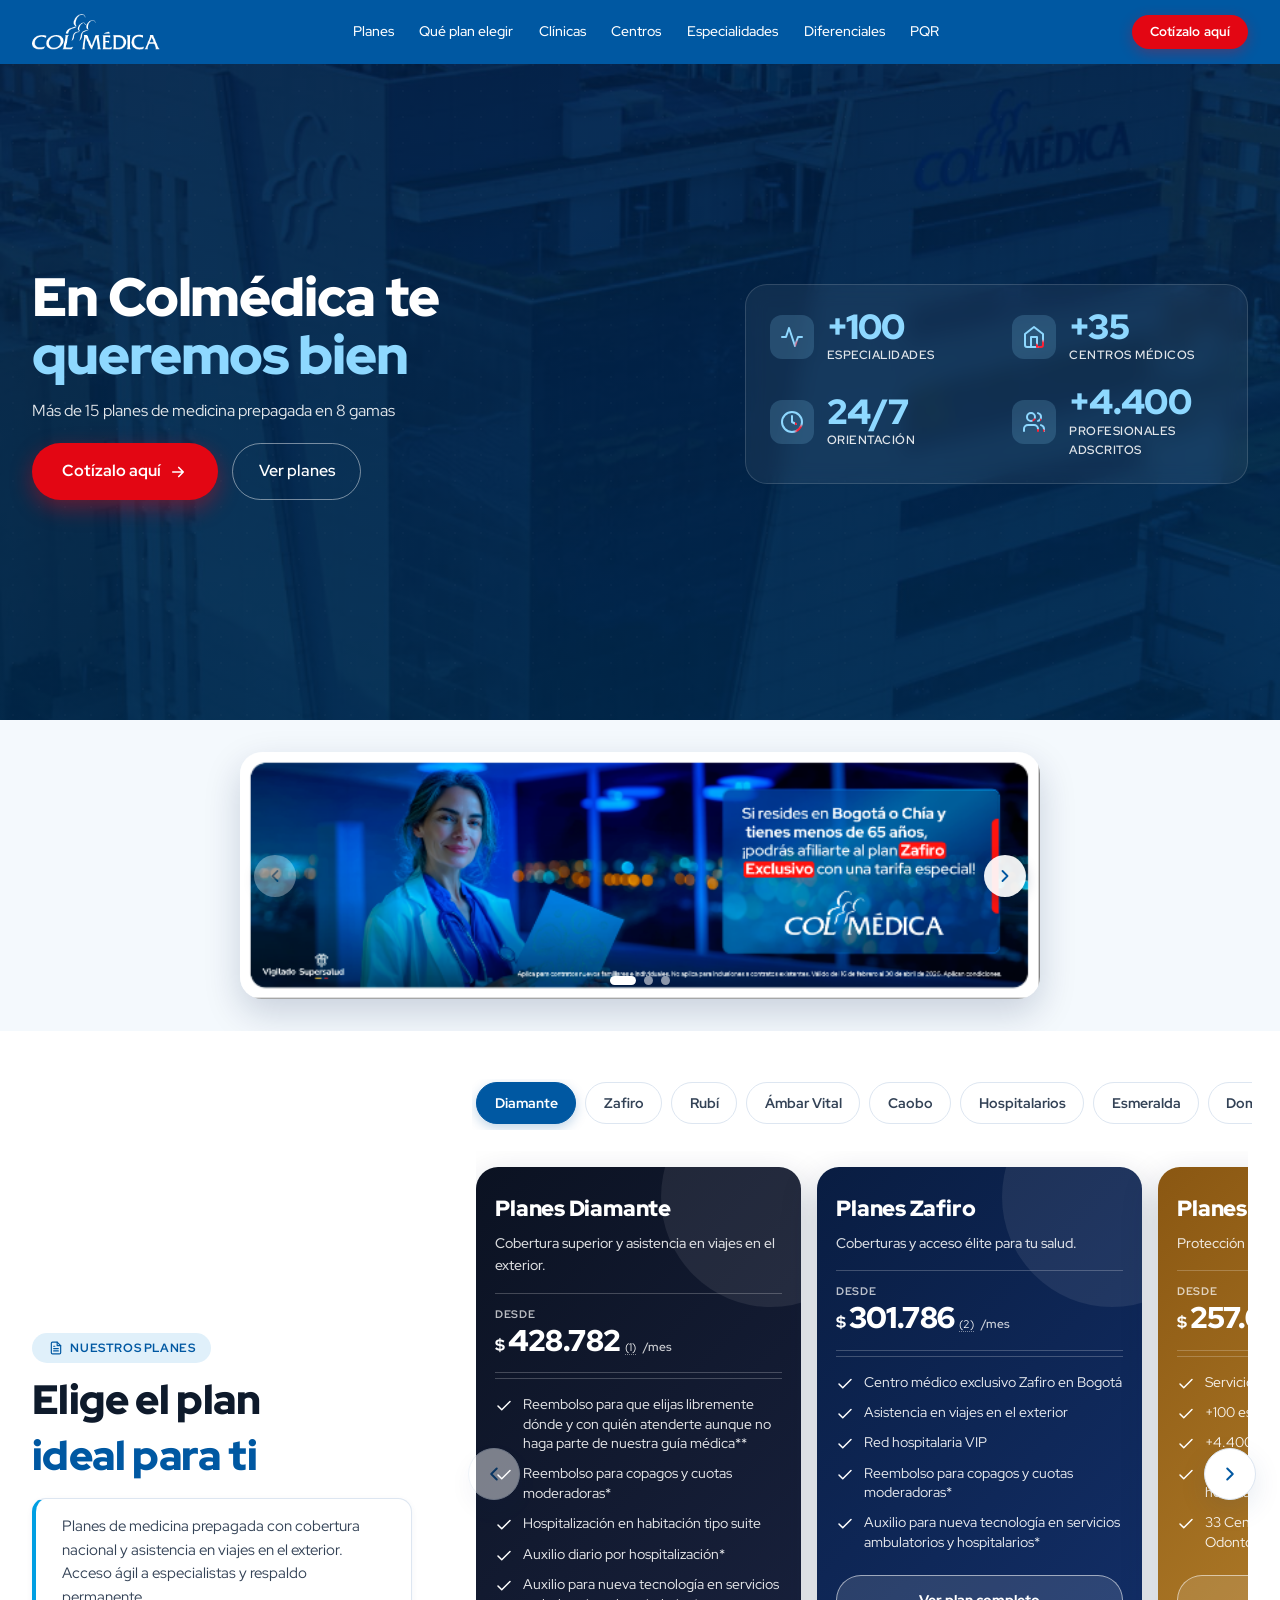
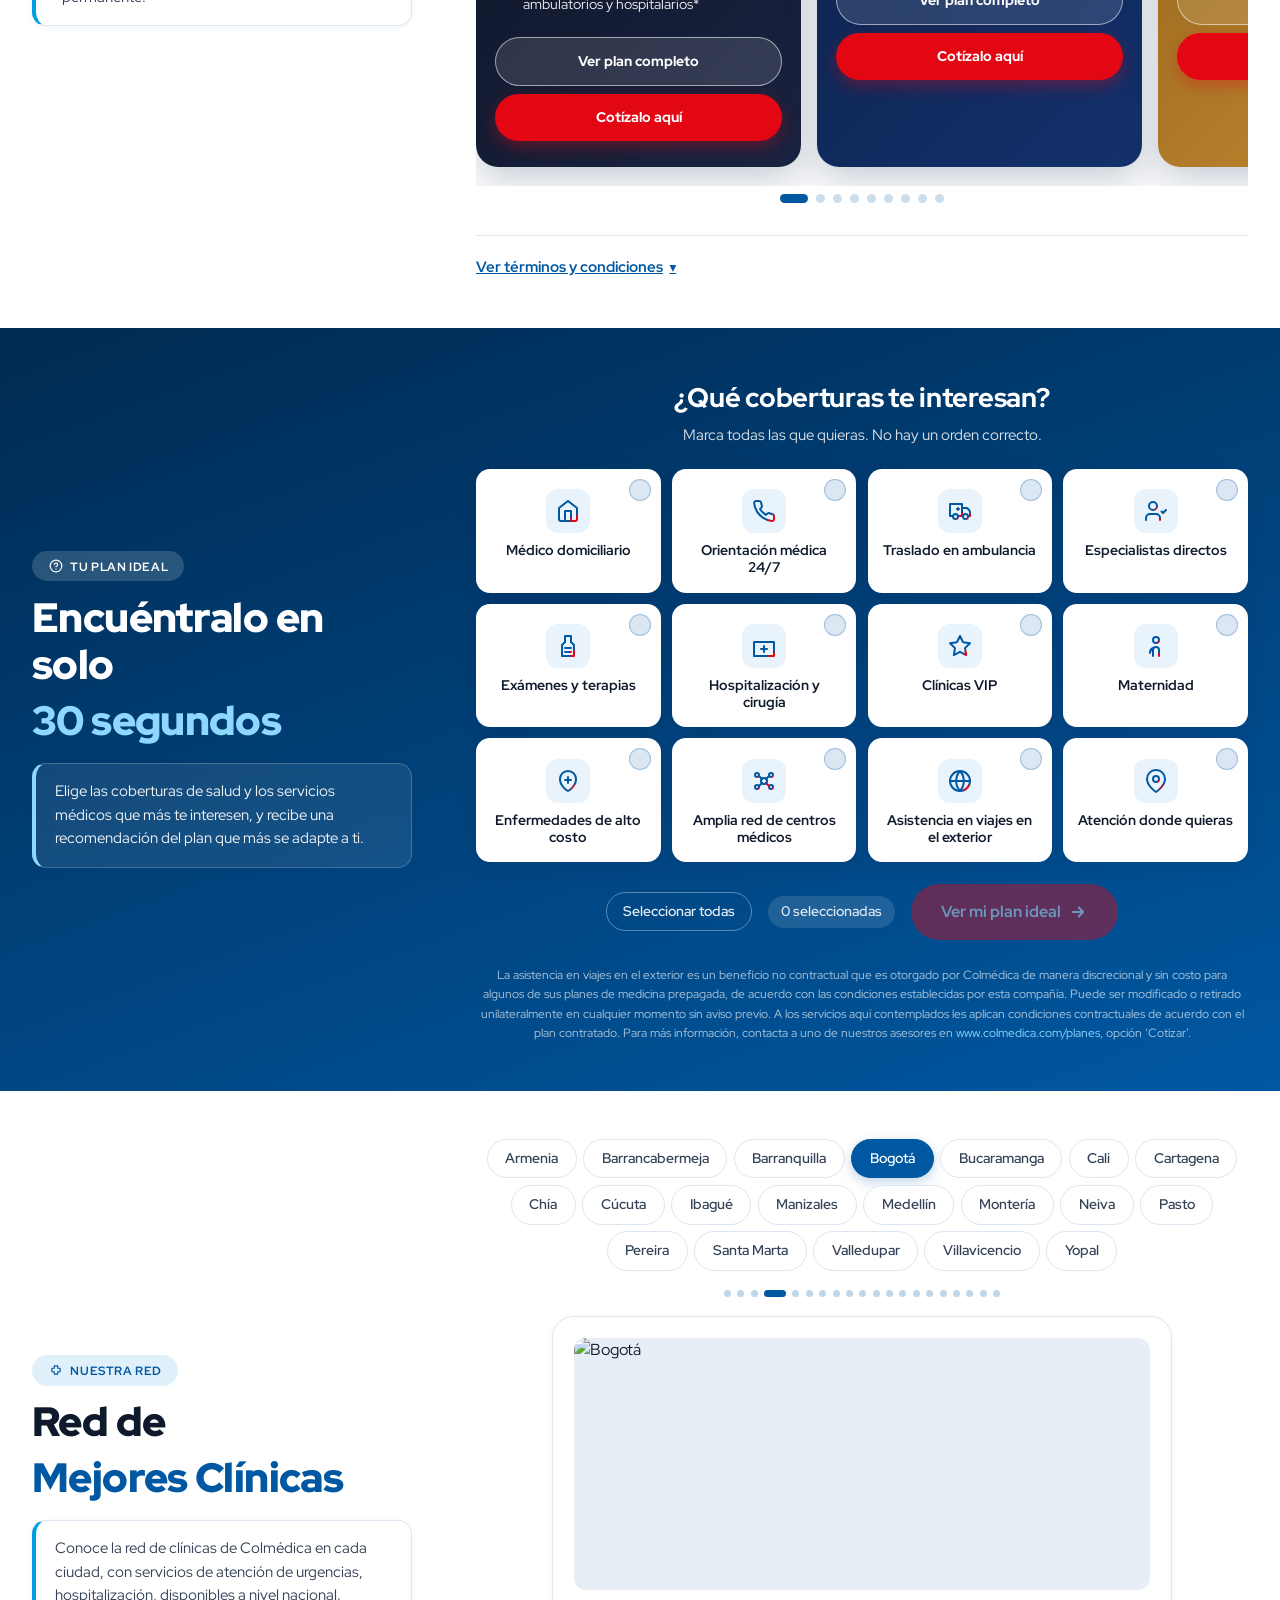
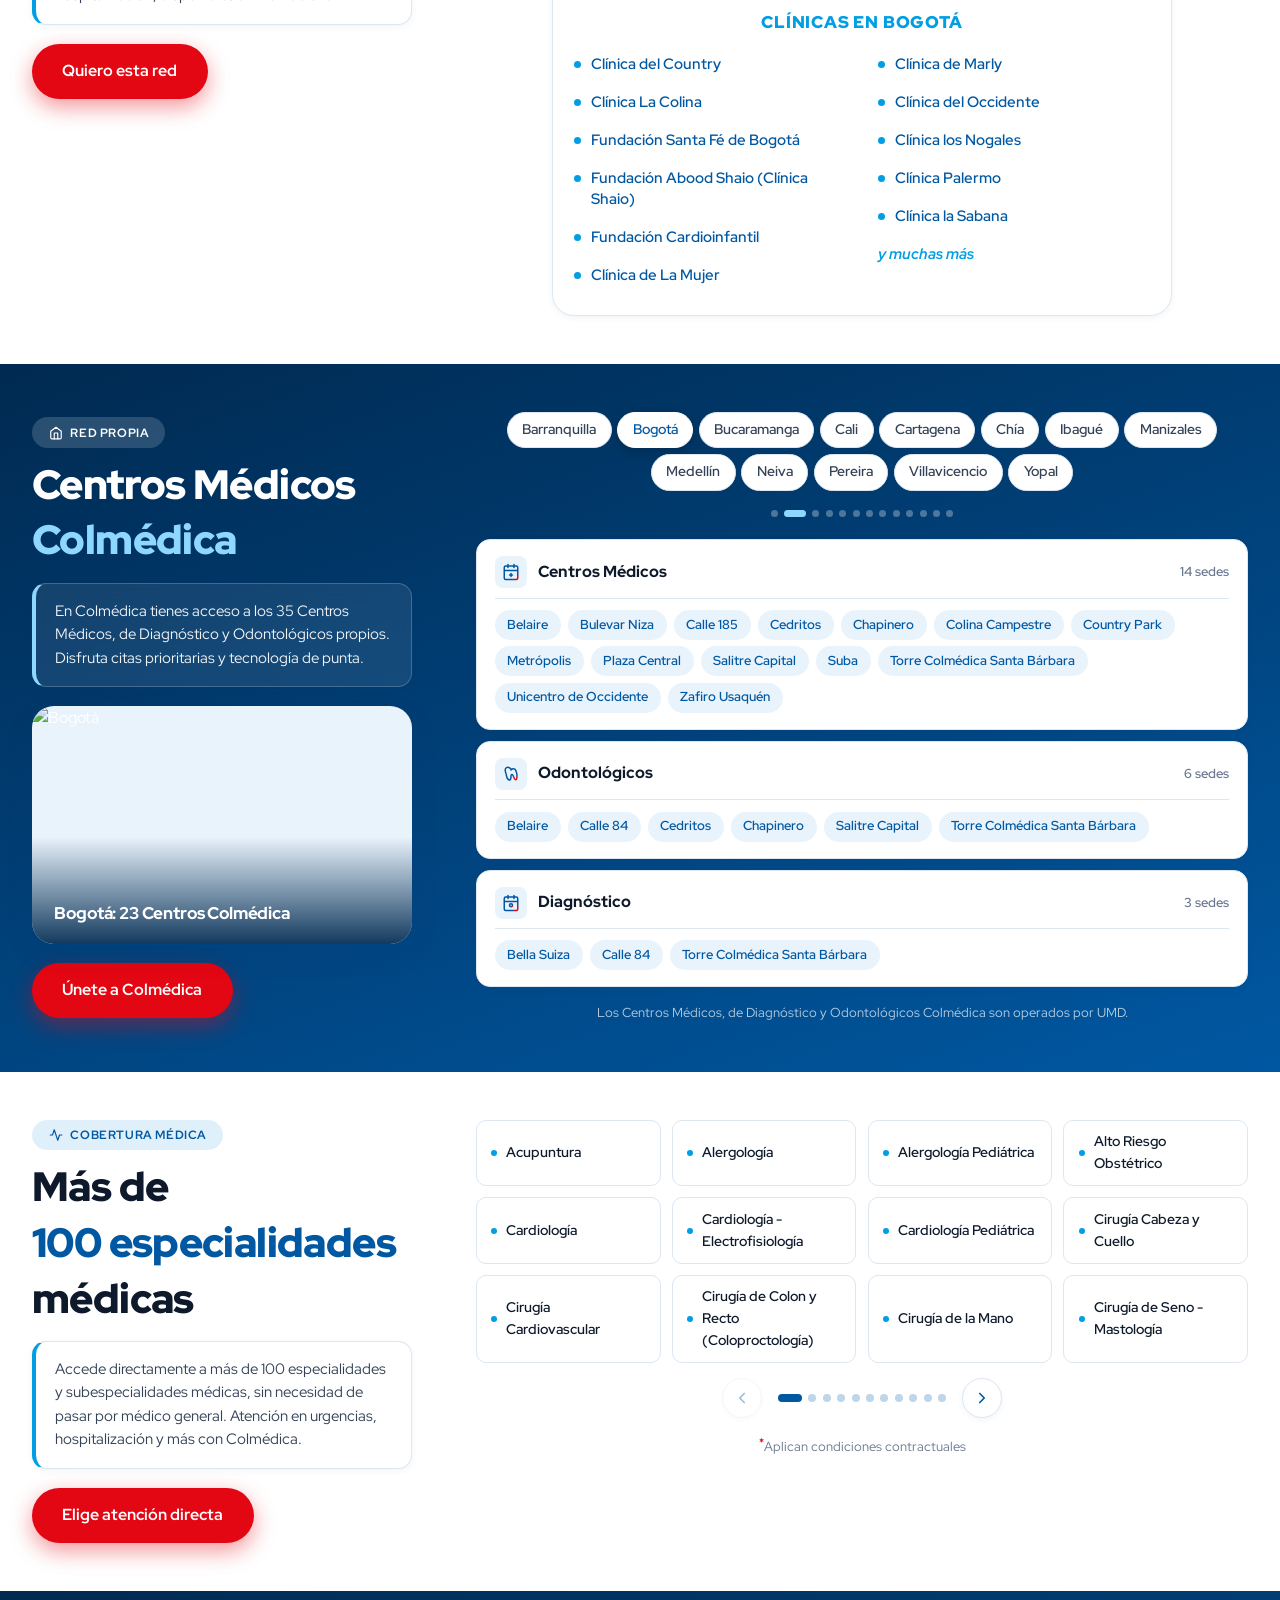
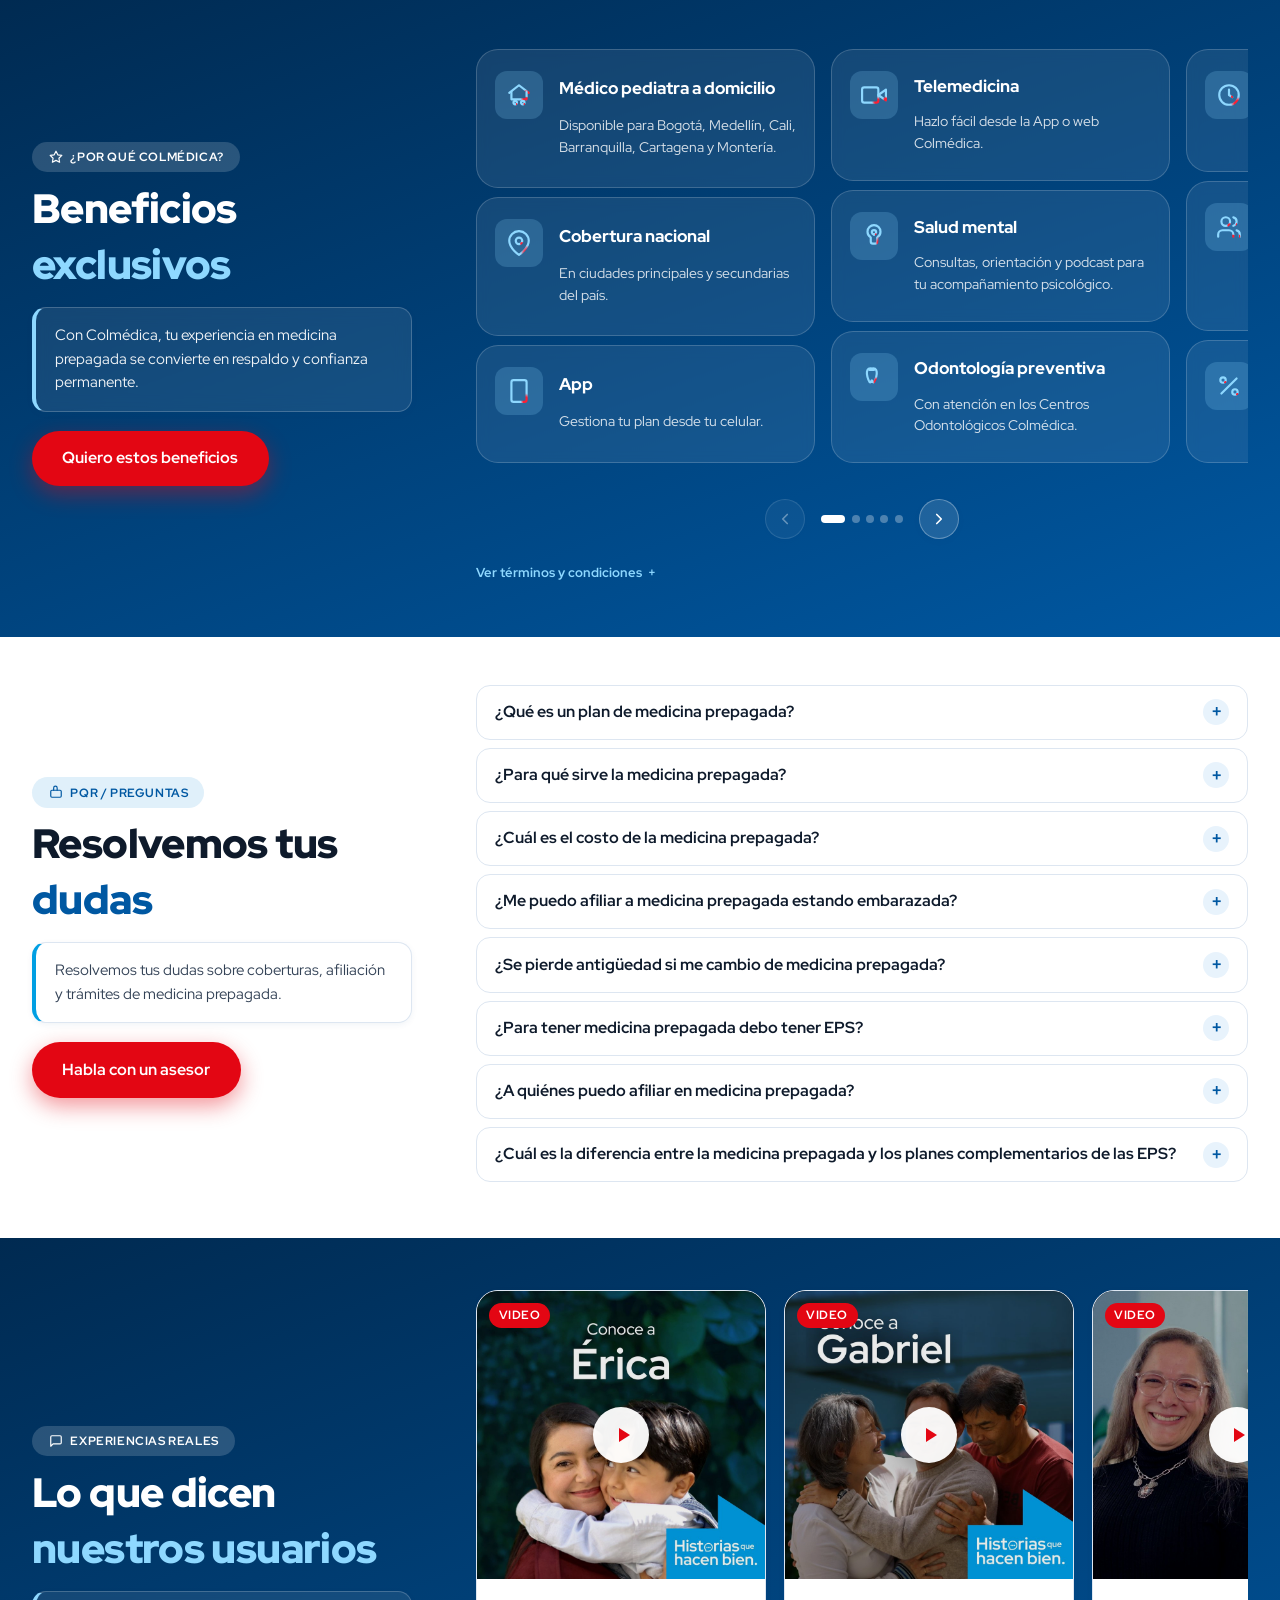
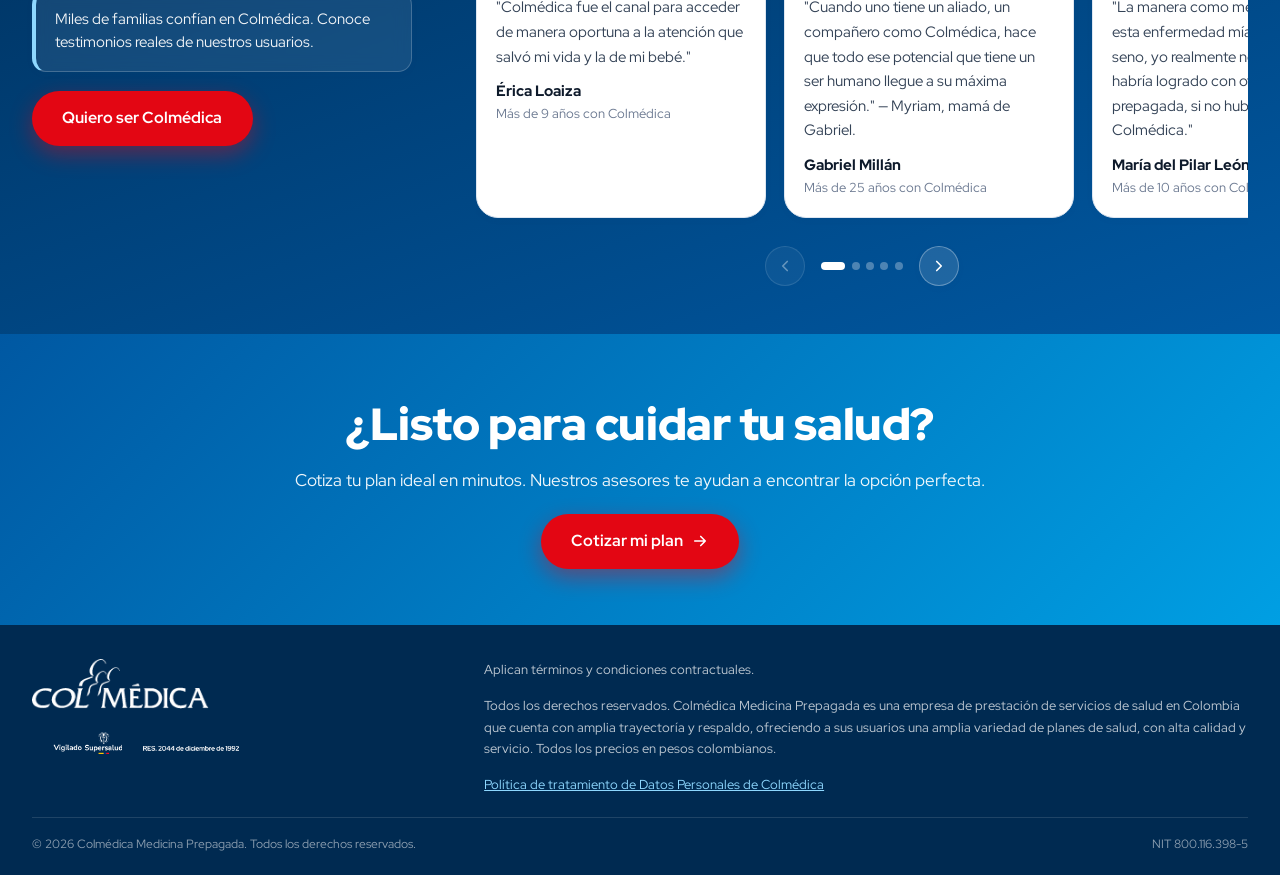
==== commit f93c3076: "Clinicas: titulo centrado/bold/cian + foto por ciudad (reusa Centros) + scroll a Bogota; Centros: sc" ====
--- a/index.html
+++ b/index.html
@@ -932,9 +932,16 @@
     max-width: 620px; margin: 0 auto;
   }
   .clinicas-card h4 {
-    font-size: .8rem; font-weight: 700; color: var(--blue-serenidad);
-    text-transform: uppercase; letter-spacing: .5px; margin-bottom: 1rem;
-  }
+    font-size: 1.05rem; font-weight: 900; color: var(--blue-vital);
+    text-transform: uppercase; letter-spacing: .8px; margin-bottom: 1.1rem;
+    text-align: center;
+  }
+  /* Foto de la ciudad activa (reutiliza las imágenes de Centros Médicos) */
+  .clinicas-photo {
+    border-radius: 12px; overflow: hidden; margin-bottom: 1.2rem;
+    aspect-ratio: 16 / 7; background: #e8eef5;
+  }
+  .clinicas-photo img { width: 100%; height: 100%; object-fit: cover; display: block; }
   /* Listado de clínicas en 2 columnas — los <li> fluyen verticalmente
      dentro de cada columna gracias a CSS columns */
   .clinicas-list-items {
@@ -1538,16 +1545,16 @@
     color: #fff; background: var(--blue-serenidad);
     flex-shrink: 0;
   }
-  /* Modal head con colores oficiales del manual (Azul Serenidad / Azul Vital / Rojo Bienestar) */
-  .modal-head[data-gama="diamante"]    { background: linear-gradient(135deg, #002a51, #0058A2); }
-  .modal-head[data-gama="zafiro"]      { background: linear-gradient(135deg, #0058A2, #003e73); }
-  .modal-head[data-gama="rubi"]        { background: linear-gradient(135deg, #E30613, #a8000a); }
-  .modal-head[data-gama="esmeralda"]   { background: linear-gradient(135deg, #009FE3, #0079b3); }
-  .modal-head[data-gama="domiciliario"]{ background: linear-gradient(135deg, #4fb8ea, #009FE3); }
-  .modal-head[data-gama="oncologico"]  { background: linear-gradient(135deg, #1f4a9e, #4570c5); }
-  .modal-head[data-gama="hospitalarios"]{ background: linear-gradient(135deg, #5a8bd0, #84a6e0); }
-  .modal-head[data-gama="caobo"]       { background: linear-gradient(135deg, #4a7bc8, #6a96d8); }
-  .modal-head[data-gama="ambar"]       { background: linear-gradient(135deg, #6c8be0, #8ca6e8); }
+  /* La cabecera del modal usa EXACTAMENTE el mismo color de la tarjeta (--plan-bg) de cada gama */
+  .modal-head[data-gama="diamante"]    { background: linear-gradient(135deg, #0b1222 0%, #1a2340 100%); }
+  .modal-head[data-gama="zafiro"]      { background: linear-gradient(135deg, #091d42 0%, #14316c 100%); }
+  .modal-head[data-gama="rubi"]        { background: linear-gradient(135deg, #8a5712 0%, #c18d34 100%); }
+  .modal-head[data-gama="esmeralda"]   { background: linear-gradient(135deg, #1a4fa8 0%, #3b72d6 100%); }
+  .modal-head[data-gama="domiciliario"]{ background: linear-gradient(135deg, #2856bb 0%, #5e85e8 100%); }
+  .modal-head[data-gama="oncologico"]  { background: linear-gradient(135deg, #1f4a9e 0%, #4570c5 100%); }
+  .modal-head[data-gama="hospitalarios"]{ background: linear-gradient(135deg, #5a8bd0 0%, #84a6e0 100%); }
+  .modal-head[data-gama="caobo"]       { background: linear-gradient(135deg, #4a7bc8 0%, #6a96d8 100%); }
+  .modal-head[data-gama="ambar"]       { background: linear-gradient(135deg, #6c8be0 0%, #8ca6e8 100%); }
 
   .modal-close {
     position: absolute; top: 14px; right: 14px; width: 36px; height: 36px;
@@ -3105,6 +3112,9 @@
 
     <!-- Card con listado de clínicas de la ciudad activa -->
     <div class="clinicas-card">
+      <div class="clinicas-photo">
+        <img id="clinicasImg" src="https://images.unsplash.com/photo-1519494026892-80bbd2d6fd0d?w=800&h=400&fit=crop&crop=entropy&q=80&auto=format" alt="Bogotá" loading="lazy">
+      </div>
       <h4 id="clinicasCityTitle">Clínicas en Bogotá</h4>
       <ul class="clinicas-list-items" id="clinicasList"></ul>
     </div>
@@ -3840,12 +3850,27 @@
     pereira: 'Pereira', santamarta: 'Santa Marta', valledupar: 'Valledupar',
     villavicencio: 'Villavicencio', yopal: 'Yopal',
   };
+  // Fotos por ciudad — reutiliza las mismas imágenes de Centros Médicos.
+  // Las ciudades que solo existen en Clínicas usan una foto genérica de clínica.
+  const clinImg = s => `https://images.unsplash.com/${s}?w=800&h=400&fit=crop&crop=entropy&q=80&auto=format`;
+  const CLINICAS_IMG = {
+    bogota: 'photo-1519494026892-80bbd2d6fd0d', barranquilla: 'photo-1516549655169-df83a0774514',
+    bucaramanga: 'photo-1587351021355-a479a299d2f9', cali: 'photo-1504813184591-01572f98c85f',
+    cartagena: 'photo-1586773860418-d37222d8fce3', chia: 'photo-1579684385127-1ef15d508118',
+    ibague: 'photo-1551076805-e1869033e561', manizales: 'photo-1504439468489-c8920d796a29',
+    medellin: 'photo-1538108149393-fbbd81895907', neiva: 'photo-1542884748-2b87b36c6b90',
+    pereira: 'photo-1519494080410-f9aa76cb4283', villavicencio: 'photo-1504439904031-93ded9f93e4e',
+    yopal: 'photo-1551836022-d5d88e9218df'
+  };
+  const CLINICAS_IMG_DEFAULT = 'photo-1516549655169-df83a0774514';
   function renderClinicas(city) {
     const items = CLINICAS[city] || [];
     const list = document.getElementById('clinicasList');
     const title = document.getElementById('clinicasCityTitle');
     if (!list || !title) return;
     title.textContent = 'Clínicas en ' + (CITY_LABELS[city] || city);
+    const cimg = document.getElementById('clinicasImg');
+    if (cimg) { cimg.src = clinImg(CLINICAS_IMG[city] || CLINICAS_IMG_DEFAULT); cimg.alt = CITY_LABELS[city] || city; }
 
     // Mostramos TODAS las clínicas + un ítem final "y muchas más"
     // (igual que la landing original — siempre aparece al final de cada ciudad)
@@ -4492,6 +4517,8 @@
     document.getElementById('modalFeatures').innerHTML = p.features.map(f =>
       `<li><svg viewBox="0 0 24 24" fill="none" stroke="currentColor" stroke-width="2" stroke-linecap="round" stroke-linejoin="round"><path d="M20 6 9 17l-5-5"/></svg>${f}</li>`
     ).join('');
+    const mfBtn = document.querySelector('.modal-footer a.btn-primary');
+    if (mfBtn && window.colmedicaAfiliacionUrl) mfBtn.href = window.colmedicaAfiliacionUrl(key);
     modal.classList.add('open');
     modal.setAttribute('aria-hidden', 'false');
     document.body.classList.add('no-scroll');
@@ -4953,6 +4980,7 @@
       $('qzResultName').textContent = plan.gama || plan.name || 'Plan';
       $('qzResultTag').textContent  = plan.tagline || '';
       $('qzResultPrice').textContent = plan.price || '';
+      if (window.colmedicaAfiliacionUrl && $('qzResultAfiliar')) $('qzResultAfiliar').href = window.colmedicaAfiliacionUrl(planKey);
 
       const uniq = [...chosen].filter(c => planCovs.includes(c));
       const extras = planCovs.filter(c => !uniq.includes(c));
@@ -5055,6 +5083,53 @@
     });
   })();
 
+  // ===== Enlaces de afiliación (S3) — paso de UTM de la página + plan por gama
+  //  • Si la página llega CON UTM  →  https://colmedica.s3.us-east-2.amazonaws.com/index.html + esa UTM
+  //  • Si la página llega SIN UTM   →  URL por defecto según la gama:
+  //       premium (Diamante/Zafiro/Rubí) → plan=2 · medios (Ámbar/Caobo/Hospitalarios) → plan=7 · livianos (Esmeralda/Domiciliario/Oncológico) → plan=1
+  (function(){
+    const BASE = 'https://colmedica.s3.us-east-2.amazonaws.com/index.html';
+    const PLAN_PARAMS = {
+      premium:  'plan=2&subplan=03&crm=Organico&crm-sub=Landing-completos&utm_source=Directo&utm_medium=Directo',
+      medios:   'plan=7&subplan=03&crm=Organico&crm-sub=Landing-completos&utm_source=Directo&utm_medium=Directo',
+      livianos: 'plan=1&subplan=03&crm=Organico&crm-sub=Landing-completos&utm_source=Directo&utm_medium=Directo'
+    };
+    const GAMA_GROUP = {
+      diamante: 'premium', zafiro: 'premium', rubi: 'premium',
+      ambar: 'medios', caobo: 'medios', hospitalarios: 'medios',
+      esmeralda: 'livianos', domiciliario: 'livianos', oncologico: 'livianos'
+    };
+    function buildUrl(group){
+      const qs = location.search || '';
+      if (/[?&]utm_[a-z]+=/i.test(qs)) return BASE + qs;           // la página trae UTM → conservarla
+      return BASE + '?' + (PLAN_PARAMS[group] || PLAN_PARAMS.premium);
+    }
+    // Disponible para el modal de plan y el resultado del quiz (enlaces dinámicos)
+    window.colmedicaAfiliacionUrl = (gama) => buildUrl(GAMA_GROUP[gama] || 'premium');
+    // Reescribir todos los CTA estáticos que apuntan al sitio genérico
+    document.querySelectorAll('a[href="https://www.colmedica.com"]').forEach(a => {
+      const card = a.closest('.plan-card');
+      a.href = (card && a.classList.contains('btn-plan-cotizar'))
+        ? buildUrl(GAMA_GROUP[card.dataset.gama] || 'premium')
+        : buildUrl('premium');
+    });
+  })();
+
+  // ===== Centrar el tab de la ciudad activa (Bogotá) en Clínicas y Centros.
+  // Se ejecuta tras cargar las fuentes/layout (las fuentes web cambian el ancho de los tabs).
+  (function(){
+    function center(id, sel){
+      const cont = document.getElementById(id); if (!cont) return;
+      const act = cont.querySelector(sel); if (!act) return;
+      const cr = cont.getBoundingClientRect(), ar = act.getBoundingClientRect();
+      cont.scrollLeft += (ar.left - cr.left) - (cr.width - ar.width) / 2;
+    }
+    function run(){ center('clinicasTabs', '.clinicas-tab.active'); center('centrosTabs', '.centros-tab.active'); }
+    requestAnimationFrame(run);
+    window.addEventListener('load', run);
+    if (document.fonts && document.fonts.ready) document.fonts.ready.then(run);
+  })();
+
 
 </script>
 
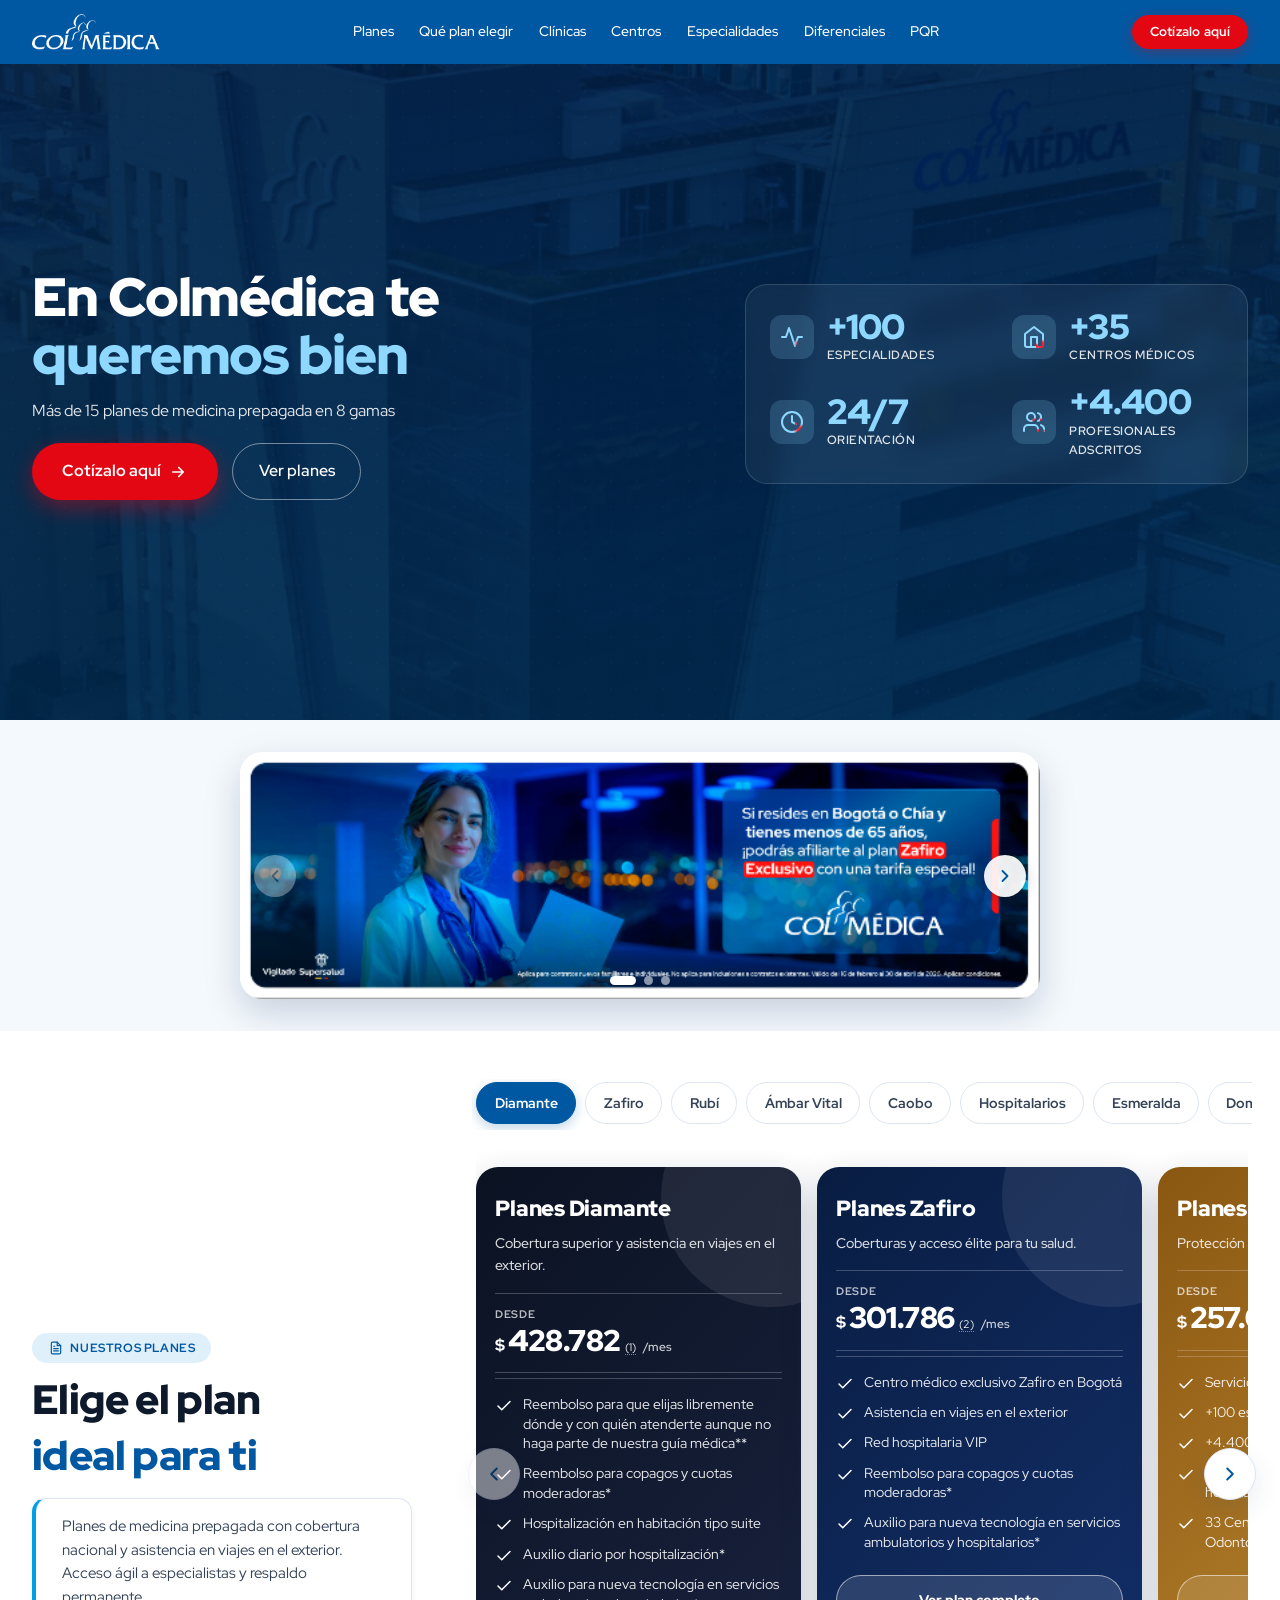
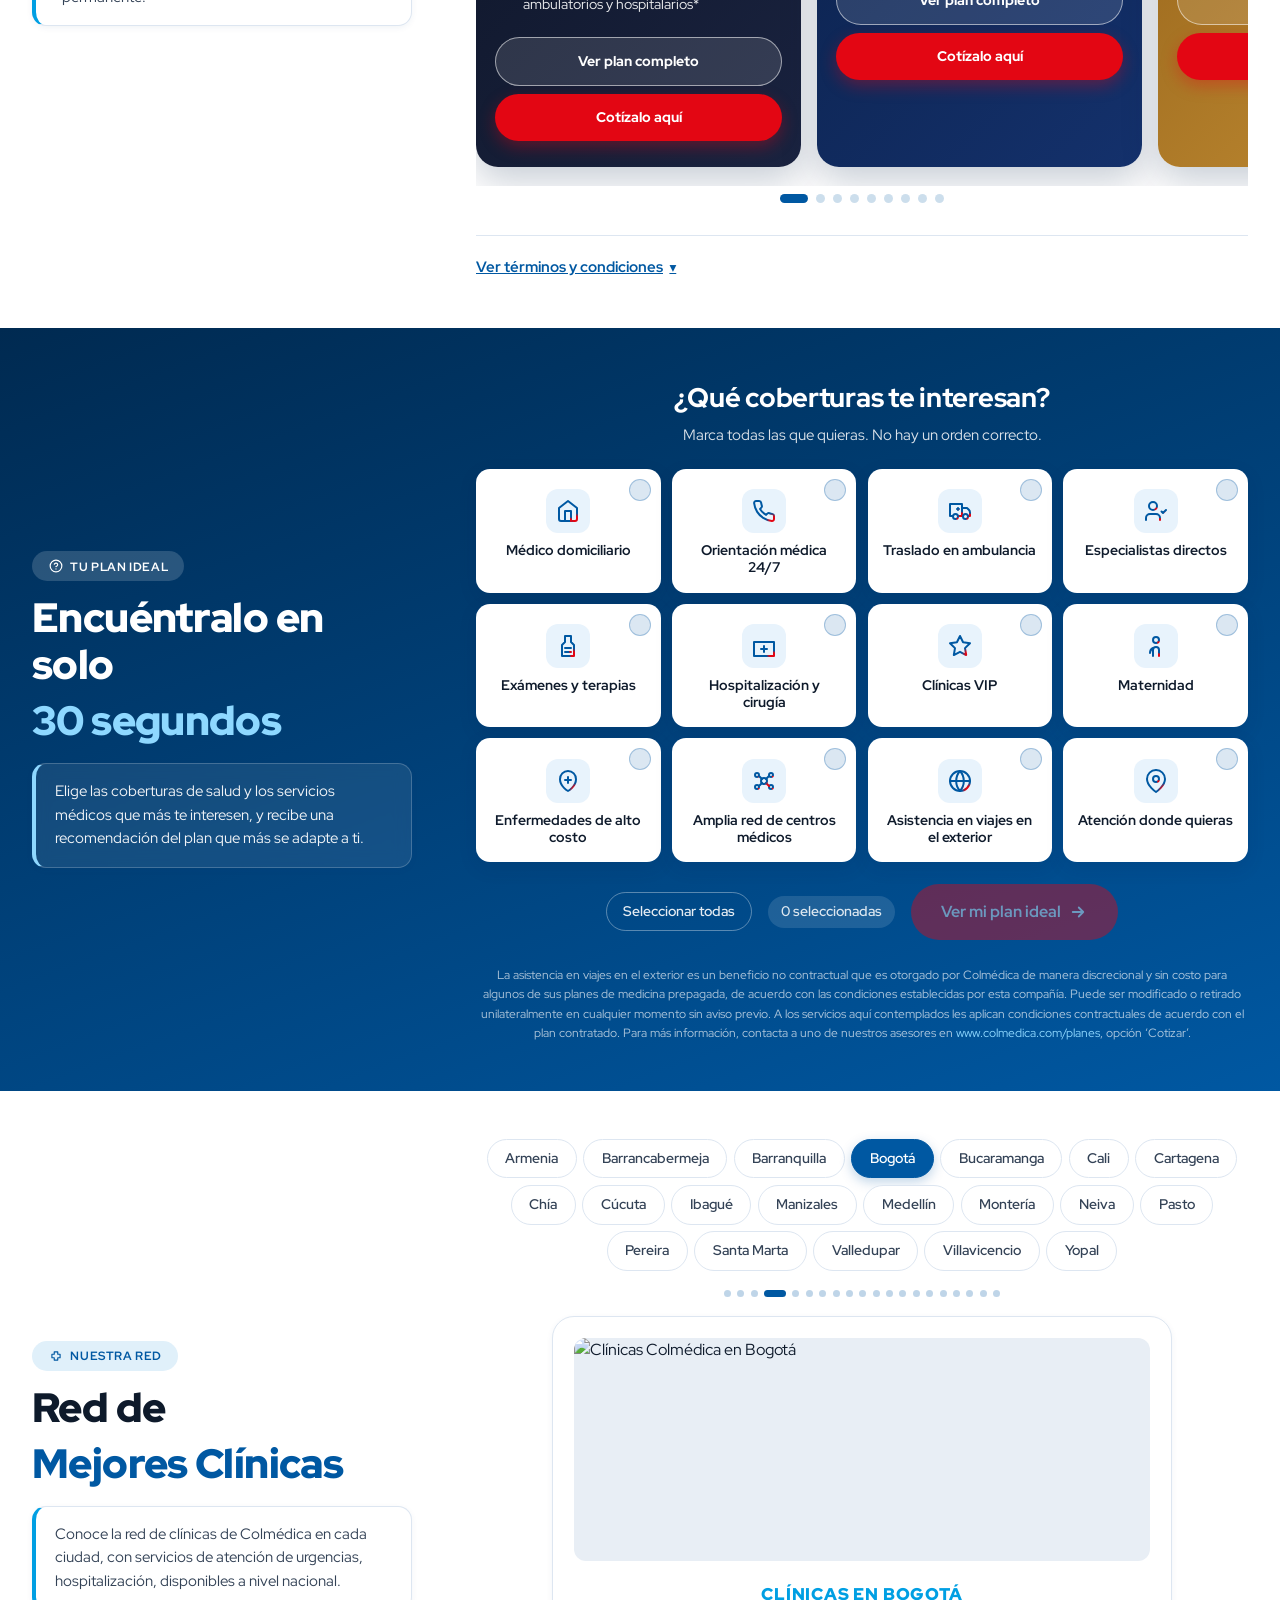
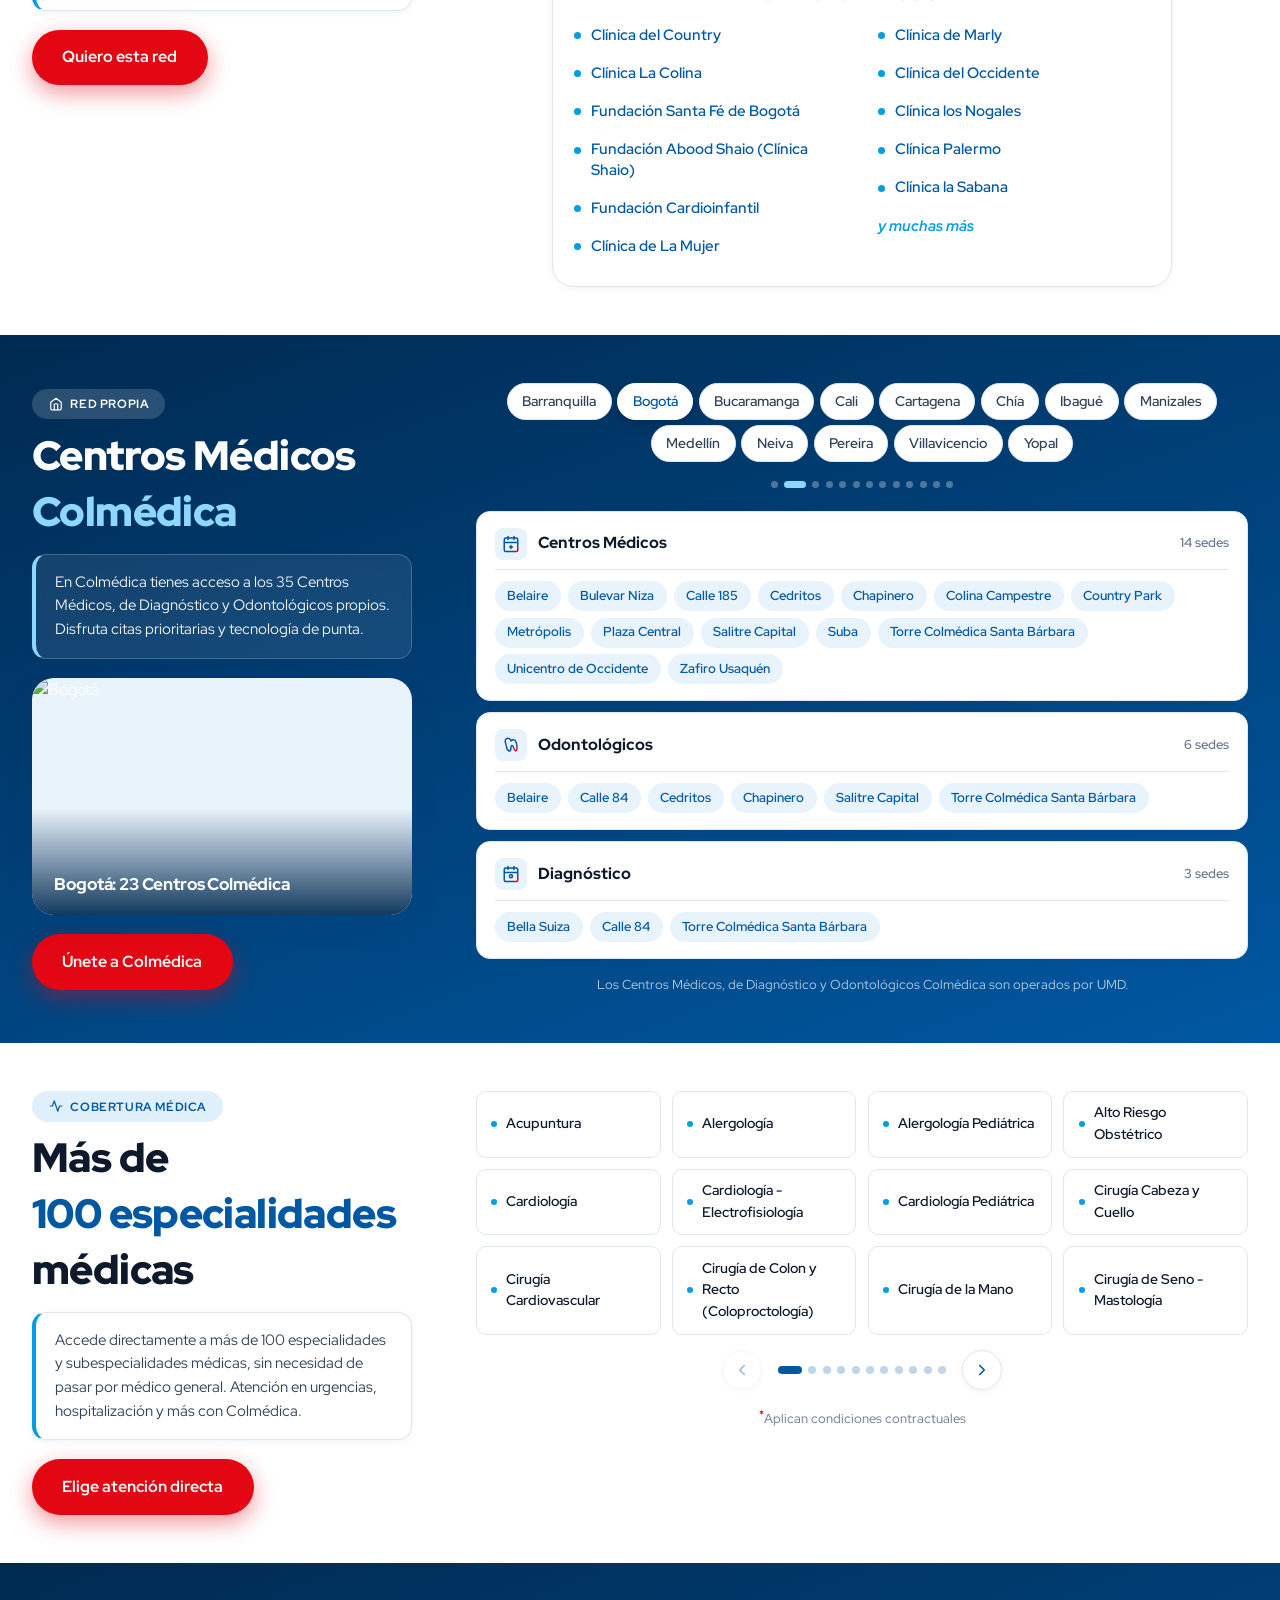
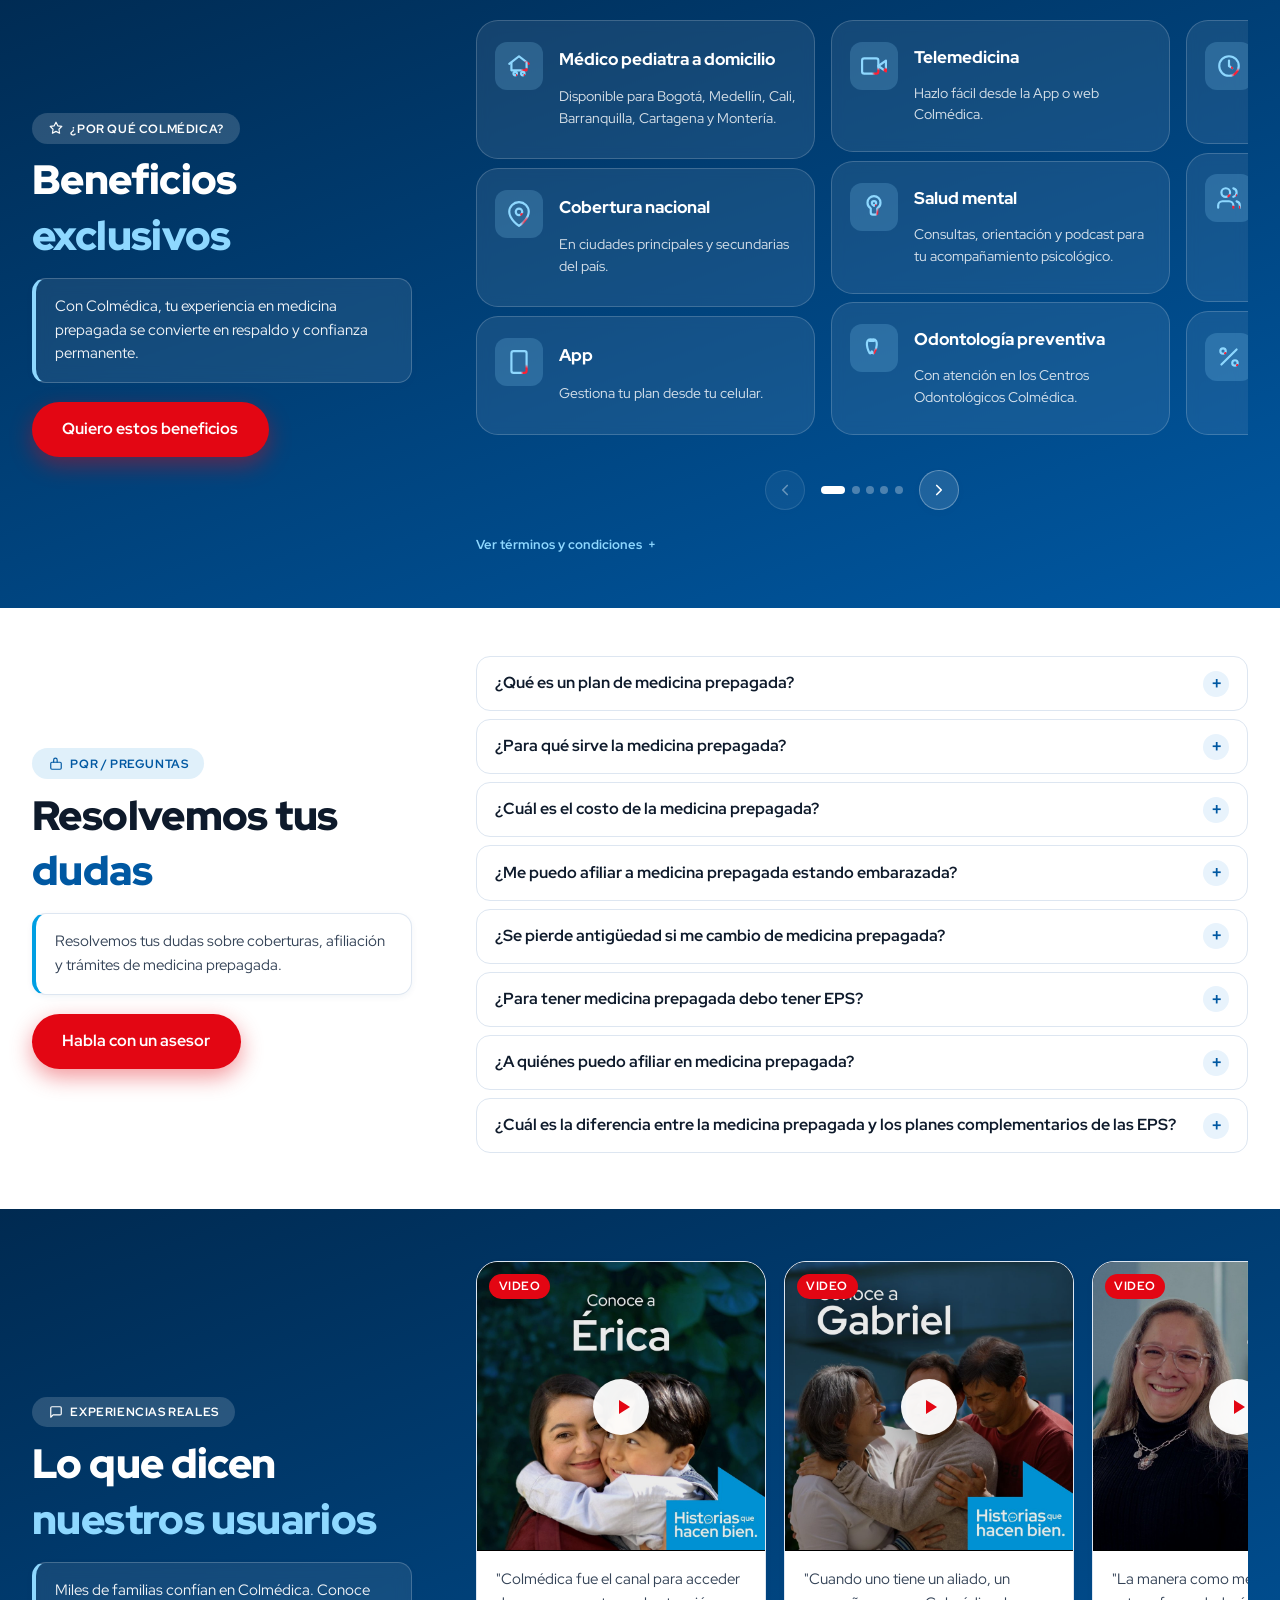
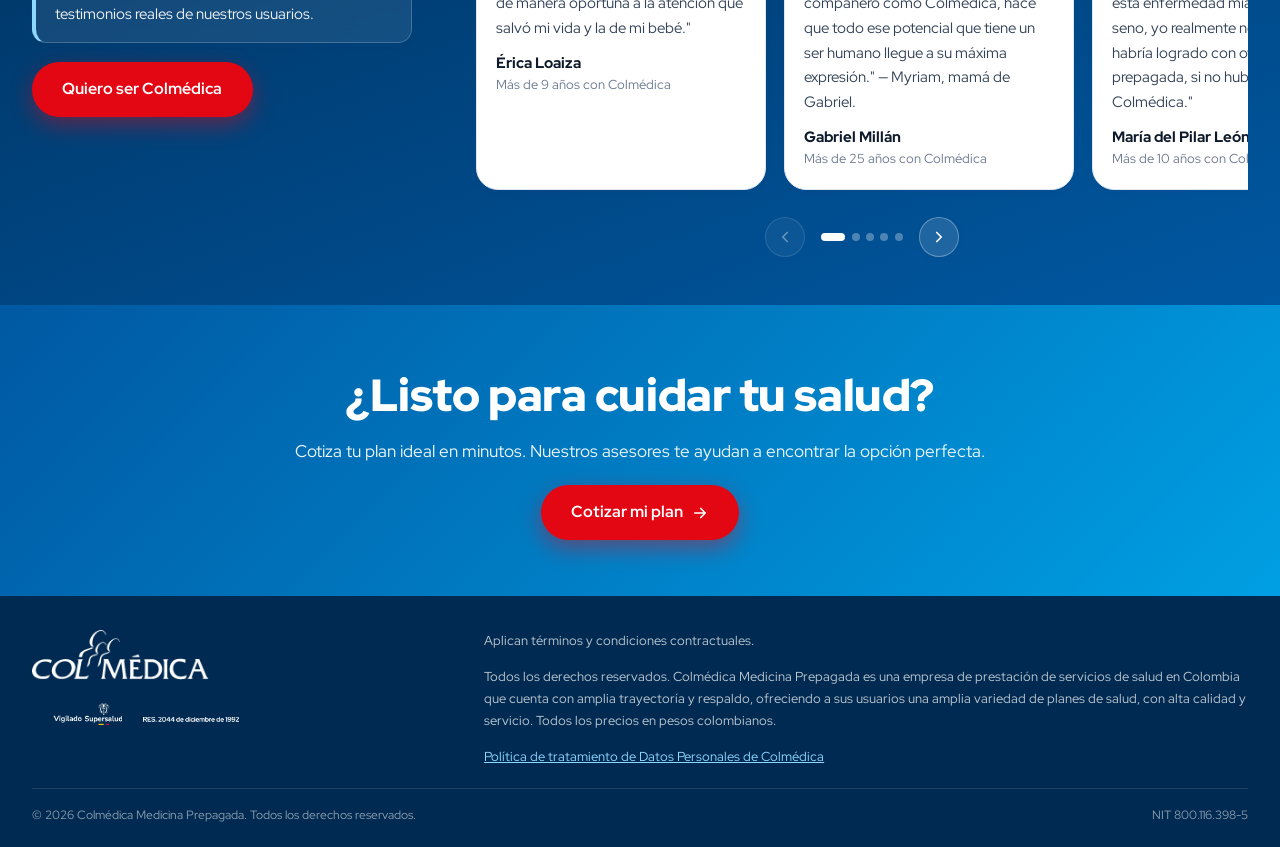
==== commit e02c9a64: "Clinicas: usar fotos oficiales de Colmedica por ciudad (img-clinicas/{ciudad}.png); ocultar foto en " ====
--- a/index.html
+++ b/index.html
@@ -939,7 +939,7 @@
   /* Foto de la ciudad activa (reutiliza las imágenes de Centros Médicos) */
   .clinicas-photo {
     border-radius: 12px; overflow: hidden; margin-bottom: 1.2rem;
-    aspect-ratio: 16 / 7; background: #e8eef5;
+    aspect-ratio: 49 / 19; background: #e8eef5;
   }
   .clinicas-photo img { width: 100%; height: 100%; object-fit: cover; display: block; }
   /* Listado de clínicas en 2 columnas — los <li> fluyen verticalmente
@@ -3113,7 +3113,7 @@
     <!-- Card con listado de clínicas de la ciudad activa -->
     <div class="clinicas-card">
       <div class="clinicas-photo">
-        <img id="clinicasImg" src="https://images.unsplash.com/photo-1519494026892-80bbd2d6fd0d?w=800&h=400&fit=crop&crop=entropy&q=80&auto=format" alt="Bogotá" loading="lazy">
+        <img id="clinicasImg" src="https://www.colmedica.com/paginas/landings/planes/images/img-clinicas/bogota.png" alt="Clínicas Colmédica en Bogotá" decoding="async">
       </div>
       <h4 id="clinicasCityTitle">Clínicas en Bogotá</h4>
       <ul class="clinicas-list-items" id="clinicasList"></ul>
@@ -3850,19 +3850,10 @@
     pereira: 'Pereira', santamarta: 'Santa Marta', valledupar: 'Valledupar',
     villavicencio: 'Villavicencio', yopal: 'Yopal',
   };
-  // Fotos por ciudad — reutiliza las mismas imágenes de Centros Médicos.
-  // Las ciudades que solo existen en Clínicas usan una foto genérica de clínica.
-  const clinImg = s => `https://images.unsplash.com/${s}?w=800&h=400&fit=crop&crop=entropy&q=80&auto=format`;
-  const CLINICAS_IMG = {
-    bogota: 'photo-1519494026892-80bbd2d6fd0d', barranquilla: 'photo-1516549655169-df83a0774514',
-    bucaramanga: 'photo-1587351021355-a479a299d2f9', cali: 'photo-1504813184591-01572f98c85f',
-    cartagena: 'photo-1586773860418-d37222d8fce3', chia: 'photo-1579684385127-1ef15d508118',
-    ibague: 'photo-1551076805-e1869033e561', manizales: 'photo-1504439468489-c8920d796a29',
-    medellin: 'photo-1538108149393-fbbd81895907', neiva: 'photo-1542884748-2b87b36c6b90',
-    pereira: 'photo-1519494080410-f9aa76cb4283', villavicencio: 'photo-1504439904031-93ded9f93e4e',
-    yopal: 'photo-1551836022-d5d88e9218df'
-  };
-  const CLINICAS_IMG_DEFAULT = 'photo-1516549655169-df83a0774514';
+  // Fotos oficiales de clínicas por ciudad (Colmédica). Solo existen para estas ciudades;
+  // para las demás se oculta la foto (no se muestra una imagen genérica/incorrecta).
+  const CLINIC_PHOTO_BASE = 'https://www.colmedica.com/paginas/landings/planes/images/img-clinicas/';
+  const CLINIC_PHOTO_CITIES = new Set(['barranquilla','bogota','bucaramanga','cali','cartagena','chia','ibague','manizales','medellin','neiva','pereira','villavicencio','yopal']);
   function renderClinicas(city) {
     const items = CLINICAS[city] || [];
     const list = document.getElementById('clinicasList');
@@ -3870,7 +3861,15 @@
     if (!list || !title) return;
     title.textContent = 'Clínicas en ' + (CITY_LABELS[city] || city);
     const cimg = document.getElementById('clinicasImg');
-    if (cimg) { cimg.src = clinImg(CLINICAS_IMG[city] || CLINICAS_IMG_DEFAULT); cimg.alt = CITY_LABELS[city] || city; }
+    if (cimg && cimg.parentElement) {
+      if (CLINIC_PHOTO_CITIES.has(city)) {
+        cimg.src = CLINIC_PHOTO_BASE + city + '.png';
+        cimg.alt = 'Clínicas Colmédica en ' + (CITY_LABELS[city] || city);
+        cimg.parentElement.style.display = '';
+      } else {
+        cimg.parentElement.style.display = 'none';
+      }
+    }
 
     // Mostramos TODAS las clínicas + un ítem final "y muchas más"
     // (igual que la landing original — siempre aparece al final de cada ciudad)
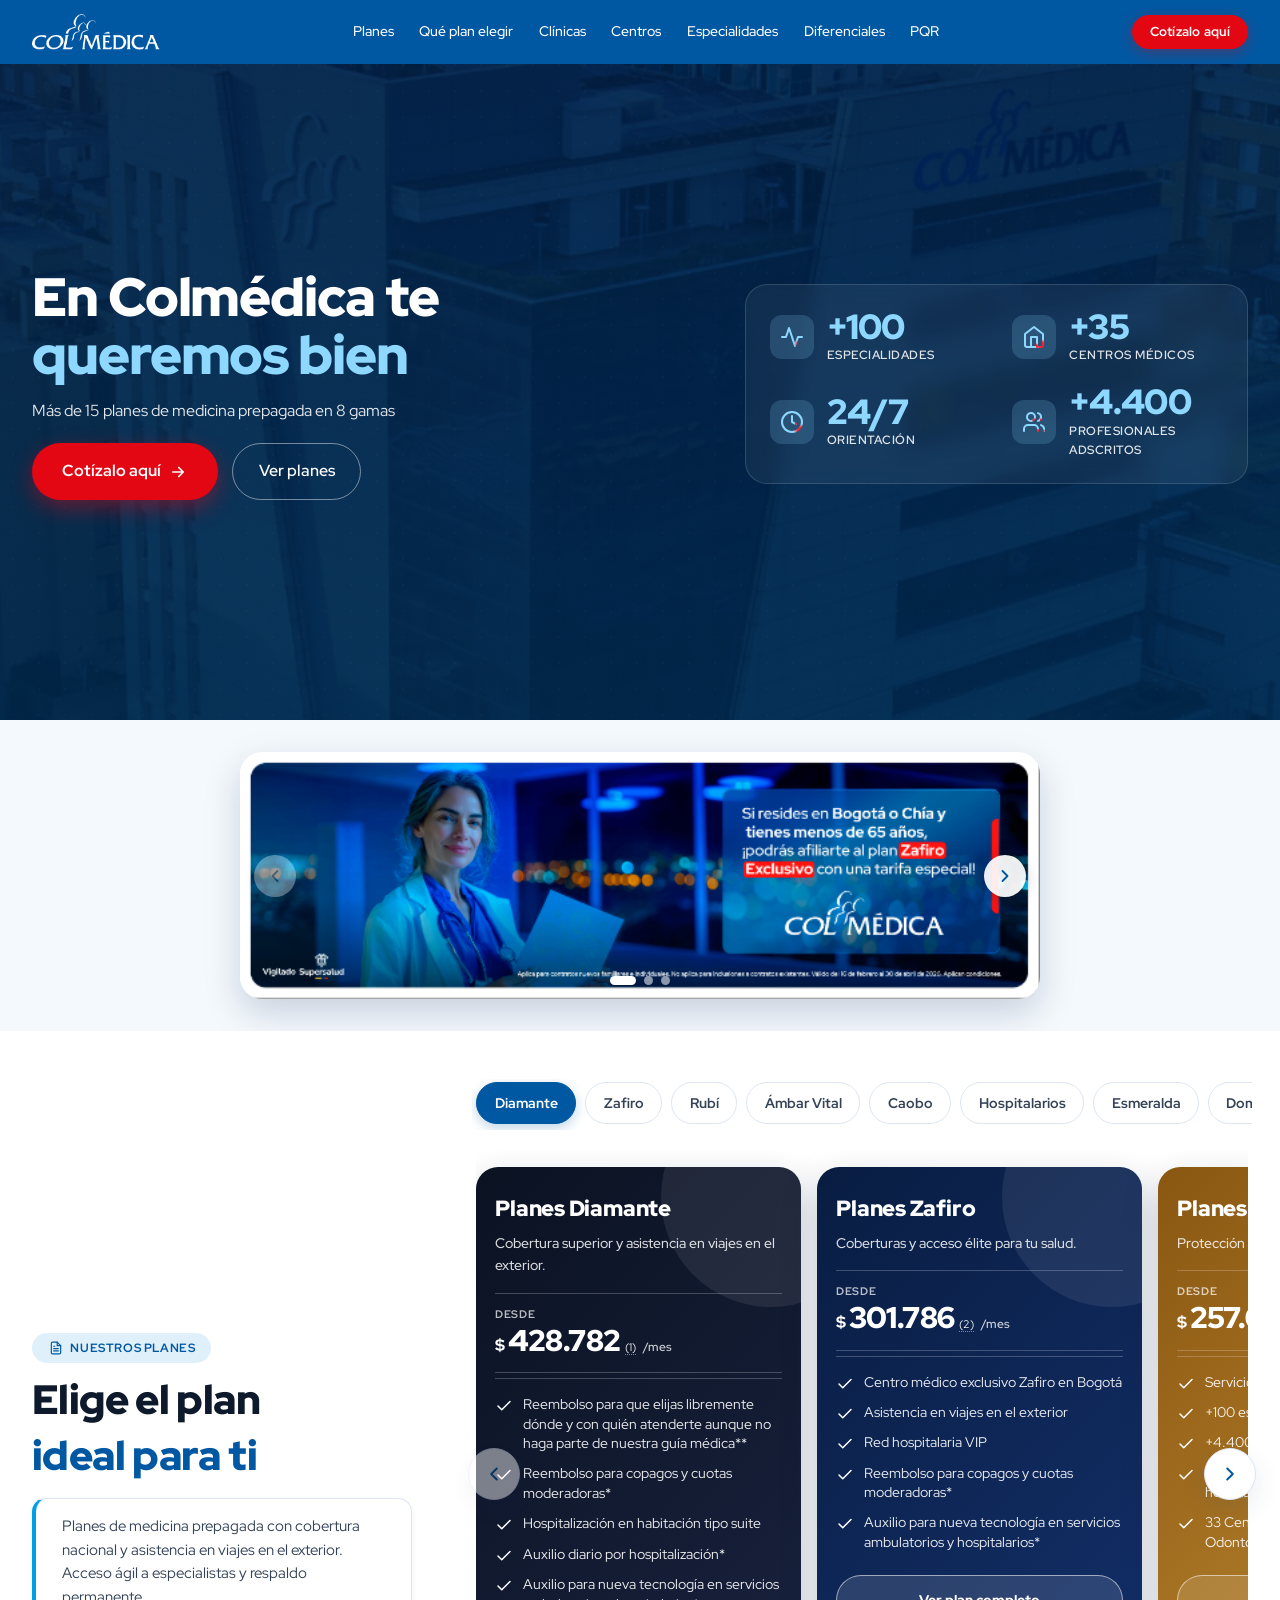
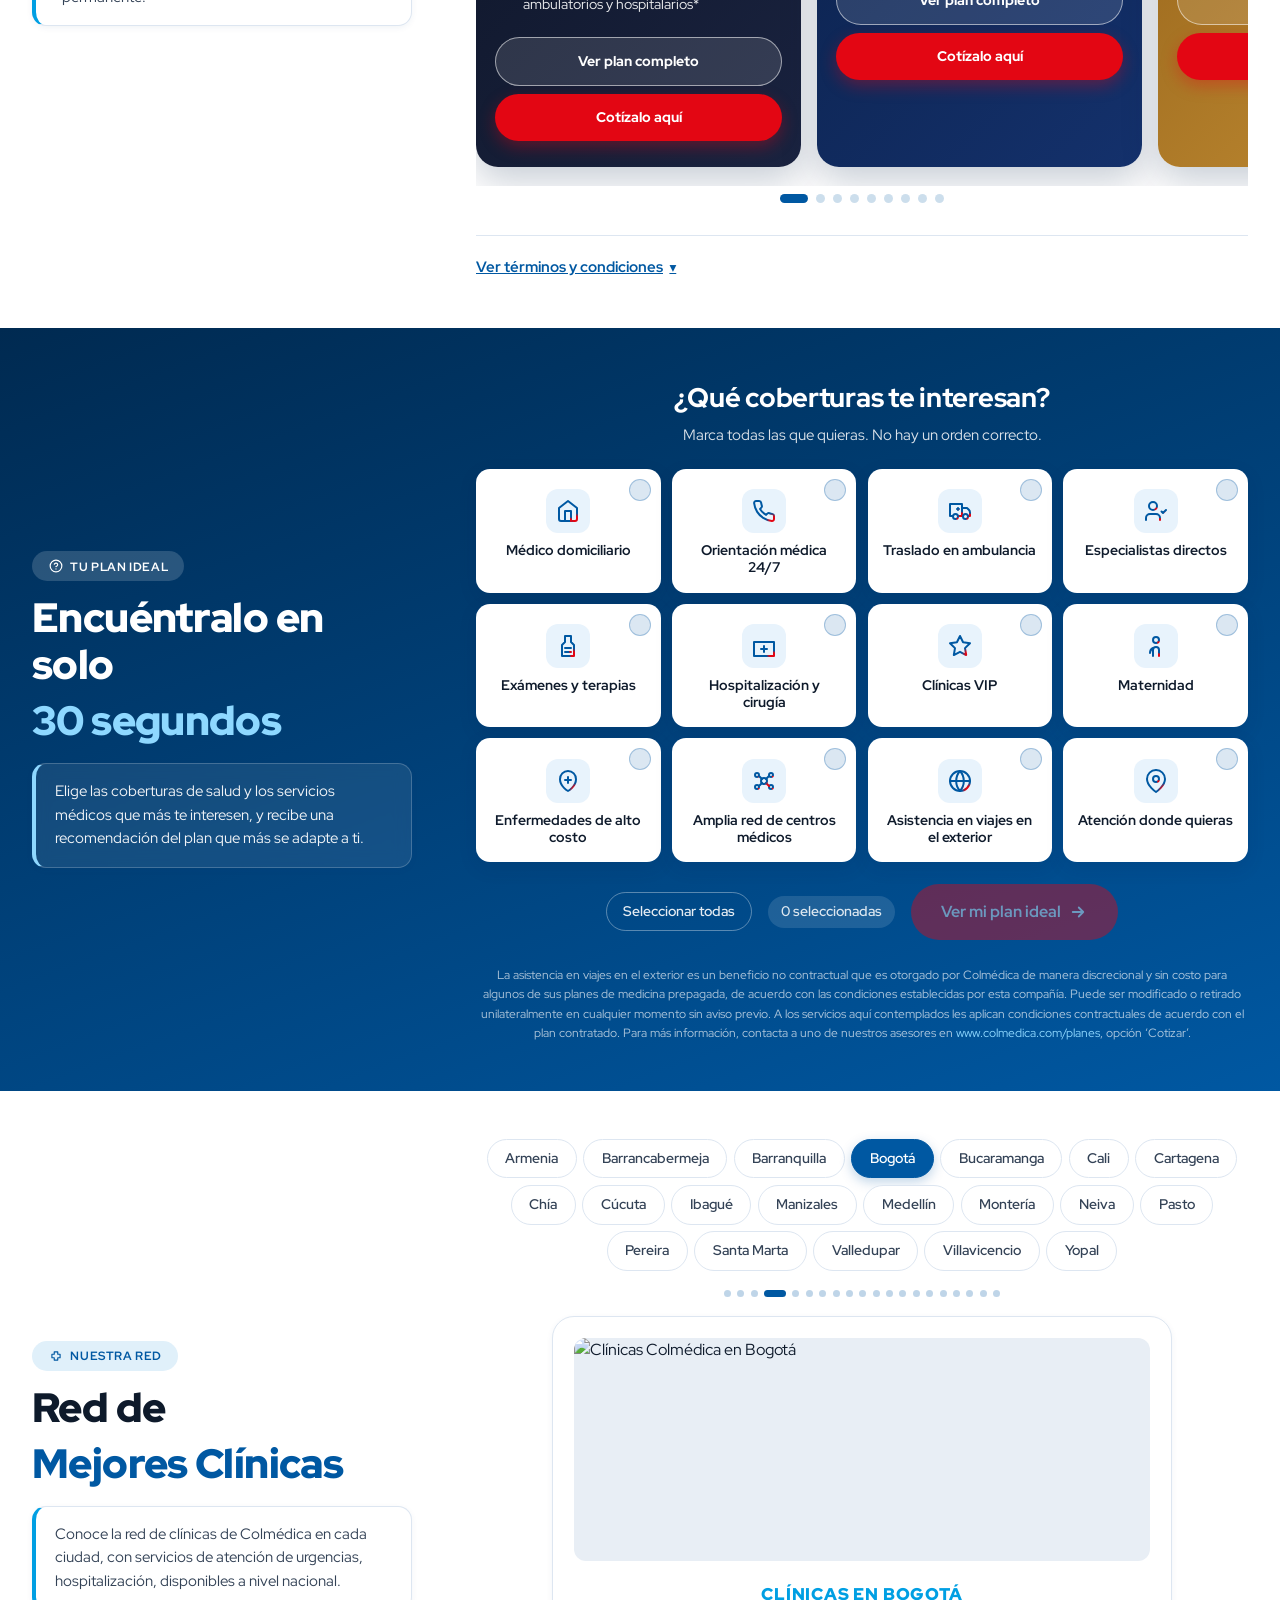
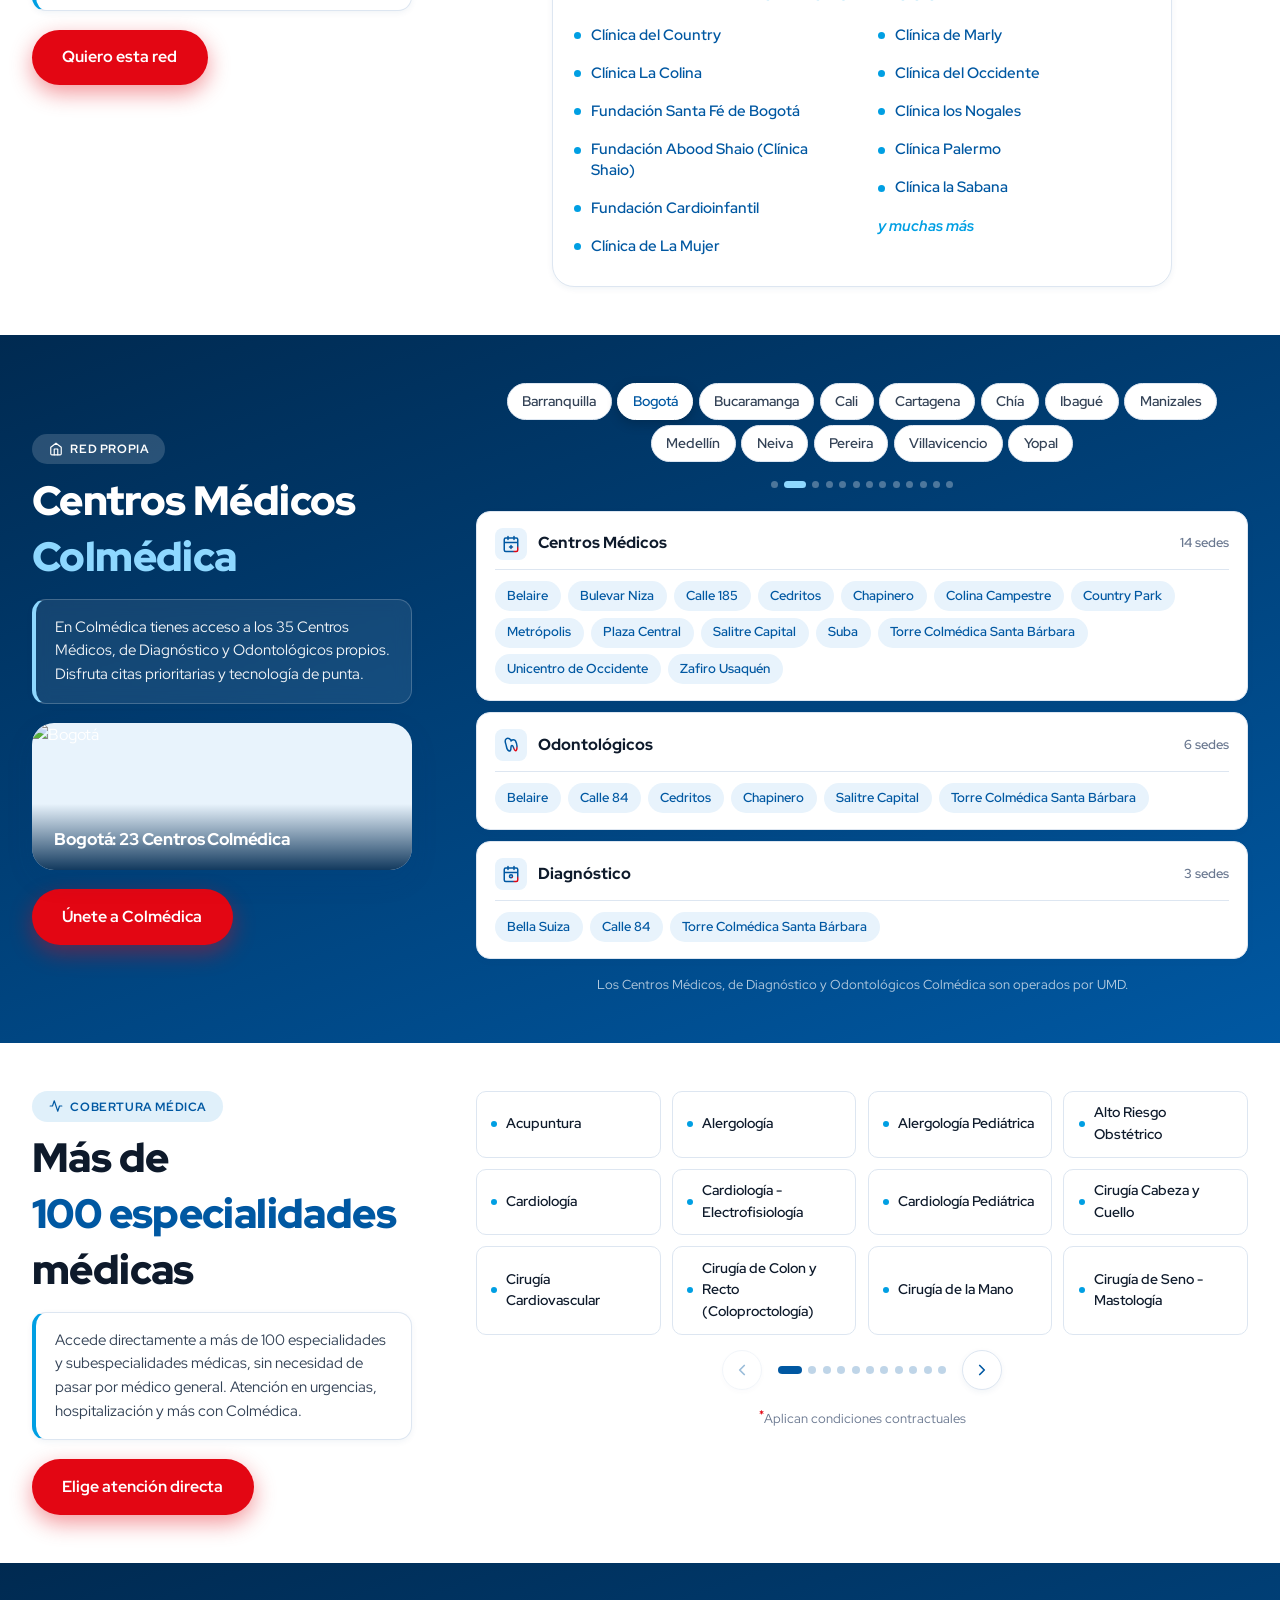
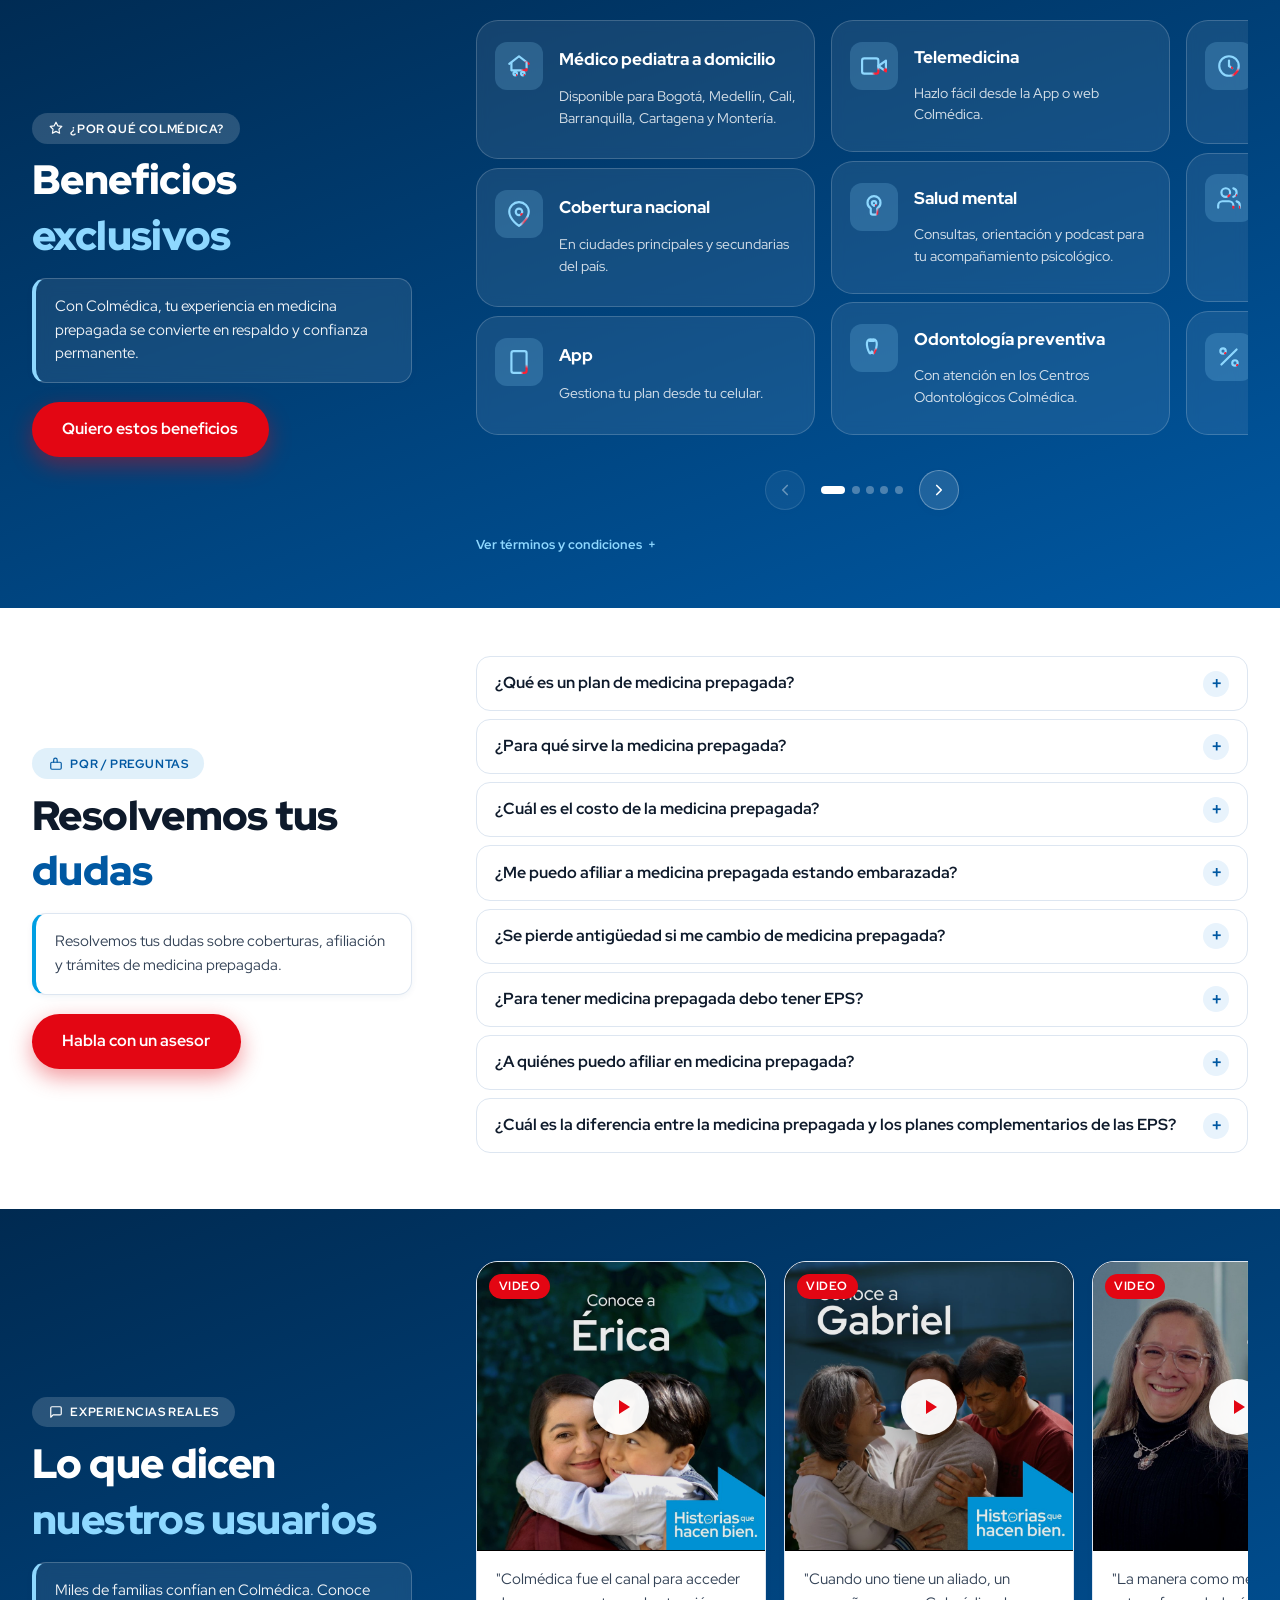
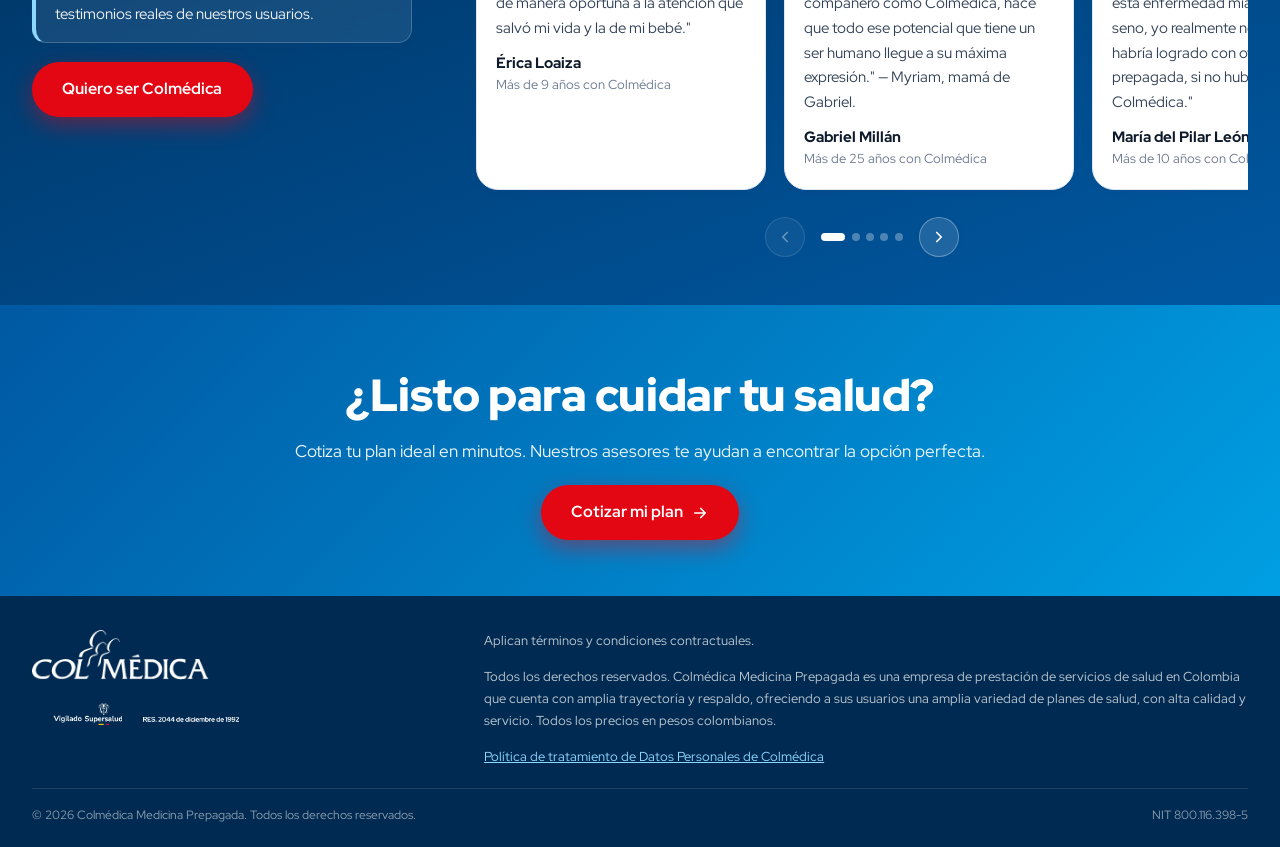
==== commit 47df9947: "Centros Medicos: usar fotos oficiales de Colmedica por ciudad (img-clinicas/{ciudad}.png) y ajustar " ====
--- a/index.html
+++ b/index.html
@@ -1044,11 +1044,8 @@
   .centros-photo {
     position: relative; border-radius: var(--radius-lg); overflow: hidden;
     box-shadow: var(--shadow-md); background: var(--blue-soft);
-    aspect-ratio: 16 / 10;   /* en col-aside (más estrecho) — relación cómoda */
+    aspect-ratio: 49 / 19;   /* coincide con las fotos oficiales (490×190) — sin recorte */
     width: 100%;
-  }
-  @media (max-width: 768px) {
-    .centros-photo { aspect-ratio: 21 / 9; }   /* más horizontal en móvil */
   }
   /* ============================================================
      ⬇⬇⬇  TOGGLE FOTOS DE CENTROS MÉDICOS  ⬇⬇⬇
@@ -3144,7 +3141,7 @@
     <!-- 🟦 INICIO BLOQUE DE FOTO — col-aside, entre la descripción y el botón.
          Toggle: ver clase centros--hide-photos en <section>. -->
     <div class="centros-photo" id="centrosPhoto">
-      <img id="centrosImg" src="https://images.unsplash.com/photo-1519750157634-b6d493a0f77c?w=900&q=80" alt="Bogotá">
+      <img id="centrosImg" src="https://www.colmedica.com/paginas/landings/planes/images/img-clinicas/bogota.png" alt="Bogotá">
       <div class="centros-photo-overlay">
         <h3 class="centros-photo-line">
           <span id="centrosCity">Bogotá</span>: <span id="centrosCount">14</span> Centros Colmédica
@@ -4188,7 +4185,10 @@
   function renderCentros(city) {
     const d = CENTROS[city];
     if (!d) return;
-    document.getElementById('centrosImg').src = d.img;
+    document.getElementById('centrosImg').src =
+      (typeof CLINIC_PHOTO_CITIES !== 'undefined' && CLINIC_PHOTO_CITIES.has(city))
+        ? (CLINIC_PHOTO_BASE + city + '.png')   // foto oficial Colmédica por ciudad
+        : d.img;
     document.getElementById('centrosImg').alt = d.nombre;
     document.getElementById('centrosCity').textContent = d.nombre;
     document.getElementById('centrosCount').textContent = d.cantidad;
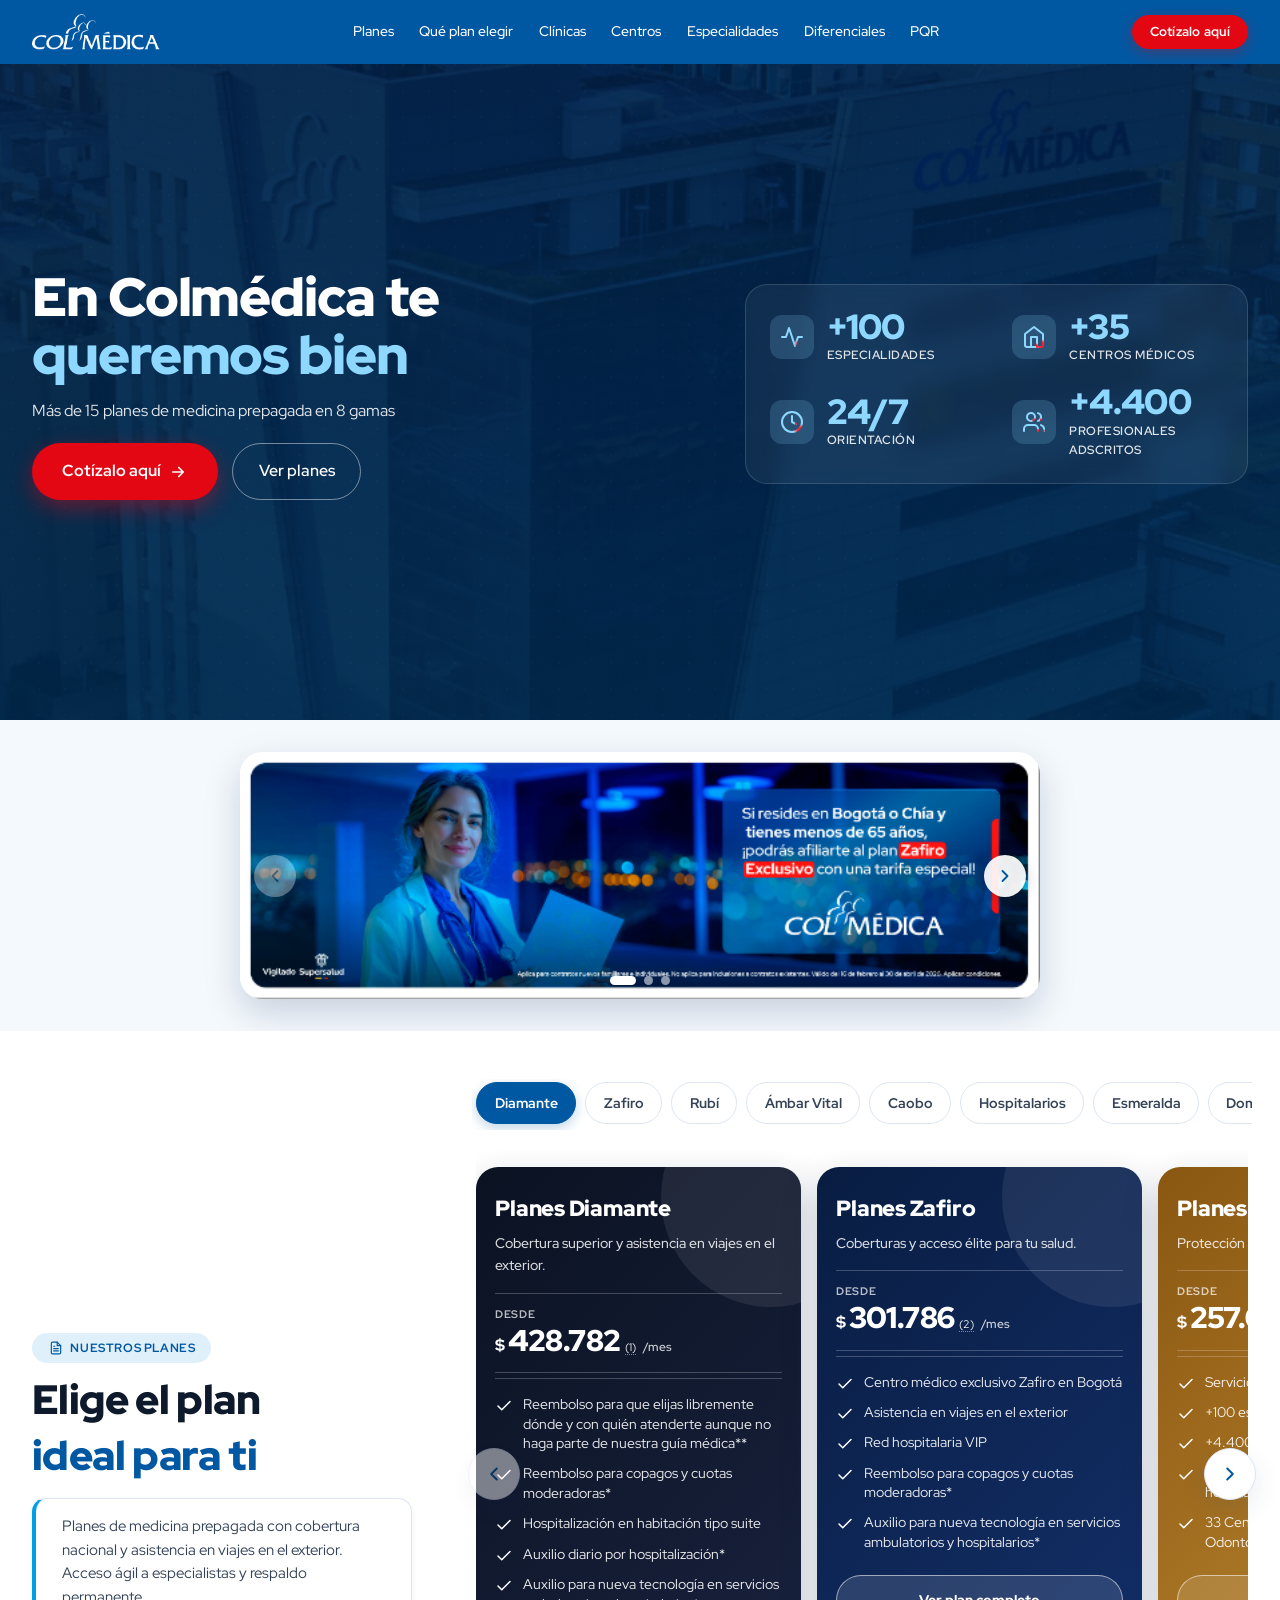
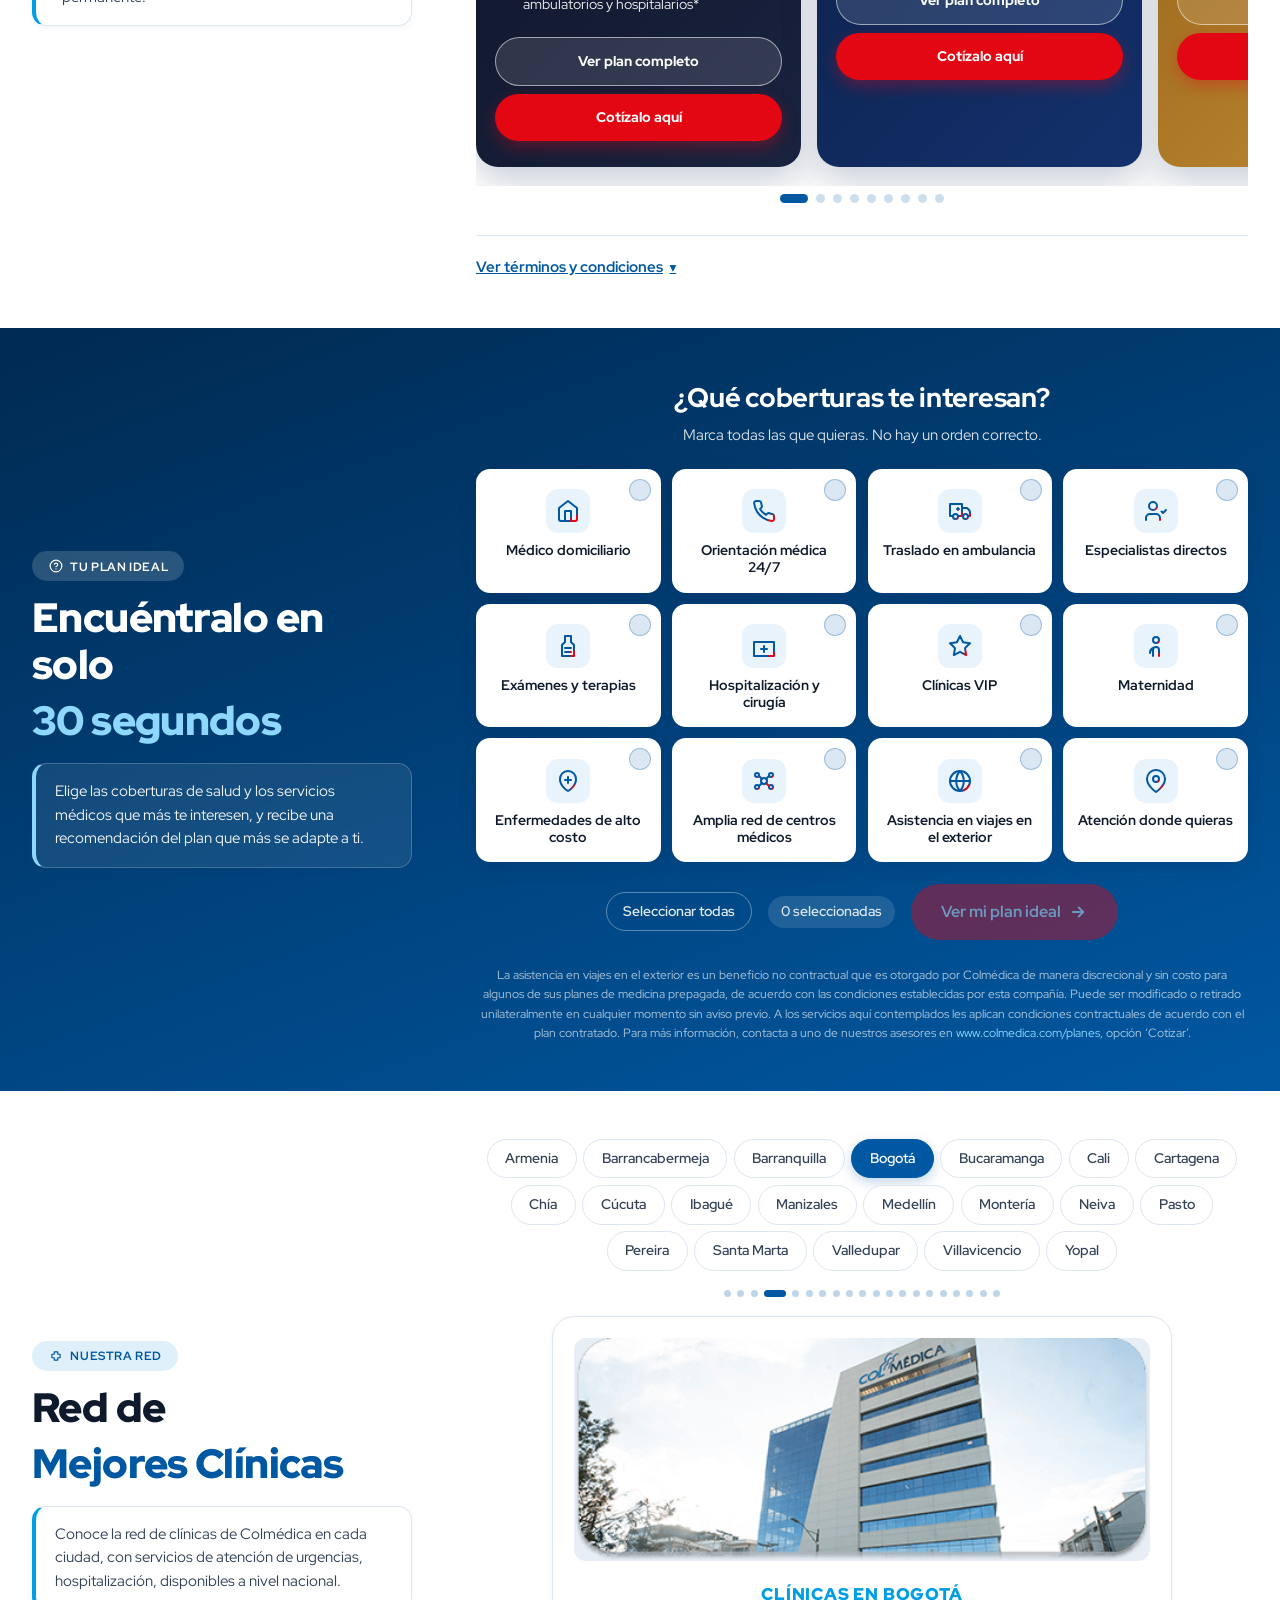
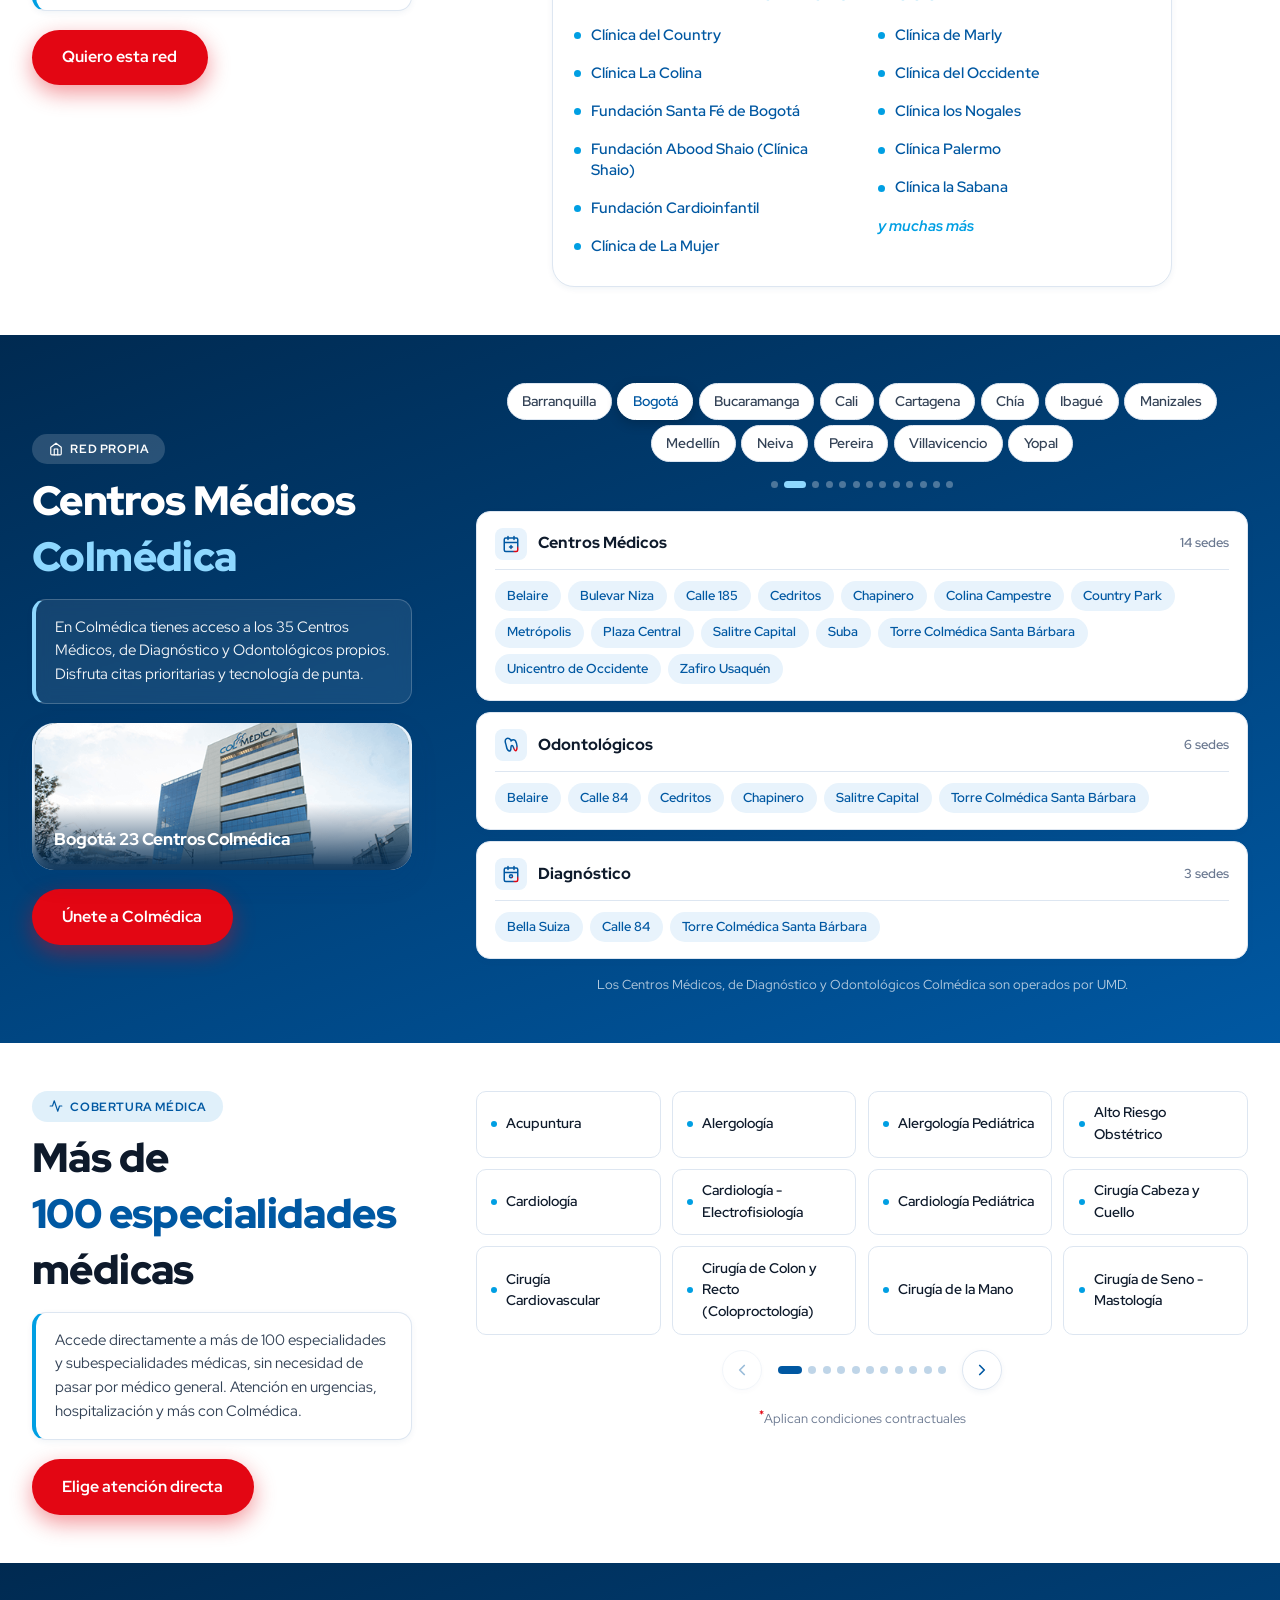
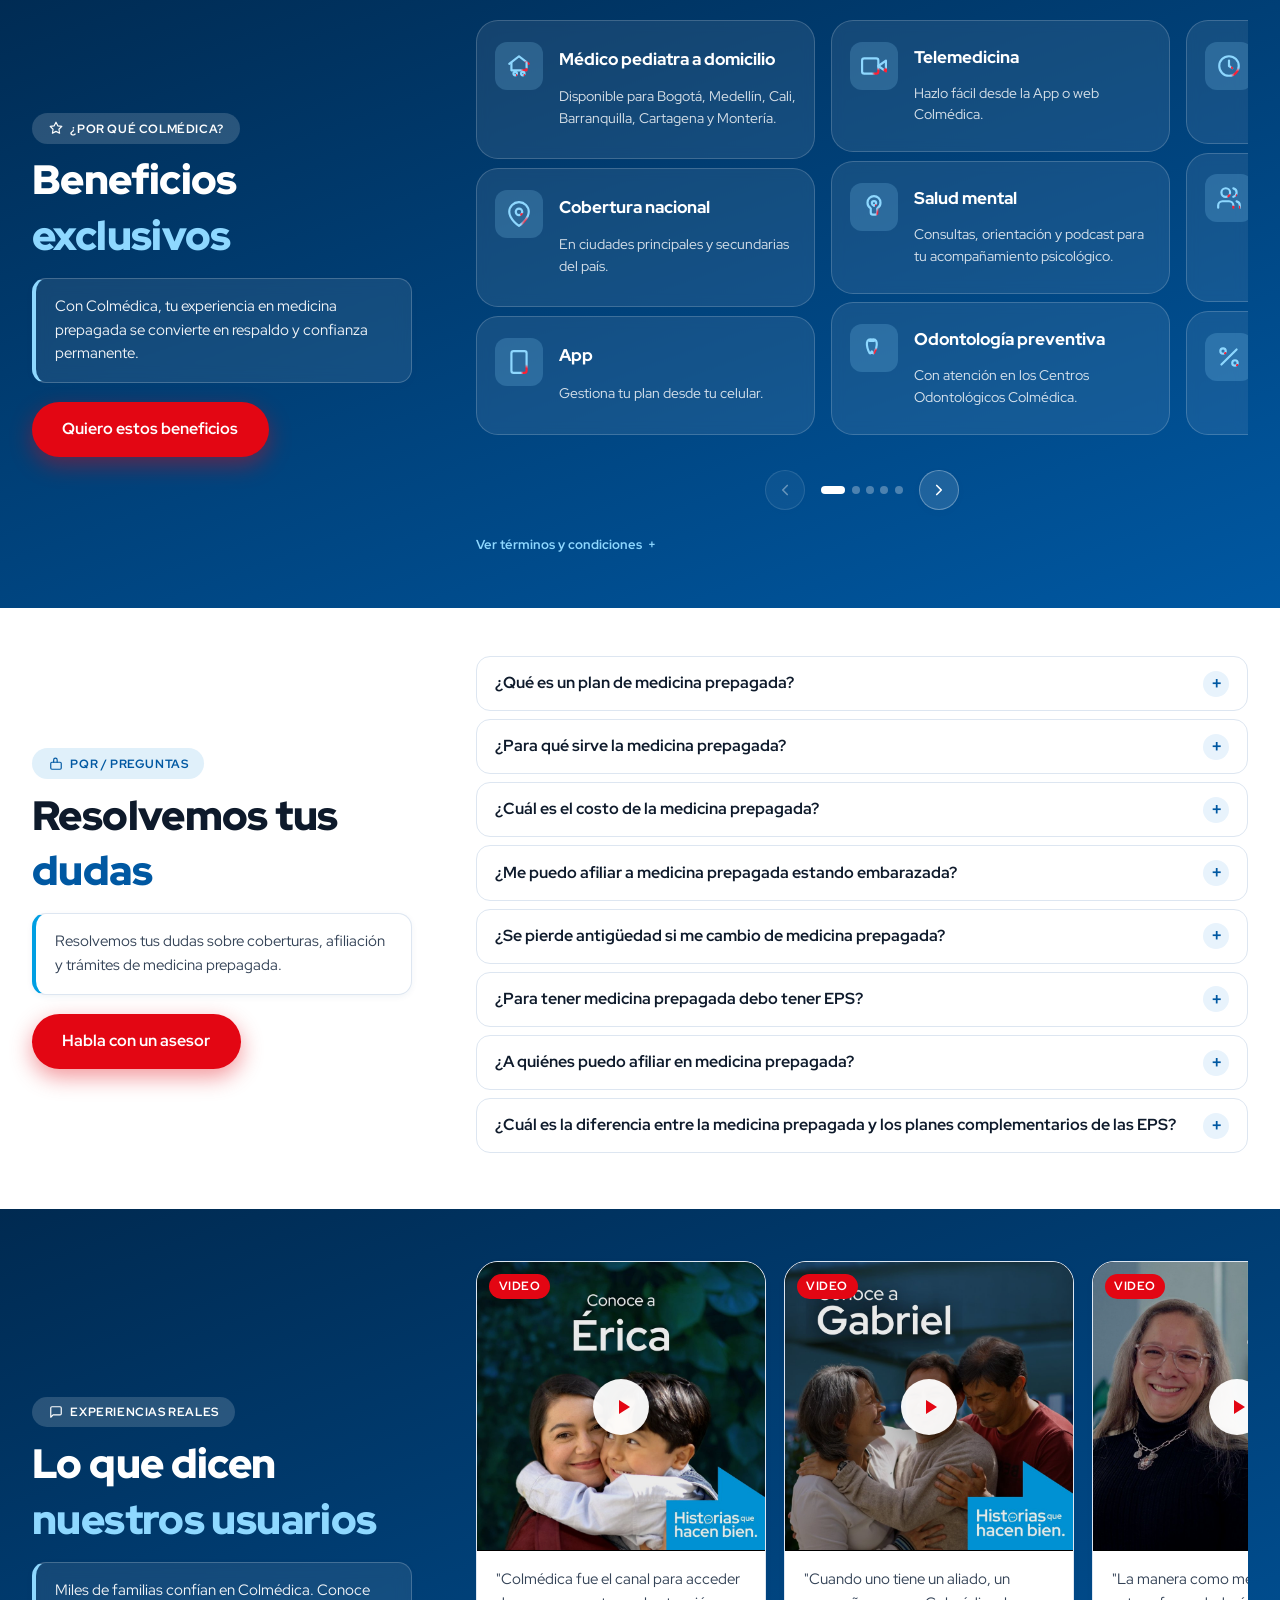
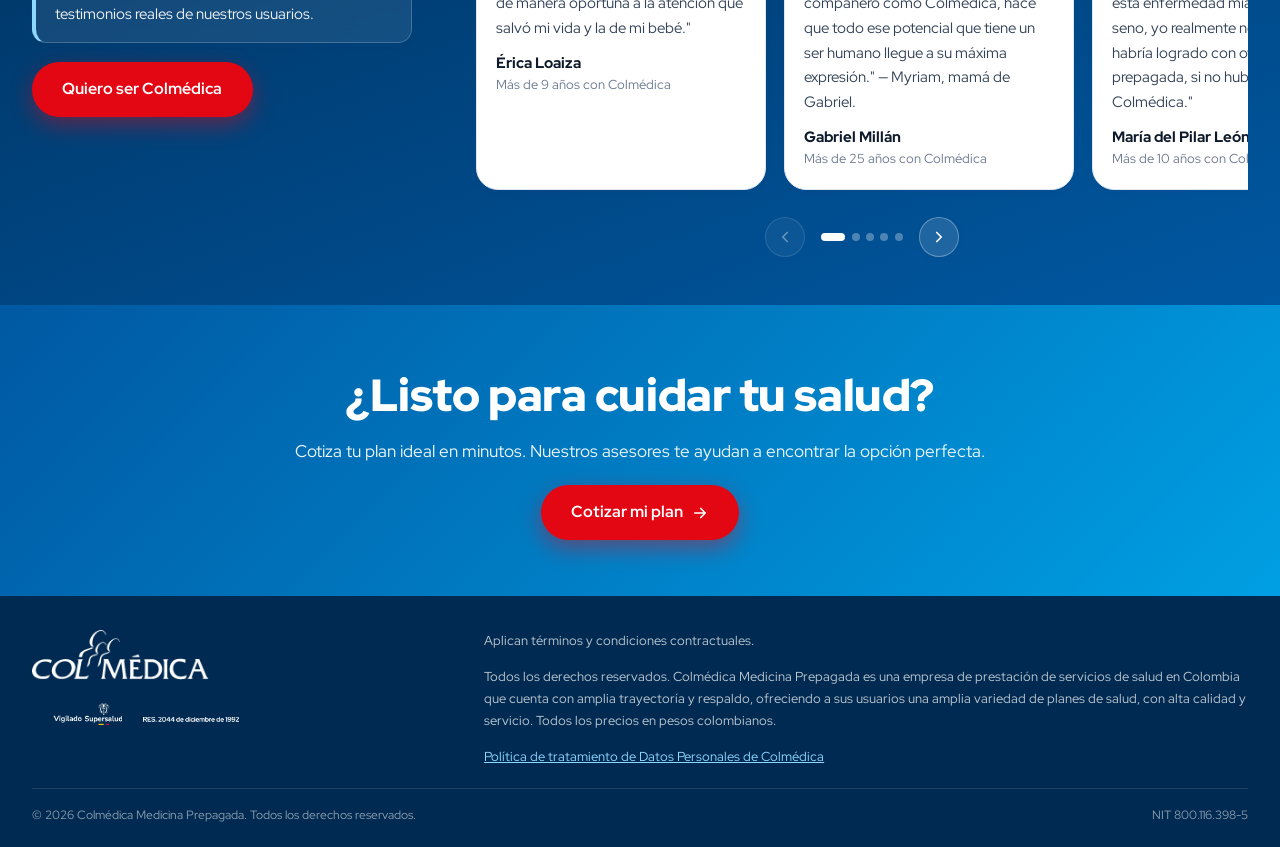
==== commit 88b7cbd7: "Imagenes locales: descargar las 13 fotos de ciudad + generica a img-clinicas/ y apuntar el HTML a ru" ====
--- a/index.html
+++ b/index.html
@@ -3110,7 +3110,7 @@
     <!-- Card con listado de clínicas de la ciudad activa -->
     <div class="clinicas-card">
       <div class="clinicas-photo">
-        <img id="clinicasImg" src="https://www.colmedica.com/paginas/landings/planes/images/img-clinicas/bogota.png" alt="Clínicas Colmédica en Bogotá" decoding="async">
+        <img id="clinicasImg" src="img-clinicas/bogota.png" alt="Clínicas Colmédica en Bogotá" decoding="async">
       </div>
       <h4 id="clinicasCityTitle">Clínicas en Bogotá</h4>
       <ul class="clinicas-list-items" id="clinicasList"></ul>
@@ -3141,7 +3141,7 @@
     <!-- 🟦 INICIO BLOQUE DE FOTO — col-aside, entre la descripción y el botón.
          Toggle: ver clase centros--hide-photos en <section>. -->
     <div class="centros-photo" id="centrosPhoto">
-      <img id="centrosImg" src="https://www.colmedica.com/paginas/landings/planes/images/img-clinicas/bogota.png" alt="Bogotá">
+      <img id="centrosImg" src="img-clinicas/bogota.png" alt="Bogotá">
       <div class="centros-photo-overlay">
         <h3 class="centros-photo-line">
           <span id="centrosCity">Bogotá</span>: <span id="centrosCount">14</span> Centros Colmédica
@@ -3849,8 +3849,10 @@
   };
   // Fotos oficiales de clínicas por ciudad (Colmédica). Solo existen para estas ciudades;
   // para las demás se oculta la foto (no se muestra una imagen genérica/incorrecta).
-  const CLINIC_PHOTO_BASE = 'https://www.colmedica.com/paginas/landings/planes/images/img-clinicas/';
+  const CLINIC_PHOTO_BASE = 'img-clinicas/';
   const CLINIC_PHOTO_CITIES = new Set(['barranquilla','bogota','bucaramanga','cali','cartagena','chia','ibague','manizales','medellin','neiva','pereira','villavicencio','yopal']);
+  // Imagen genérica de clínica para las ciudades sin foto oficial (local)
+  const CLINIC_PHOTO_GENERIC = 'img-clinicas/generica.jpg';
   function renderClinicas(city) {
     const items = CLINICAS[city] || [];
     const list = document.getElementById('clinicasList');
@@ -3862,10 +3864,11 @@
       if (CLINIC_PHOTO_CITIES.has(city)) {
         cimg.src = CLINIC_PHOTO_BASE + city + '.png';
         cimg.alt = 'Clínicas Colmédica en ' + (CITY_LABELS[city] || city);
-        cimg.parentElement.style.display = '';
       } else {
-        cimg.parentElement.style.display = 'none';
+        cimg.src = CLINIC_PHOTO_GENERIC;
+        cimg.alt = 'Red de clínicas Colmédica';
       }
+      cimg.parentElement.style.display = '';
     }
 
     // Mostramos TODAS las clínicas + un ítem final "y muchas más"
@@ -4082,15 +4085,11 @@
   }
 
   // ===== Centros Médicos
-  // ── Imágenes demo de centros médicos — mismo tamaño (800x500) y temática coherente
-  const DEMO_IMG = (seed) =>
-    `https://images.unsplash.com/${seed}?w=800&h=500&fit=crop&crop=entropy&q=80&auto=format`;
 
   // Datos de centros por ciudad — orden alfabético, cantidades igual al sitio original
   const CENTROS = {
     barranquilla: {
       nombre: 'Barranquilla', cantidad: 2, desc: 'Atención en la costa atlántica',
-      img: DEMO_IMG('photo-1516549655169-df83a0774514'),
       medicos: ['Centro Médico Colmédica Barranquilla'],
       odontologicos: ['Centro Odontológico Colmédica Barranquilla'],
       diagnostico: []
@@ -4098,84 +4097,72 @@
     bogota: {
       nombre: 'Bogotá', cantidad: 23,
       desc: 'Red completa: médicos, odontológicos y diagnóstico',
-      img: DEMO_IMG('photo-1519494026892-80bbd2d6fd0d'),
       medicos: ['Belaire','Bulevar Niza','Calle 185','Cedritos','Chapinero','Colina Campestre','Country Park','Metrópolis','Plaza Central','Salitre Capital','Suba','Torre Colmédica Santa Bárbara','Unicentro de Occidente','Zafiro Usaquén'],
       odontologicos: ['Belaire','Calle 84','Cedritos','Chapinero','Salitre Capital','Torre Colmédica Santa Bárbara'],
       diagnostico: ['Bella Suiza','Calle 84','Torre Colmédica Santa Bárbara']
     },
     bucaramanga: {
       nombre: 'Bucaramanga', cantidad: 2, desc: 'Servicios en Santander',
-      img: DEMO_IMG('photo-1587351021355-a479a299d2f9'),
       medicos: ['Centro Médico Colmédica Bucaramanga'],
       odontologicos: ['Centro Odontológico Colmédica Bucaramanga'],
       diagnostico: []
     },
     cali: {
       nombre: 'Cali', cantidad: 3, desc: 'Servicios médicos en el Valle del Cauca',
-      img: DEMO_IMG('photo-1504813184591-01572f98c85f'),
       medicos: ['Centro Médico Colmédica Cali Norte','Centro Médico Colmédica Cali Sur'],
       odontologicos: ['Centro Odontológico Colmédica Cali'],
       diagnostico: []
     },
     cartagena: {
       nombre: 'Cartagena', cantidad: 2, desc: 'Atención en la ciudad heroica',
-      img: DEMO_IMG('photo-1586773860418-d37222d8fce3'),
       medicos: ['Centro Médico Colmédica Cartagena'],
       odontologicos: ['Centro Odontológico Colmédica Cartagena'],
       diagnostico: []
     },
     chia: {
       nombre: 'Chía', cantidad: 2, desc: 'Centro médico en Cundinamarca',
-      img: DEMO_IMG('photo-1579684385127-1ef15d508118'),
       medicos: ['Centro Médico Colmédica Chía'],
       odontologicos: ['Centro Odontológico Colmédica Chía'],
       diagnostico: []
     },
     ibague: {
       nombre: 'Ibagué', cantidad: 1, desc: 'Capital musical con atención Colmédica',
-      img: DEMO_IMG('photo-1551076805-e1869033e561'),
       medicos: ['Centro Médico Colmédica Ibagué'],
       odontologicos: [],
       diagnostico: []
     },
     manizales: {
       nombre: 'Manizales', cantidad: 1, desc: 'Atención en el eje cafetero',
-      img: DEMO_IMG('photo-1504439468489-c8920d796a29'),
       medicos: ['Centro Médico Colmédica Manizales'],
       odontologicos: [],
       diagnostico: []
     },
     medellin: {
       nombre: 'Medellín', cantidad: 3, desc: 'Atención integral en el Valle de Aburrá',
-      img: DEMO_IMG('photo-1538108149393-fbbd81895907'),
       medicos: ['Centro Médico Colmédica El Poblado','Centro Médico Colmédica Laureles'],
       odontologicos: ['Centro Odontológico Colmédica Medellín'],
       diagnostico: []
     },
     neiva: {
       nombre: 'Neiva', cantidad: 1, desc: 'Servicios en el Huila',
-      img: DEMO_IMG('photo-1542884748-2b87b36c6b90'),
       medicos: ['Centro Médico Colmédica Neiva'],
       odontologicos: [],
       diagnostico: []
     },
     pereira: {
       nombre: 'Pereira', cantidad: 1, desc: 'Atención en el eje cafetero',
-      img: DEMO_IMG('photo-1519494080410-f9aa76cb4283'),
       medicos: ['Centro Médico Colmédica Pereira'],
       odontologicos: [],
       diagnostico: []
     },
     villavicencio: {
       nombre: 'Villavicencio', cantidad: 2, desc: 'Servicios médicos en los Llanos',
-      img: DEMO_IMG('photo-1504439904031-93ded9f93e4e'),
       medicos: ['Centro Médico Colmédica Villavicencio'],
       odontologicos: ['Centro Odontológico Colmédica Villavicencio'],
       diagnostico: []
     },
     yopal: {
       nombre: 'Yopal', cantidad: 1, desc: 'Centro médico en Casanare',
-      img: DEMO_IMG('photo-1551836022-d5d88e9218df'),
       medicos: ['Centro Médico Colmédica Yopal'],
       odontologicos: [],
       diagnostico: []
@@ -4185,10 +4172,7 @@
   function renderCentros(city) {
     const d = CENTROS[city];
     if (!d) return;
-    document.getElementById('centrosImg').src =
-      (typeof CLINIC_PHOTO_CITIES !== 'undefined' && CLINIC_PHOTO_CITIES.has(city))
-        ? (CLINIC_PHOTO_BASE + city + '.png')   // foto oficial Colmédica por ciudad
-        : d.img;
+    document.getElementById('centrosImg').src = CLINIC_PHOTO_BASE + city + '.png';   // foto local por ciudad
     document.getElementById('centrosImg').alt = d.nombre;
     document.getElementById('centrosCity').textContent = d.nombre;
     document.getElementById('centrosCount').textContent = d.cantidad;
